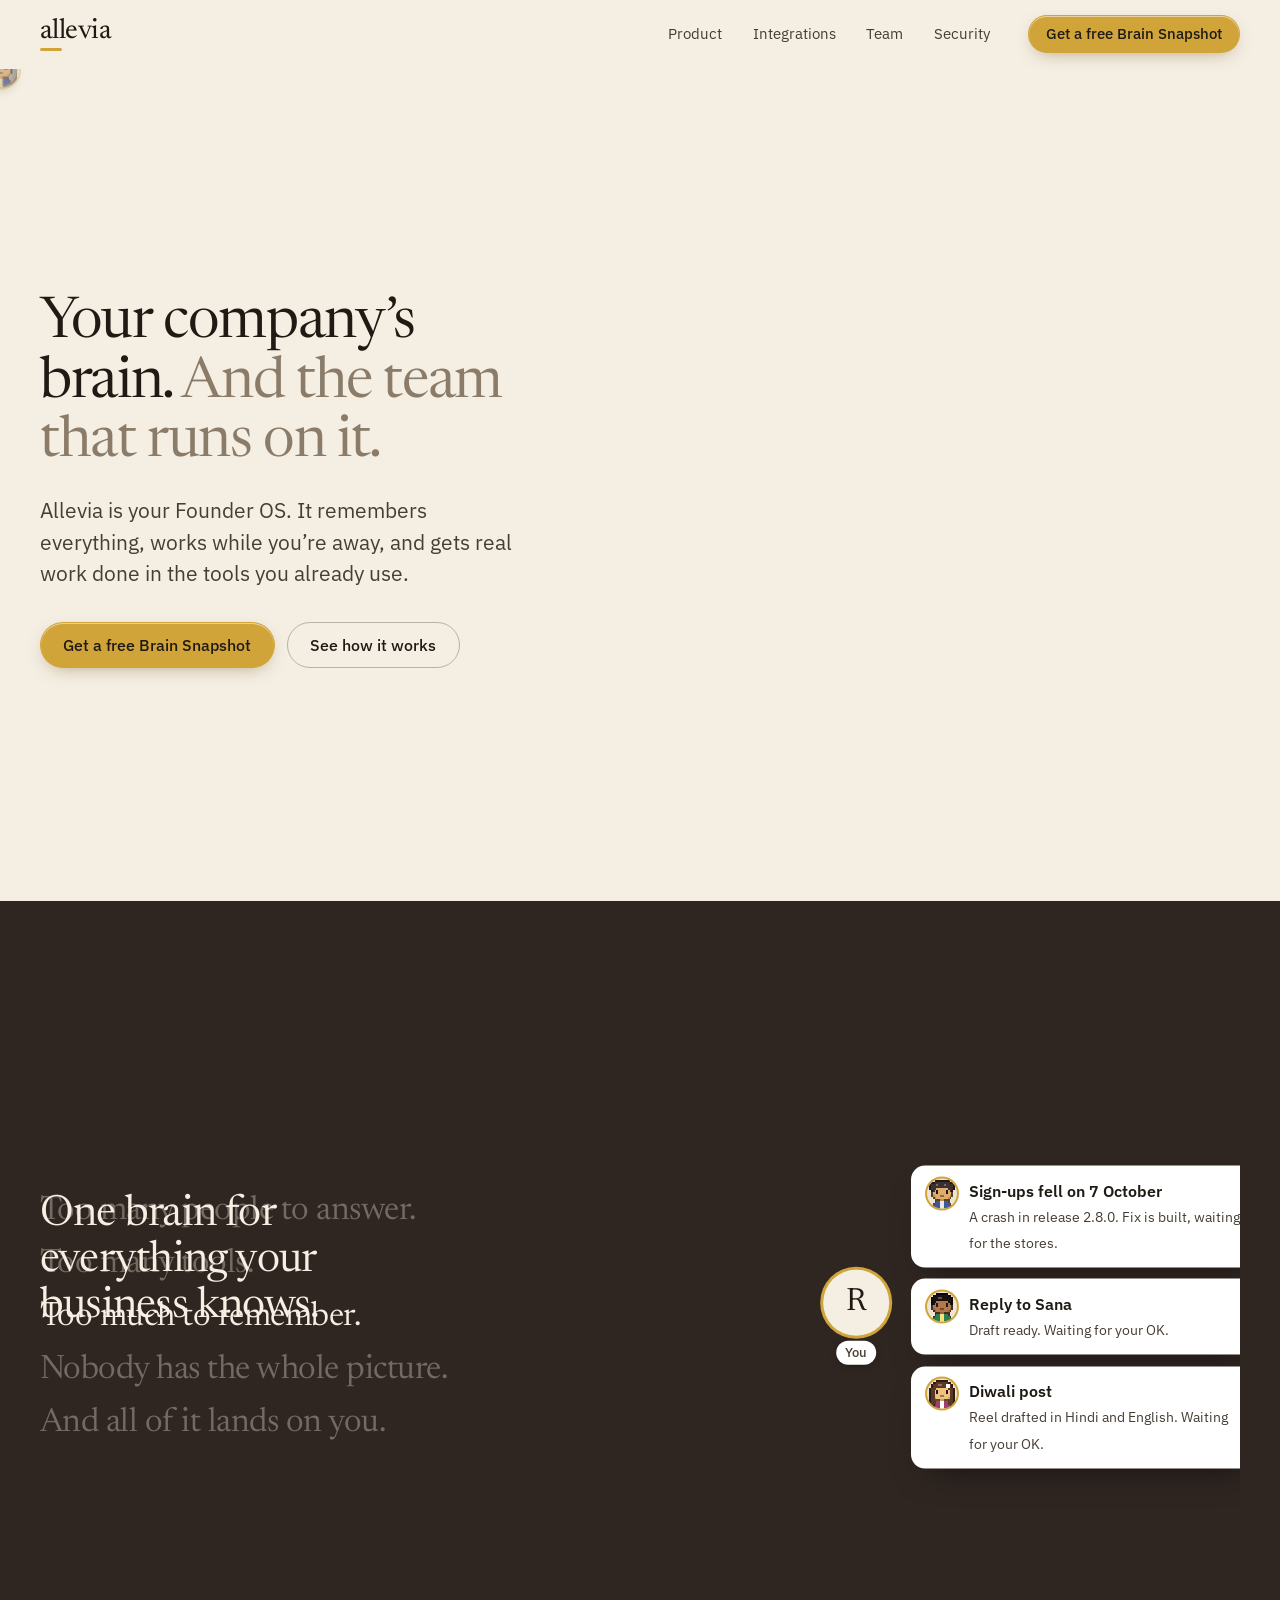
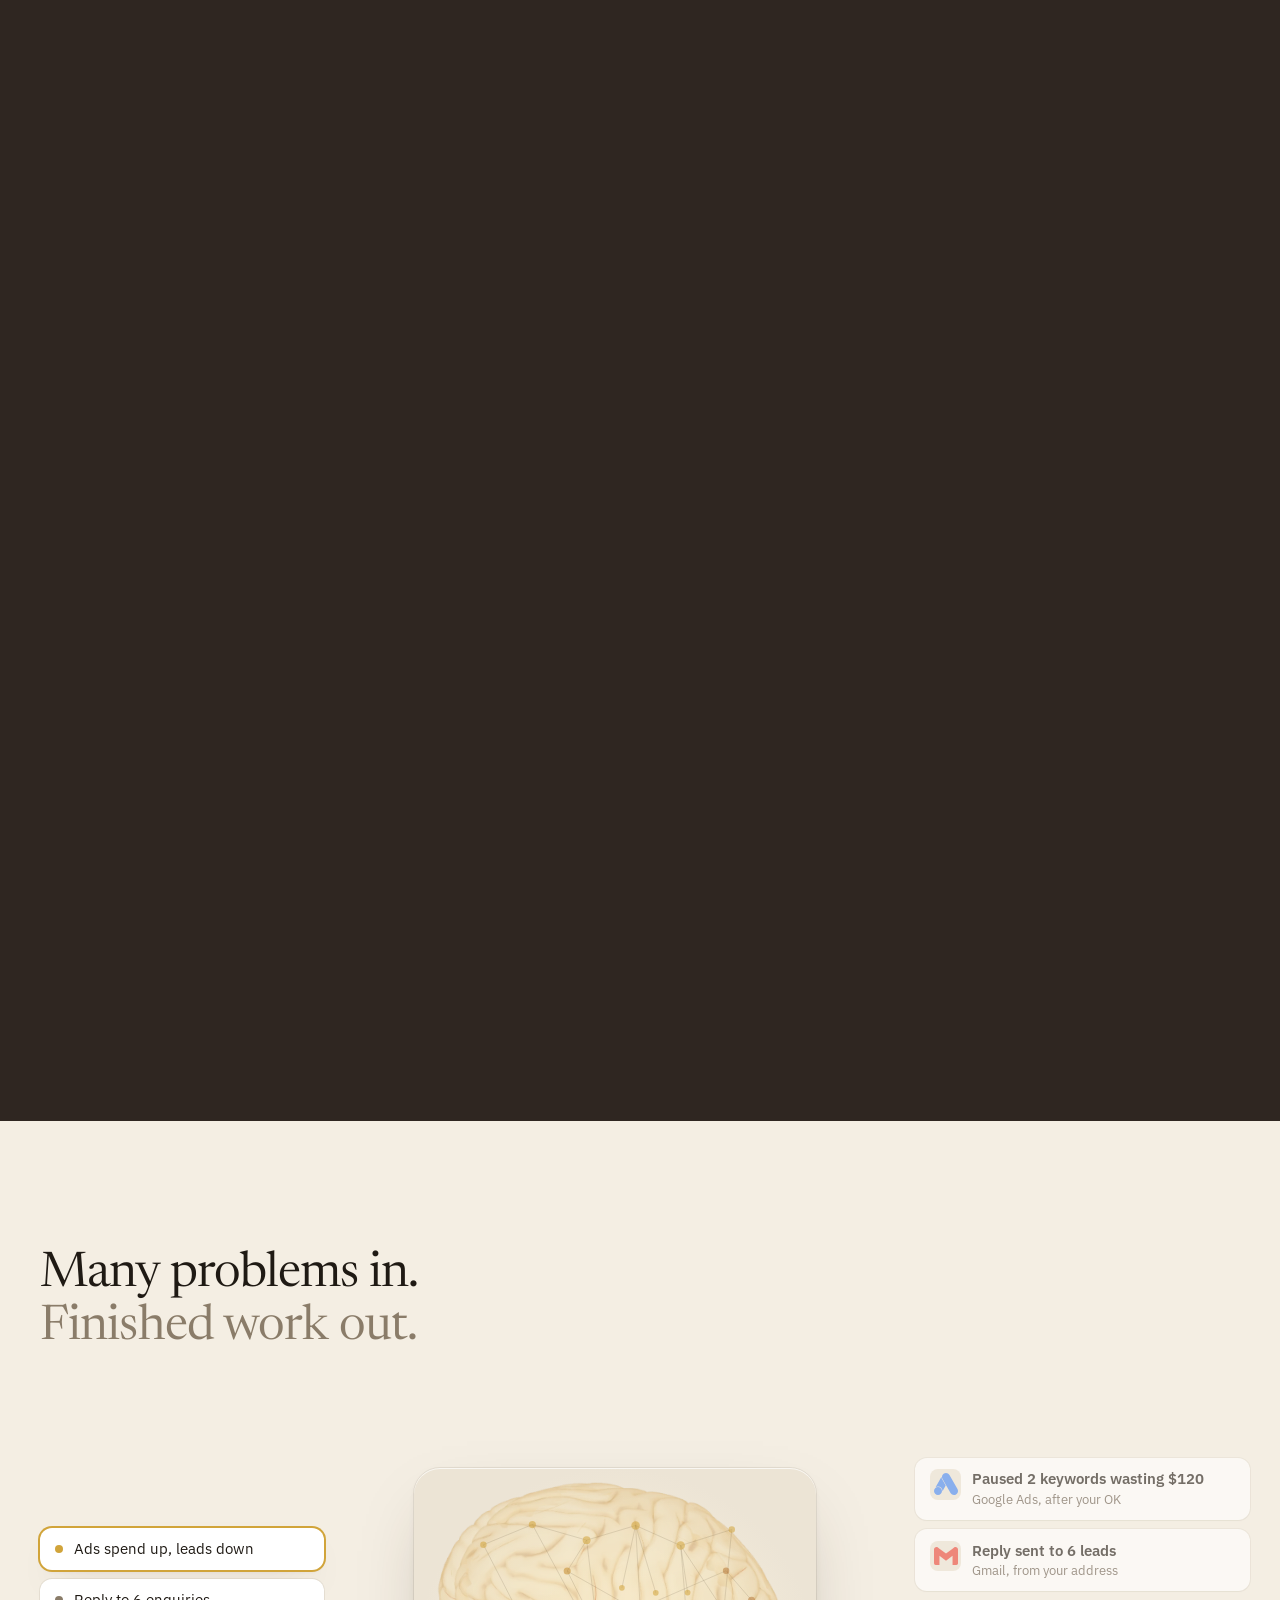
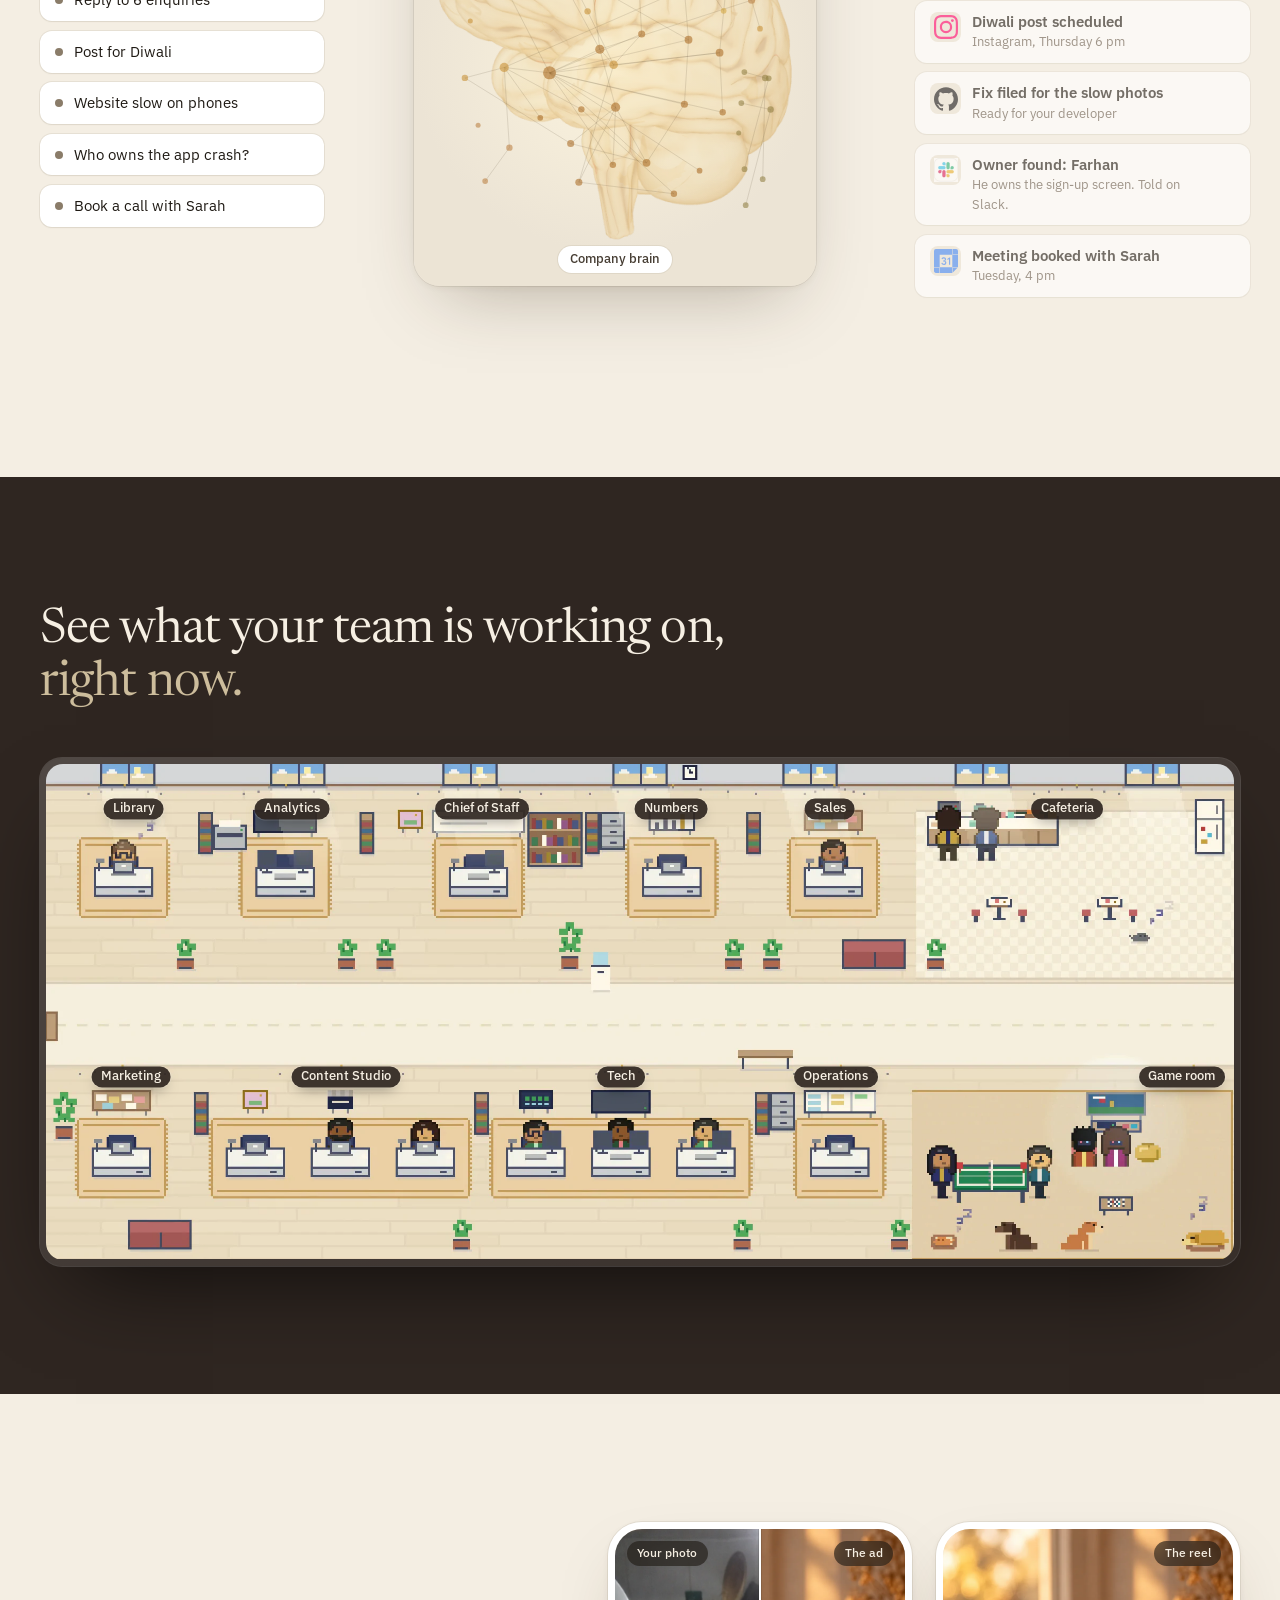
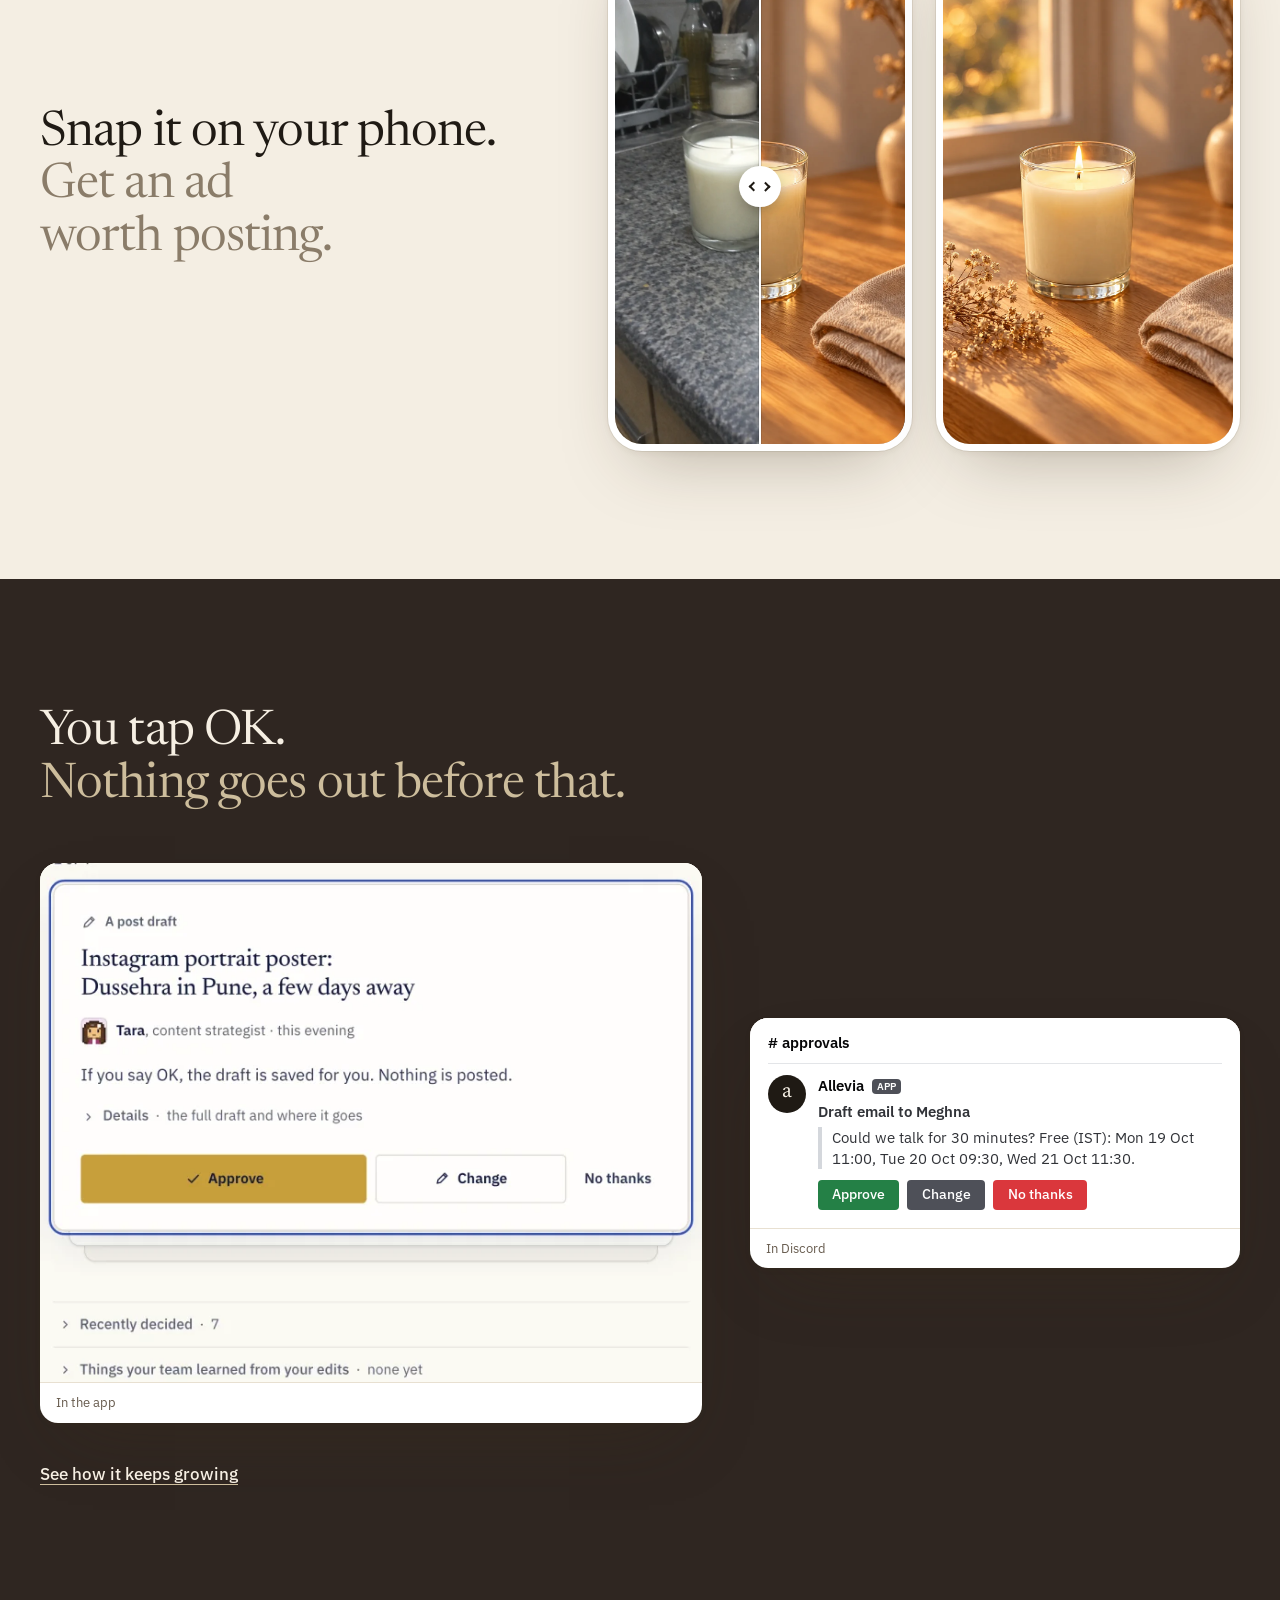
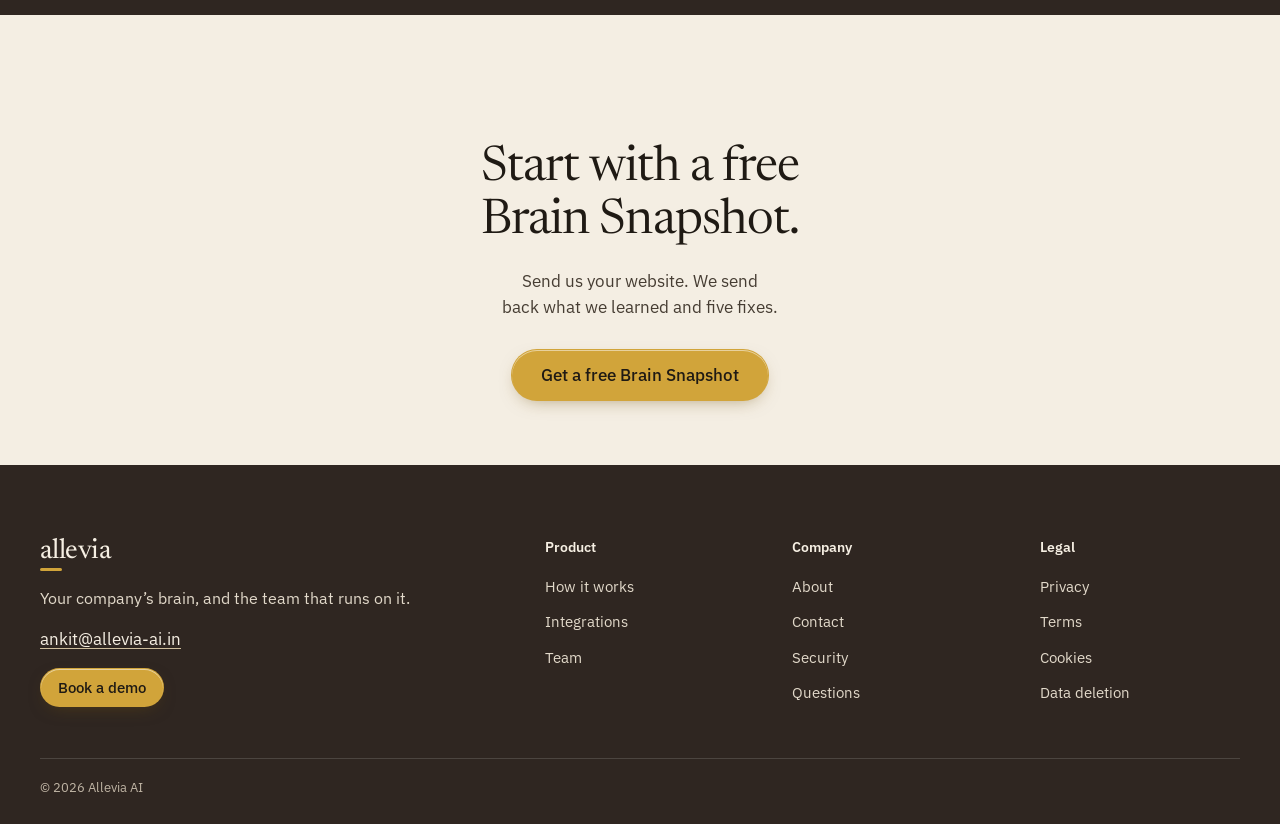
==== a/index.html @ a877786f "Allevia website: home, product, integrations, team, security, questions, contact, about and the lega" ====
<!doctype html>
<html lang="en">
<head>
  <meta charset="utf-8">
  <meta name="viewport" content="width=device-width, initial-scale=1">
  <meta name="robots" content="noindex">
  <title>Allevia: your company’s brain and the team that runs on it</title>
  <meta name="description" content="Allevia is your Founder OS. It remembers everything, works while you’re away, and gets real work done in the tools you already use.">
  <link rel="icon" href="../favicon.svg" type="image/svg+xml">
  <script type="module" crossorigin src="../assets/a-GqNLxqRu.js"></script>
  <link rel="modulepreload" crossorigin href="../assets/preload-helper-DRyZ11bN.js">
  <link rel="modulepreload" crossorigin href="../assets/home-client-_HAlEpyp.js">
  <link rel="stylesheet" crossorigin href="../assets/preload-helper-CpO5kDHT.css">
  <link rel="stylesheet" crossorigin href="../assets/home-client-DAwflq6N.css">
  <link rel="stylesheet" crossorigin href="../assets/a-D7O67yxi.css">
</head>
<body class="proto-a">
  <a class="skip" href="#main">Skip to content</a>
<header class="nav" data-nav>
  <div class="wrap nav__in">
    <a class="brand" href="../a/" aria-label="Allevia, home">allevia</a>
    <nav class="nav__links" id="site-nav" aria-label="Main"><a href="../product/">Product</a><a href="../integrations/">Integrations</a><a href="../team/">Team</a><a href="../security/">Security</a></nav>
    <a class="btn btn-gold btn-sm nav__cta" href="../contact/#snapshot">Get a free Brain Snapshot</a>
    <button class="nav__menu" type="button" aria-expanded="false" aria-controls="site-nav" aria-label="Menu" data-nav-menu><svg width="18" height="18" viewBox="0 0 18 18" fill="none" stroke="currentColor" stroke-width="1.6" stroke-linecap="round" aria-hidden="true"><path d="M3 5.5h12M3 9h12M3 12.5h12"/></svg></button>
  </div>
</header>
  <main id="main">
    <section class="hero" data-hero aria-labelledby="hero-h">
  <div class="hero__stage" data-stage aria-hidden="true">
    <div class="hero__glow" data-glow></div>
    <div class="hero__floor" data-floor></div>
    <img class="hero__still" data-still src="../assets/brain-still-900-Dd5kA89y.webp" srcset="../assets/brain-still-480-C7xgGU3P.webp 480w, ../assets/brain-still-900-Dd5kA89y.webp 900w" sizes="380px" width="900" height="900" alt="" decoding="async" fetchpriority="high">
    <canvas class="hero__canvas" data-canvas></canvas>
    <div class="hero__chips" data-chips><span class="orb-chip orb-chip--agent" data-chip data-kind="agent" data-id="chief-of-staff" data-orbit="0" data-i="0"><span class="orb-chip__face"><svg xmlns="http://www.w3.org/2000/svg" viewBox="0 0 16 16" shape-rendering="crispEdges" aria-hidden="true"><rect x="5" y="1" width="6" height="1" fill="#0e0e18"/><rect x="3" y="2" width="2" height="1" fill="#0e0e18"/><rect x="5" y="2" width="6" height="1" fill="#1B1B2F"/><rect x="11" y="2" width="2" height="1" fill="#0e0e18"/><rect x="2" y="3" width="1" height="1" fill="#0e0e18"/><rect x="3" y="3" width="3" height="1" fill="#1B1B2F"/><rect x="6" y="3" width="2" height="1" fill="#5b5b69"/><rect x="8" y="3" width="5" height="1" fill="#1B1B2F"/><rect x="13" y="3" width="1" height="1" fill="#0e0e18"/><rect x="2" y="4" width="1" height="1" fill="#0e0e18"/><rect x="3" y="4" width="10" height="1" fill="#1B1B2F"/><rect x="13" y="4" width="1" height="1" fill="#0e0e18"/><rect x="1" y="5" width="1" height="1" fill="#0e0e18"/><rect x="2" y="5" width="3" height="1" fill="#1B1B2F"/><rect x="5" y="5" width="6" height="1" fill="#C68B59"/><rect x="11" y="5" width="3" height="1" fill="#1B1B2F"/><rect x="14" y="5" width="1" height="1" fill="#0e0e18"/><rect x="1" y="6" width="1" height="1" fill="#0e0e18"/><rect x="2" y="6" width="2" height="1" fill="#1B1B2F"/><rect x="4" y="6" width="1" height="1" fill="#C68B59"/><rect x="5" y="6" width="1" height="1" fill="#1B1830"/><rect x="6" y="6" width="4" height="1" fill="#C68B59"/><rect x="10" y="6" width="1" height="1" fill="#1B1830"/><rect x="11" y="6" width="1" height="1" fill="#C68B59"/><rect x="12" y="6" width="2" height="1" fill="#1B1B2F"/><rect x="14" y="6" width="1" height="1" fill="#0e0e18"/><rect x="1" y="7" width="1" height="1" fill="#0e0e18"/><rect x="2" y="7" width="2" height="1" fill="#1B1B2F"/><rect x="4" y="7" width="1" height="1" fill="#C68B59"/><rect x="5" y="7" width="1" height="1" fill="#1B1830"/><rect x="6" y="7" width="4" height="1" fill="#C68B59"/><rect x="10" y="7" width="1" height="1" fill="#1B1830"/><rect x="11" y="7" width="1" height="1" fill="#C68B59"/><rect x="12" y="7" width="2" height="1" fill="#1B1B2F"/><rect x="14" y="7" width="1" height="1" fill="#0e0e18"/><rect x="1" y="8" width="1" height="1" fill="#0e0e18"/><rect x="2" y="8" width="2" height="1" fill="#1B1B2F"/><rect x="4" y="8" width="8" height="1" fill="#C68B59"/><rect x="12" y="8" width="2" height="1" fill="#1B1B2F"/><rect x="14" y="8" width="1" height="1" fill="#0e0e18"/><rect x="1" y="9" width="1" height="1" fill="#0e0e18"/><rect x="2" y="9" width="2" height="1" fill="#1B1B2F"/><rect x="4" y="9" width="3" height="1" fill="#C68B59"/><rect x="7" y="9" width="2" height="1" fill="#7b5637"/><rect x="9" y="9" width="3" height="1" fill="#C68B59"/><rect x="12" y="9" width="2" height="1" fill="#1B1B2F"/><rect x="14" y="9" width="1" height="1" fill="#0e0e18"/><rect x="1" y="10" width="1" height="1" fill="#0e0e18"/><rect x="2" y="10" width="2" height="1" fill="#1B1B2F"/><rect x="4" y="10" width="1" height="1" fill="#a6754b"/><rect x="5" y="10" width="6" height="1" fill="#C68B59"/><rect x="11" y="10" width="1" height="1" fill="#a6754b"/><rect x="12" y="10" width="2" height="1" fill="#1B1B2F"/><rect x="14" y="10" width="1" height="1" fill="#0e0e18"/><rect x="1" y="11" width="1" height="1" fill="#0e0e18"/><rect x="2" y="11" width="2" height="1" fill="#1B1B2F"/><rect x="4" y="11" width="3" height="1" fill="#4b3522"/><rect x="7" y="11" width="2" height="1" fill="#a6754b"/><rect x="9" y="11" width="3" height="1" fill="#4b3522"/><rect x="12" y="11" width="2" height="1" fill="#1B1B2F"/><rect x="14" y="11" width="1" height="1" fill="#0e0e18"/><rect x="1" y="12" width="1" height="1" fill="#0e0e18"/><rect x="2" y="12" width="3" height="1" fill="#1B1B2F"/><rect x="5" y="12" width="2" height="1" fill="#1F2A6B"/><rect x="7" y="12" width="2" height="1" fill="#C8A23D"/><rect x="9" y="12" width="2" height="1" fill="#1F2A6B"/><rect x="11" y="12" width="3" height="1" fill="#1B1B2F"/><rect x="14" y="12" width="1" height="1" fill="#0e0e18"/><rect x="1" y="13" width="1" height="1" fill="#0e0e18"/><rect x="2" y="13" width="3" height="1" fill="#1B1B2F"/><rect x="5" y="13" width="2" height="1" fill="#1F2A6B"/><rect x="7" y="13" width="2" height="1" fill="#C8A23D"/><rect x="9" y="13" width="2" height="1" fill="#1F2A6B"/><rect x="11" y="13" width="3" height="1" fill="#1B1B2F"/><rect x="14" y="13" width="1" height="1" fill="#0e0e18"/><rect x="2" y="14" width="2" height="1" fill="#0e0e18"/><rect x="4" y="14" width="3" height="1" fill="#1F2A6B"/><rect x="7" y="14" width="2" height="1" fill="#C8A23D"/><rect x="9" y="14" width="3" height="1" fill="#1F2A6B"/><rect x="12" y="14" width="2" height="1" fill="#0e0e18"/><rect x="2" y="15" width="1" height="1" fill="#4b3522"/><rect x="3" y="15" width="1" height="1" fill="#182153"/><rect x="4" y="15" width="3" height="1" fill="#1F2A6B"/><rect x="7" y="15" width="2" height="1" fill="#C8A23D"/><rect x="9" y="15" width="3" height="1" fill="#1F2A6B"/><rect x="12" y="15" width="1" height="1" fill="#182153"/><rect x="13" y="15" width="1" height="1" fill="#4b3522"/></svg></span><span class="orb-chip__name">Meera</span></span><span class="orb-chip orb-chip--agent" data-chip data-kind="agent" data-id="data-analyst" data-orbit="0" data-i="1"><span class="orb-chip__face"><svg xmlns="http://www.w3.org/2000/svg" viewBox="0 0 16 16" shape-rendering="crispEdges" aria-hidden="true"><rect x="4" y="1" width="8" height="1" fill="#1e1818"/><rect x="2" y="2" width="2" height="1" fill="#1e1818"/><rect x="4" y="2" width="8" height="1" fill="#3B2F2F"/><rect x="12" y="2" width="2" height="1" fill="#1e1818"/><rect x="1" y="3" width="1" height="1" fill="#1e1818"/><rect x="2" y="3" width="3" height="1" fill="#3B2F2F"/><rect x="5" y="3" width="1" height="1" fill="#726969"/><rect x="6" y="3" width="3" height="1" fill="#3B2F2F"/><rect x="9" y="3" width="1" height="1" fill="#726969"/><rect x="10" y="3" width="4" height="1" fill="#3B2F2F"/><rect x="14" y="3" width="1" height="1" fill="#1e1818"/><rect x="1" y="4" width="1" height="1" fill="#1e1818"/><rect x="2" y="4" width="12" height="1" fill="#3B2F2F"/><rect x="14" y="4" width="1" height="1" fill="#1e1818"/><rect x="1" y="5" width="1" height="1" fill="#1e1818"/><rect x="2" y="5" width="3" height="1" fill="#3B2F2F"/><rect x="5" y="5" width="6" height="1" fill="#E0AC69"/><rect x="11" y="5" width="3" height="1" fill="#3B2F2F"/><rect x="14" y="5" width="1" height="1" fill="#1e1818"/><rect x="2" y="6" width="1" height="1" fill="#1e1818"/><rect x="3" y="6" width="1" height="1" fill="#3B2F2F"/><rect x="4" y="6" width="1" height="1" fill="#E0AC69"/><rect x="5" y="6" width="1" height="1" fill="#1B1830"/><rect x="6" y="6" width="4" height="1" fill="#E0AC69"/><rect x="10" y="6" width="1" height="1" fill="#1B1830"/><rect x="11" y="6" width="1" height="1" fill="#E0AC69"/><rect x="12" y="6" width="1" height="1" fill="#3B2F2F"/><rect x="13" y="6" width="1" height="1" fill="#1e1818"/><rect x="2" y="7" width="1" height="1" fill="#554128"/><rect x="3" y="7" width="2" height="1" fill="#E0AC69"/><rect x="5" y="7" width="1" height="1" fill="#1B1830"/><rect x="6" y="7" width="4" height="1" fill="#E0AC69"/><rect x="10" y="7" width="1" height="1" fill="#1B1830"/><rect x="11" y="7" width="2" height="1" fill="#E0AC69"/><rect x="13" y="7" width="1" height="1" fill="#554128"/><rect x="2" y="8" width="1" height="1" fill="#554128"/><rect x="3" y="8" width="1" height="1" fill="#e09b6e"/><rect x="4" y="8" width="8" height="1" fill="#E0AC69"/><rect x="12" y="8" width="1" height="1" fill="#e09b6e"/><rect x="13" y="8" width="1" height="1" fill="#554128"/><rect x="2" y="9" width="1" height="1" fill="#554128"/><rect x="3" y="9" width="1" height="1" fill="#bc9058"/><rect x="4" y="9" width="3" height="1" fill="#E0AC69"/><rect x="7" y="9" width="2" height="1" fill="#8b6b41"/><rect x="9" y="9" width="3" height="1" fill="#E0AC69"/><rect x="12" y="9" width="1" height="1" fill="#bc9058"/><rect x="13" y="9" width="1" height="1" fill="#554128"/><rect x="3" y="10" width="1" height="1" fill="#554128"/><rect x="4" y="10" width="1" height="1" fill="#bc9058"/><rect x="5" y="10" width="6" height="1" fill="#E0AC69"/><rect x="11" y="10" width="1" height="1" fill="#bc9058"/><rect x="12" y="10" width="1" height="1" fill="#554128"/><rect x="4" y="11" width="3" height="1" fill="#554128"/><rect x="7" y="11" width="2" height="1" fill="#bc9058"/><rect x="9" y="11" width="3" height="1" fill="#554128"/><rect x="4" y="12" width="1" height="1" fill="#554128"/><rect x="5" y="12" width="2" height="1" fill="#3D5A98"/><rect x="7" y="12" width="2" height="1" fill="#E8E8F0"/><rect x="9" y="12" width="2" height="1" fill="#3D5A98"/><rect x="11" y="12" width="1" height="1" fill="#554128"/><rect x="3" y="13" width="1" height="1" fill="#554128"/><rect x="4" y="13" width="3" height="1" fill="#3D5A98"/><rect x="7" y="13" width="2" height="1" fill="#E8E8F0"/><rect x="9" y="13" width="3" height="1" fill="#3D5A98"/><rect x="12" y="13" width="1" height="1" fill="#554128"/><rect x="2" y="14" width="1" height="1" fill="#554128"/><rect x="3" y="14" width="4" height="1" fill="#3D5A98"/><rect x="7" y="14" width="2" height="1" fill="#E8E8F0"/><rect x="9" y="14" width="4" height="1" fill="#3D5A98"/><rect x="13" y="14" width="1" height="1" fill="#554128"/><rect x="2" y="15" width="1" height="1" fill="#554128"/><rect x="3" y="15" width="1" height="1" fill="#304677"/><rect x="4" y="15" width="3" height="1" fill="#3D5A98"/><rect x="7" y="15" width="2" height="1" fill="#E8E8F0"/><rect x="9" y="15" width="3" height="1" fill="#3D5A98"/><rect x="12" y="15" width="1" height="1" fill="#304677"/><rect x="13" y="15" width="1" height="1" fill="#554128"/></svg></span><span class="orb-chip__name">Kabir</span></span><span class="orb-chip orb-chip--agent" data-chip data-kind="agent" data-id="growth-marketer" data-orbit="1" data-i="2"><span class="orb-chip__face"><svg xmlns="http://www.w3.org/2000/svg" viewBox="0 0 16 16" shape-rendering="crispEdges" aria-hidden="true"><rect x="4" y="0" width="1" height="1" fill="#080808"/><rect x="7" y="0" width="1" height="1" fill="#080808"/><rect x="10" y="0" width="1" height="1" fill="#080808"/><rect x="3" y="1" width="1" height="1" fill="#080808"/><rect x="4" y="1" width="1" height="1" fill="#0F0F0F"/><rect x="5" y="1" width="2" height="1" fill="#080808"/><rect x="7" y="1" width="1" height="1" fill="#0F0F0F"/><rect x="8" y="1" width="2" height="1" fill="#080808"/><rect x="10" y="1" width="1" height="1" fill="#0F0F0F"/><rect x="11" y="1" width="2" height="1" fill="#080808"/><rect x="3" y="2" width="2" height="1" fill="#080808"/><rect x="5" y="2" width="6" height="1" fill="#0F0F0F"/><rect x="11" y="2" width="2" height="1" fill="#080808"/><rect x="2" y="3" width="1" height="1" fill="#080808"/><rect x="3" y="3" width="3" height="1" fill="#0F0F0F"/><rect x="6" y="3" width="2" height="1" fill="#525252"/><rect x="8" y="3" width="5" height="1" fill="#0F0F0F"/><rect x="13" y="3" width="1" height="1" fill="#080808"/><rect x="2" y="4" width="1" height="1" fill="#080808"/><rect x="3" y="4" width="10" height="1" fill="#0F0F0F"/><rect x="13" y="4" width="1" height="1" fill="#080808"/><rect x="2" y="5" width="1" height="1" fill="#080808"/><rect x="3" y="5" width="2" height="1" fill="#0F0F0F"/><rect x="5" y="5" width="6" height="1" fill="#C68B59"/><rect x="11" y="5" width="2" height="1" fill="#0F0F0F"/><rect x="13" y="5" width="1" height="1" fill="#080808"/><rect x="2" y="6" width="1" height="1" fill="#080808"/><rect x="3" y="6" width="1" height="1" fill="#0F0F0F"/><rect x="4" y="6" width="1" height="1" fill="#C68B59"/><rect x="5" y="6" width="1" height="1" fill="#1B1830"/><rect x="6" y="6" width="4" height="1" fill="#C68B59"/><rect x="10" y="6" width="1" height="1" fill="#1B1830"/><rect x="11" y="6" width="1" height="1" fill="#C68B59"/><rect x="12" y="6" width="1" height="1" fill="#0F0F0F"/><rect x="13" y="6" width="1" height="1" fill="#080808"/><rect x="2" y="7" width="1" height="1" fill="#4b3522"/><rect x="3" y="7" width="2" height="1" fill="#C68B59"/><rect x="5" y="7" width="1" height="1" fill="#1B1830"/><rect x="6" y="7" width="4" height="1" fill="#C68B59"/><rect x="10" y="7" width="1" height="1" fill="#1B1830"/><rect x="11" y="7" width="2" height="1" fill="#C68B59"/><rect x="13" y="7" width="1" height="1" fill="#4b3522"/><rect x="2" y="8" width="1" height="1" fill="#4b3522"/><rect x="3" y="8" width="1" height="1" fill="#cd8362"/><rect x="4" y="8" width="8" height="1" fill="#C68B59"/><rect x="12" y="8" width="1" height="1" fill="#cd8362"/><rect x="13" y="8" width="1" height="1" fill="#4b3522"/><rect x="2" y="9" width="1" height="1" fill="#4b3522"/><rect x="3" y="9" width="1" height="1" fill="#a6754b"/><rect x="4" y="9" width="3" height="1" fill="#C68B59"/><rect x="7" y="9" width="2" height="1" fill="#7b5637"/><rect x="9" y="9" width="3" height="1" fill="#C68B59"/><rect x="12" y="9" width="1" height="1" fill="#a6754b"/><rect x="13" y="9" width="1" height="1" fill="#4b3522"/><rect x="3" y="10" width="1" height="1" fill="#4b3522"/><rect x="4" y="10" width="1" height="1" fill="#a6754b"/><rect x="5" y="10" width="6" height="1" fill="#C68B59"/><rect x="11" y="10" width="1" height="1" fill="#a6754b"/><rect x="12" y="10" width="1" height="1" fill="#4b3522"/><rect x="4" y="11" width="3" height="1" fill="#4b3522"/><rect x="7" y="11" width="2" height="1" fill="#a6754b"/><rect x="9" y="11" width="3" height="1" fill="#4b3522"/><rect x="4" y="12" width="1" height="1" fill="#4b3522"/><rect x="5" y="12" width="2" height="1" fill="#B5542D"/><rect x="7" y="12" width="2" height="1" fill="#F2D16B"/><rect x="9" y="12" width="2" height="1" fill="#B5542D"/><rect x="11" y="12" width="1" height="1" fill="#4b3522"/><rect x="3" y="13" width="1" height="1" fill="#4b3522"/><rect x="4" y="13" width="3" height="1" fill="#B5542D"/><rect x="7" y="13" width="2" height="1" fill="#F2D16B"/><rect x="9" y="13" width="3" height="1" fill="#B5542D"/><rect x="12" y="13" width="1" height="1" fill="#4b3522"/><rect x="2" y="14" width="1" height="1" fill="#4b3522"/><rect x="3" y="14" width="4" height="1" fill="#B5542D"/><rect x="7" y="14" width="2" height="1" fill="#F2D16B"/><rect x="9" y="14" width="4" height="1" fill="#B5542D"/><rect x="13" y="14" width="1" height="1" fill="#4b3522"/><rect x="2" y="15" width="1" height="1" fill="#4b3522"/><rect x="3" y="15" width="1" height="1" fill="#8d4223"/><rect x="4" y="15" width="3" height="1" fill="#B5542D"/><rect x="7" y="15" width="2" height="1" fill="#F2D16B"/><rect x="9" y="15" width="3" height="1" fill="#B5542D"/><rect x="12" y="15" width="1" height="1" fill="#8d4223"/><rect x="13" y="15" width="1" height="1" fill="#4b3522"/></svg></span><span class="orb-chip__name">Rohan</span></span><span class="orb-chip orb-chip--agent" data-chip data-kind="agent" data-id="content-strategist" data-orbit="1" data-i="3"><span class="orb-chip__face"><svg xmlns="http://www.w3.org/2000/svg" viewBox="0 0 16 16" shape-rendering="crispEdges" aria-hidden="true"><rect x="5" y="1" width="6" height="1" fill="#2d1c13"/><rect x="3" y="2" width="2" height="1" fill="#2d1c13"/><rect x="5" y="2" width="6" height="1" fill="#5A3825"/><rect x="11" y="2" width="2" height="1" fill="#2d1c13"/><rect x="2" y="3" width="1" height="1" fill="#2d1c13"/><rect x="3" y="3" width="3" height="1" fill="#5A3825"/><rect x="6" y="3" width="2" height="1" fill="#887062"/><rect x="8" y="3" width="2" height="1" fill="#5A3825"/><rect x="10" y="3" width="2" height="1" fill="#FFFFFF"/><rect x="12" y="3" width="1" height="1" fill="#5A3825"/><rect x="13" y="3" width="1" height="1" fill="#2d1c13"/><rect x="2" y="4" width="1" height="1" fill="#2d1c13"/><rect x="3" y="4" width="7" height="1" fill="#5A3825"/><rect x="10" y="4" width="2" height="1" fill="#FFFFFF"/><rect x="12" y="4" width="1" height="1" fill="#5A3825"/><rect x="13" y="4" width="1" height="1" fill="#2d1c13"/><rect x="1" y="5" width="1" height="1" fill="#2d1c13"/><rect x="2" y="5" width="3" height="1" fill="#5A3825"/><rect x="5" y="5" width="6" height="1" fill="#F1C27D"/><rect x="11" y="5" width="3" height="1" fill="#5A3825"/><rect x="14" y="5" width="1" height="1" fill="#2d1c13"/><rect x="1" y="6" width="1" height="1" fill="#2d1c13"/><rect x="2" y="6" width="2" height="1" fill="#5A3825"/><rect x="4" y="6" width="1" height="1" fill="#F1C27D"/><rect x="5" y="6" width="1" height="1" fill="#1B1830"/><rect x="6" y="6" width="4" height="1" fill="#F1C27D"/><rect x="10" y="6" width="1" height="1" fill="#1B1830"/><rect x="11" y="6" width="1" height="1" fill="#F1C27D"/><rect x="12" y="6" width="2" height="1" fill="#5A3825"/><rect x="14" y="6" width="1" height="1" fill="#2d1c13"/><rect x="1" y="7" width="1" height="1" fill="#2d1c13"/><rect x="2" y="7" width="2" height="1" fill="#5A3825"/><rect x="4" y="7" width="1" height="1" fill="#F1C27D"/><rect x="5" y="7" width="1" height="1" fill="#1B1830"/><rect x="6" y="7" width="4" height="1" fill="#F1C27D"/><rect x="10" y="7" width="1" height="1" fill="#1B1830"/><rect x="11" y="7" width="1" height="1" fill="#F1C27D"/><rect x="12" y="7" width="2" height="1" fill="#5A3825"/><rect x="14" y="7" width="1" height="1" fill="#2d1c13"/><rect x="1" y="8" width="1" height="1" fill="#2d1c13"/><rect x="2" y="8" width="2" height="1" fill="#5A3825"/><rect x="4" y="8" width="8" height="1" fill="#F1C27D"/><rect x="12" y="8" width="2" height="1" fill="#5A3825"/><rect x="14" y="8" width="1" height="1" fill="#2d1c13"/><rect x="1" y="9" width="1" height="1" fill="#2d1c13"/><rect x="2" y="9" width="2" height="1" fill="#5A3825"/><rect x="4" y="9" width="3" height="1" fill="#F1C27D"/><rect x="7" y="9" width="2" height="1" fill="#95784e"/><rect x="9" y="9" width="3" height="1" fill="#F1C27D"/><rect x="12" y="9" width="2" height="1" fill="#5A3825"/><rect x="14" y="9" width="1" height="1" fill="#2d1c13"/><rect x="1" y="10" width="1" height="1" fill="#2d1c13"/><rect x="2" y="10" width="2" height="1" fill="#5A3825"/><rect x="4" y="10" width="1" height="1" fill="#caa369"/><rect x="5" y="10" width="6" height="1" fill="#F1C27D"/><rect x="11" y="10" width="1" height="1" fill="#caa369"/><rect x="12" y="10" width="2" height="1" fill="#5A3825"/><rect x="14" y="10" width="1" height="1" fill="#2d1c13"/><rect x="1" y="11" width="1" height="1" fill="#2d1c13"/><rect x="2" y="11" width="2" height="1" fill="#5A3825"/><rect x="4" y="11" width="3" height="1" fill="#5c4a30"/><rect x="7" y="11" width="2" height="1" fill="#caa369"/><rect x="9" y="11" width="3" height="1" fill="#5c4a30"/><rect x="12" y="11" width="2" height="1" fill="#5A3825"/><rect x="14" y="11" width="1" height="1" fill="#2d1c13"/><rect x="1" y="12" width="1" height="1" fill="#2d1c13"/><rect x="2" y="12" width="3" height="1" fill="#5A3825"/><rect x="5" y="12" width="2" height="1" fill="#A23B72"/><rect x="7" y="12" width="2" height="1" fill="#FFFFFF"/><rect x="9" y="12" width="2" height="1" fill="#A23B72"/><rect x="11" y="12" width="3" height="1" fill="#5A3825"/><rect x="14" y="12" width="1" height="1" fill="#2d1c13"/><rect x="1" y="13" width="1" height="1" fill="#2d1c13"/><rect x="2" y="13" width="3" height="1" fill="#5A3825"/><rect x="5" y="13" width="2" height="1" fill="#A23B72"/><rect x="7" y="13" width="2" height="1" fill="#FFFFFF"/><rect x="9" y="13" width="2" height="1" fill="#A23B72"/><rect x="11" y="13" width="3" height="1" fill="#5A3825"/><rect x="14" y="13" width="1" height="1" fill="#2d1c13"/><rect x="2" y="14" width="2" height="1" fill="#2d1c13"/><rect x="4" y="14" width="3" height="1" fill="#A23B72"/><rect x="7" y="14" width="2" height="1" fill="#FFFFFF"/><rect x="9" y="14" width="3" height="1" fill="#A23B72"/><rect x="12" y="14" width="2" height="1" fill="#2d1c13"/><rect x="2" y="15" width="1" height="1" fill="#5c4a30"/><rect x="3" y="15" width="1" height="1" fill="#7e2e59"/><rect x="4" y="15" width="3" height="1" fill="#A23B72"/><rect x="7" y="15" width="2" height="1" fill="#FFFFFF"/><rect x="9" y="15" width="3" height="1" fill="#A23B72"/><rect x="12" y="15" width="1" height="1" fill="#7e2e59"/><rect x="13" y="15" width="1" height="1" fill="#5c4a30"/></svg></span><span class="orb-chip__name">Tara</span></span><span class="orb-chip orb-chip--agent" data-chip data-kind="agent" data-id="sales-lead" data-orbit="2" data-i="4"><span class="orb-chip__face"><svg xmlns="http://www.w3.org/2000/svg" viewBox="0 0 16 16" shape-rendering="crispEdges" aria-hidden="true"><rect x="5" y="1" width="6" height="1" fill="#0d0908"/><rect x="3" y="2" width="2" height="1" fill="#0d0908"/><rect x="5" y="2" width="6" height="1" fill="#1A1210"/><rect x="11" y="2" width="2" height="1" fill="#0d0908"/><rect x="2" y="3" width="1" height="1" fill="#0d0908"/><rect x="3" y="3" width="3" height="1" fill="#1A1210"/><rect x="6" y="3" width="2" height="1" fill="#5a5453"/><rect x="8" y="3" width="5" height="1" fill="#1A1210"/><rect x="13" y="3" width="1" height="1" fill="#0d0908"/><rect x="2" y="4" width="1" height="1" fill="#0d0908"/><rect x="3" y="4" width="10" height="1" fill="#1A1210"/><rect x="13" y="4" width="1" height="1" fill="#0d0908"/><rect x="2" y="5" width="1" height="1" fill="#0d0908"/><rect x="3" y="5" width="2" height="1" fill="#1A1210"/><rect x="5" y="5" width="6" height="1" fill="#B5764A"/><rect x="11" y="5" width="2" height="1" fill="#1A1210"/><rect x="13" y="5" width="1" height="1" fill="#0d0908"/><rect x="2" y="6" width="1" height="1" fill="#0d0908"/><rect x="3" y="6" width="1" height="1" fill="#1A1210"/><rect x="4" y="6" width="1" height="1" fill="#B5764A"/><rect x="5" y="6" width="1" height="1" fill="#1B1830"/><rect x="6" y="6" width="4" height="1" fill="#B5764A"/><rect x="10" y="6" width="1" height="1" fill="#1B1830"/><rect x="11" y="6" width="1" height="1" fill="#B5764A"/><rect x="12" y="6" width="1" height="1" fill="#1A1210"/><rect x="13" y="6" width="1" height="1" fill="#0d0908"/><rect x="2" y="7" width="1" height="1" fill="#452d1c"/><rect x="3" y="7" width="2" height="1" fill="#B5764A"/><rect x="5" y="7" width="1" height="1" fill="#1B1830"/><rect x="6" y="7" width="4" height="1" fill="#B5764A"/><rect x="10" y="7" width="1" height="1" fill="#1B1830"/><rect x="11" y="7" width="2" height="1" fill="#B5764A"/><rect x="13" y="7" width="1" height="1" fill="#452d1c"/><rect x="2" y="8" width="1" height="1" fill="#452d1c"/><rect x="3" y="8" width="1" height="1" fill="#c17457"/><rect x="4" y="8" width="8" height="1" fill="#B5764A"/><rect x="12" y="8" width="1" height="1" fill="#c17457"/><rect x="13" y="8" width="1" height="1" fill="#452d1c"/><rect x="2" y="9" width="1" height="1" fill="#452d1c"/><rect x="3" y="9" width="1" height="1" fill="#98633e"/><rect x="4" y="9" width="3" height="1" fill="#B5764A"/><rect x="7" y="9" width="2" height="1" fill="#70492e"/><rect x="9" y="9" width="3" height="1" fill="#B5764A"/><rect x="12" y="9" width="1" height="1" fill="#98633e"/><rect x="13" y="9" width="1" height="1" fill="#452d1c"/><rect x="3" y="10" width="1" height="1" fill="#452d1c"/><rect x="4" y="10" width="1" height="1" fill="#98633e"/><rect x="5" y="10" width="6" height="1" fill="#B5764A"/><rect x="11" y="10" width="1" height="1" fill="#98633e"/><rect x="12" y="10" width="1" height="1" fill="#452d1c"/><rect x="4" y="11" width="3" height="1" fill="#452d1c"/><rect x="7" y="11" width="2" height="1" fill="#98633e"/><rect x="9" y="11" width="3" height="1" fill="#452d1c"/><rect x="4" y="12" width="1" height="1" fill="#452d1c"/><rect x="5" y="12" width="2" height="1" fill="#2F7D4F"/><rect x="7" y="12" width="2" height="1" fill="#F6E27F"/><rect x="9" y="12" width="2" height="1" fill="#2F7D4F"/><rect x="11" y="12" width="1" height="1" fill="#452d1c"/><rect x="3" y="13" width="1" height="1" fill="#452d1c"/><rect x="4" y="13" width="3" height="1" fill="#2F7D4F"/><rect x="7" y="13" width="2" height="1" fill="#F6E27F"/><rect x="9" y="13" width="3" height="1" fill="#2F7D4F"/><rect x="12" y="13" width="1" height="1" fill="#452d1c"/><rect x="2" y="14" width="1" height="1" fill="#452d1c"/><rect x="3" y="14" width="4" height="1" fill="#2F7D4F"/><rect x="7" y="14" width="2" height="1" fill="#F6E27F"/><rect x="9" y="14" width="4" height="1" fill="#2F7D4F"/><rect x="13" y="14" width="1" height="1" fill="#452d1c"/><rect x="2" y="15" width="1" height="1" fill="#452d1c"/><rect x="3" y="15" width="1" height="1" fill="#25623e"/><rect x="4" y="15" width="3" height="1" fill="#2F7D4F"/><rect x="7" y="15" width="2" height="1" fill="#F6E27F"/><rect x="9" y="15" width="3" height="1" fill="#2F7D4F"/><rect x="12" y="15" width="1" height="1" fill="#25623e"/><rect x="13" y="15" width="1" height="1" fill="#452d1c"/></svg></span><span class="orb-chip__name">Neel</span></span><span class="orb-chip orb-chip--agent" data-chip data-kind="agent" data-id="tech-lead" data-orbit="2" data-i="5"><span class="orb-chip__face"><svg xmlns="http://www.w3.org/2000/svg" viewBox="0 0 16 16" shape-rendering="crispEdges" aria-hidden="true"><rect x="5" y="1" width="6" height="1" fill="#0e0e0e"/><rect x="3" y="2" width="2" height="1" fill="#0e0e0e"/><rect x="5" y="2" width="6" height="1" fill="#1C1C1C"/><rect x="11" y="2" width="2" height="1" fill="#0e0e0e"/><rect x="2" y="3" width="1" height="1" fill="#0e0e0e"/><rect x="3" y="3" width="6" height="1" fill="#1C1C1C"/><rect x="9" y="3" width="2" height="1" fill="#5c5c5c"/><rect x="11" y="3" width="2" height="1" fill="#1C1C1C"/><rect x="13" y="3" width="1" height="1" fill="#0e0e0e"/><rect x="2" y="4" width="1" height="1" fill="#0e0e0e"/><rect x="3" y="4" width="7" height="1" fill="#1C1C1C"/><rect x="10" y="4" width="2" height="1" fill="#C68B59"/><rect x="12" y="4" width="1" height="1" fill="#1C1C1C"/><rect x="13" y="4" width="1" height="1" fill="#0e0e0e"/><rect x="2" y="5" width="1" height="1" fill="#0e0e0e"/><rect x="3" y="5" width="2" height="1" fill="#1C1C1C"/><rect x="5" y="5" width="7" height="1" fill="#C68B59"/><rect x="12" y="5" width="1" height="1" fill="#1C1C1C"/><rect x="13" y="5" width="1" height="1" fill="#0e0e0e"/><rect x="2" y="6" width="1" height="1" fill="#0e0e0e"/><rect x="3" y="6" width="1" height="1" fill="#1C1C1C"/><rect x="4" y="6" width="1" height="1" fill="#22223A"/><rect x="5" y="6" width="1" height="1" fill="#1B1830"/><rect x="6" y="6" width="4" height="1" fill="#22223A"/><rect x="10" y="6" width="1" height="1" fill="#1B1830"/><rect x="11" y="6" width="1" height="1" fill="#22223A"/><rect x="12" y="6" width="1" height="1" fill="#1C1C1C"/><rect x="13" y="6" width="1" height="1" fill="#0e0e0e"/><rect x="2" y="7" width="1" height="1" fill="#4b3522"/><rect x="3" y="7" width="1" height="1" fill="#C68B59"/><rect x="4" y="7" width="1" height="1" fill="#22223A"/><rect x="5" y="7" width="1" height="1" fill="#1B1830"/><rect x="6" y="7" width="1" height="1" fill="#22223A"/><rect x="7" y="7" width="2" height="1" fill="#C68B59"/><rect x="9" y="7" width="1" height="1" fill="#22223A"/><rect x="10" y="7" width="1" height="1" fill="#1B1830"/><rect x="11" y="7" width="1" height="1" fill="#22223A"/><rect x="12" y="7" width="1" height="1" fill="#C68B59"/><rect x="13" y="7" width="1" height="1" fill="#4b3522"/><rect x="2" y="8" width="1" height="1" fill="#4b3522"/><rect x="3" y="8" width="1" height="1" fill="#cd8362"/><rect x="4" y="8" width="3" height="1" fill="#22223A"/><rect x="7" y="8" width="2" height="1" fill="#C68B59"/><rect x="9" y="8" width="3" height="1" fill="#22223A"/><rect x="12" y="8" width="1" height="1" fill="#cd8362"/><rect x="13" y="8" width="1" height="1" fill="#4b3522"/><rect x="2" y="9" width="1" height="1" fill="#4b3522"/><rect x="3" y="9" width="1" height="1" fill="#a6754b"/><rect x="4" y="9" width="3" height="1" fill="#C68B59"/><rect x="7" y="9" width="2" height="1" fill="#7b5637"/><rect x="9" y="9" width="3" height="1" fill="#C68B59"/><rect x="12" y="9" width="1" height="1" fill="#a6754b"/><rect x="13" y="9" width="1" height="1" fill="#4b3522"/><rect x="3" y="10" width="1" height="1" fill="#4b3522"/><rect x="4" y="10" width="1" height="1" fill="#a6754b"/><rect x="5" y="10" width="6" height="1" fill="#C68B59"/><rect x="11" y="10" width="1" height="1" fill="#a6754b"/><rect x="12" y="10" width="1" height="1" fill="#4b3522"/><rect x="4" y="11" width="3" height="1" fill="#4b3522"/><rect x="7" y="11" width="2" height="1" fill="#a6754b"/><rect x="9" y="11" width="3" height="1" fill="#4b3522"/><rect x="4" y="12" width="1" height="1" fill="#4b3522"/><rect x="5" y="12" width="2" height="1" fill="#2D6A4F"/><rect x="7" y="12" width="2" height="1" fill="#B7E4C7"/><rect x="9" y="12" width="2" height="1" fill="#2D6A4F"/><rect x="11" y="12" width="1" height="1" fill="#4b3522"/><rect x="3" y="13" width="1" height="1" fill="#4b3522"/><rect x="4" y="13" width="3" height="1" fill="#2D6A4F"/><rect x="7" y="13" width="2" height="1" fill="#B7E4C7"/><rect x="9" y="13" width="3" height="1" fill="#2D6A4F"/><rect x="12" y="13" width="1" height="1" fill="#4b3522"/><rect x="2" y="14" width="1" height="1" fill="#4b3522"/><rect x="3" y="14" width="4" height="1" fill="#2D6A4F"/><rect x="7" y="14" width="2" height="1" fill="#B7E4C7"/><rect x="9" y="14" width="4" height="1" fill="#2D6A4F"/><rect x="13" y="14" width="1" height="1" fill="#4b3522"/><rect x="2" y="15" width="1" height="1" fill="#4b3522"/><rect x="3" y="15" width="1" height="1" fill="#23533e"/><rect x="4" y="15" width="3" height="1" fill="#2D6A4F"/><rect x="7" y="15" width="2" height="1" fill="#B7E4C7"/><rect x="9" y="15" width="3" height="1" fill="#2D6A4F"/><rect x="12" y="15" width="1" height="1" fill="#23533e"/><rect x="13" y="15" width="1" height="1" fill="#4b3522"/></svg></span><span class="orb-chip__name">Arjun</span></span><span class="orb-chip orb-chip--agent" data-chip data-kind="agent" data-id="oncall-engineer" data-orbit="3" data-i="6"><span class="orb-chip__face"><svg xmlns="http://www.w3.org/2000/svg" viewBox="0 0 16 16" shape-rendering="crispEdges" aria-hidden="true"><rect x="5" y="1" width="6" height="1" fill="#090706"/><rect x="3" y="2" width="2" height="1" fill="#090706"/><rect x="5" y="2" width="6" height="1" fill="#120E0B"/><rect x="11" y="2" width="2" height="1" fill="#090706"/><rect x="2" y="3" width="1" height="1" fill="#090706"/><rect x="3" y="3" width="3" height="1" fill="#120E0B"/><rect x="6" y="3" width="2" height="1" fill="#54514f"/><rect x="8" y="3" width="5" height="1" fill="#120E0B"/><rect x="13" y="3" width="1" height="1" fill="#090706"/><rect x="2" y="4" width="1" height="1" fill="#090706"/><rect x="3" y="4" width="10" height="1" fill="#120E0B"/><rect x="13" y="4" width="1" height="1" fill="#090706"/><rect x="2" y="5" width="1" height="1" fill="#090706"/><rect x="3" y="5" width="2" height="1" fill="#120E0B"/><rect x="5" y="5" width="6" height="1" fill="#8D5524"/><rect x="11" y="5" width="2" height="1" fill="#120E0B"/><rect x="13" y="5" width="1" height="1" fill="#090706"/><rect x="2" y="6" width="1" height="1" fill="#090706"/><rect x="3" y="6" width="1" height="1" fill="#120E0B"/><rect x="4" y="6" width="1" height="1" fill="#8D5524"/><rect x="5" y="6" width="1" height="1" fill="#1B1830"/><rect x="6" y="6" width="4" height="1" fill="#8D5524"/><rect x="10" y="6" width="1" height="1" fill="#1B1830"/><rect x="11" y="6" width="1" height="1" fill="#8D5524"/><rect x="12" y="6" width="1" height="1" fill="#120E0B"/><rect x="13" y="6" width="1" height="1" fill="#090706"/><rect x="2" y="7" width="1" height="1" fill="#36200e"/><rect x="3" y="7" width="2" height="1" fill="#8D5524"/><rect x="5" y="7" width="1" height="1" fill="#1B1830"/><rect x="6" y="7" width="4" height="1" fill="#8D5524"/><rect x="10" y="7" width="1" height="1" fill="#1B1830"/><rect x="11" y="7" width="2" height="1" fill="#8D5524"/><rect x="13" y="7" width="1" height="1" fill="#36200e"/><rect x="2" y="8" width="1" height="1" fill="#36200e"/><rect x="3" y="8" width="1" height="1" fill="#a45d3c"/><rect x="4" y="8" width="8" height="1" fill="#8D5524"/><rect x="12" y="8" width="1" height="1" fill="#a45d3c"/><rect x="13" y="8" width="1" height="1" fill="#36200e"/><rect x="2" y="9" width="1" height="1" fill="#36200e"/><rect x="3" y="9" width="1" height="1" fill="#76471e"/><rect x="4" y="9" width="3" height="1" fill="#8D5524"/><rect x="7" y="9" width="2" height="1" fill="#573516"/><rect x="9" y="9" width="3" height="1" fill="#8D5524"/><rect x="12" y="9" width="1" height="1" fill="#76471e"/><rect x="13" y="9" width="1" height="1" fill="#36200e"/><rect x="3" y="10" width="1" height="1" fill="#36200e"/><rect x="4" y="10" width="1" height="1" fill="#76471e"/><rect x="5" y="10" width="6" height="1" fill="#8D5524"/><rect x="11" y="10" width="1" height="1" fill="#76471e"/><rect x="12" y="10" width="1" height="1" fill="#36200e"/><rect x="4" y="11" width="3" height="1" fill="#36200e"/><rect x="7" y="11" width="2" height="1" fill="#76471e"/><rect x="9" y="11" width="3" height="1" fill="#36200e"/><rect x="4" y="12" width="1" height="1" fill="#36200e"/><rect x="5" y="12" width="2" height="1" fill="#1B4332"/><rect x="7" y="12" width="2" height="1" fill="#F28482"/><rect x="9" y="12" width="2" height="1" fill="#1B4332"/><rect x="11" y="12" width="1" height="1" fill="#36200e"/><rect x="3" y="13" width="1" height="1" fill="#36200e"/><rect x="4" y="13" width="3" height="1" fill="#1B4332"/><rect x="7" y="13" width="2" height="1" fill="#F28482"/><rect x="9" y="13" width="3" height="1" fill="#1B4332"/><rect x="12" y="13" width="1" height="1" fill="#36200e"/><rect x="2" y="14" width="1" height="1" fill="#36200e"/><rect x="3" y="14" width="4" height="1" fill="#1B4332"/><rect x="7" y="14" width="2" height="1" fill="#F28482"/><rect x="9" y="14" width="4" height="1" fill="#1B4332"/><rect x="13" y="14" width="1" height="1" fill="#36200e"/><rect x="2" y="15" width="1" height="1" fill="#36200e"/><rect x="3" y="15" width="1" height="1" fill="#153427"/><rect x="4" y="15" width="3" height="1" fill="#1B4332"/><rect x="7" y="15" width="2" height="1" fill="#F28482"/><rect x="9" y="15" width="3" height="1" fill="#1B4332"/><rect x="12" y="15" width="1" height="1" fill="#153427"/><rect x="13" y="15" width="1" height="1" fill="#36200e"/></svg></span><span class="orb-chip__name">Zoya</span></span><span class="orb-chip orb-chip--agent" data-chip data-kind="agent" data-id="coe-lead" data-orbit="3" data-i="7"><span class="orb-chip__face"><svg xmlns="http://www.w3.org/2000/svg" viewBox="0 0 16 16" shape-rendering="crispEdges" aria-hidden="true"><rect x="6" y="0" width="4" height="1" fill="#160e0c"/><rect x="5" y="1" width="1" height="1" fill="#160e0c"/><rect x="6" y="1" width="1" height="1" fill="#2B1B17"/><rect x="7" y="1" width="1" height="1" fill="#665b58"/><rect x="8" y="1" width="2" height="1" fill="#2B1B17"/><rect x="10" y="1" width="1" height="1" fill="#160e0c"/><rect x="3" y="2" width="2" height="1" fill="#160e0c"/><rect x="5" y="2" width="6" height="1" fill="#2B1B17"/><rect x="11" y="2" width="2" height="1" fill="#160e0c"/><rect x="2" y="3" width="1" height="1" fill="#160e0c"/><rect x="3" y="3" width="3" height="1" fill="#2B1B17"/><rect x="6" y="3" width="2" height="1" fill="#665b58"/><rect x="8" y="3" width="5" height="1" fill="#2B1B17"/><rect x="13" y="3" width="1" height="1" fill="#160e0c"/><rect x="2" y="4" width="1" height="1" fill="#160e0c"/><rect x="3" y="4" width="10" height="1" fill="#2B1B17"/><rect x="13" y="4" width="1" height="1" fill="#160e0c"/><rect x="2" y="5" width="1" height="1" fill="#160e0c"/><rect x="3" y="5" width="2" height="1" fill="#2B1B17"/><rect x="5" y="5" width="6" height="1" fill="#8D5524"/><rect x="11" y="5" width="2" height="1" fill="#2B1B17"/><rect x="13" y="5" width="1" height="1" fill="#160e0c"/><rect x="2" y="6" width="1" height="1" fill="#160e0c"/><rect x="3" y="6" width="1" height="1" fill="#2B1B17"/><rect x="4" y="6" width="1" height="1" fill="#8D5524"/><rect x="5" y="6" width="1" height="1" fill="#1B1830"/><rect x="6" y="6" width="4" height="1" fill="#8D5524"/><rect x="10" y="6" width="1" height="1" fill="#1B1830"/><rect x="11" y="6" width="1" height="1" fill="#8D5524"/><rect x="12" y="6" width="1" height="1" fill="#2B1B17"/><rect x="13" y="6" width="1" height="1" fill="#160e0c"/><rect x="2" y="7" width="1" height="1" fill="#36200e"/><rect x="3" y="7" width="2" height="1" fill="#8D5524"/><rect x="5" y="7" width="1" height="1" fill="#1B1830"/><rect x="6" y="7" width="4" height="1" fill="#8D5524"/><rect x="10" y="7" width="1" height="1" fill="#1B1830"/><rect x="11" y="7" width="2" height="1" fill="#8D5524"/><rect x="13" y="7" width="1" height="1" fill="#36200e"/><rect x="2" y="8" width="1" height="1" fill="#36200e"/><rect x="3" y="8" width="1" height="1" fill="#a45d3c"/><rect x="4" y="8" width="8" height="1" fill="#8D5524"/><rect x="12" y="8" width="1" height="1" fill="#a45d3c"/><rect x="13" y="8" width="1" height="1" fill="#36200e"/><rect x="2" y="9" width="1" height="1" fill="#36200e"/><rect x="3" y="9" width="1" height="1" fill="#76471e"/><rect x="4" y="9" width="3" height="1" fill="#8D5524"/><rect x="7" y="9" width="2" height="1" fill="#573516"/><rect x="9" y="9" width="3" height="1" fill="#8D5524"/><rect x="12" y="9" width="1" height="1" fill="#76471e"/><rect x="13" y="9" width="1" height="1" fill="#36200e"/><rect x="3" y="10" width="1" height="1" fill="#36200e"/><rect x="4" y="10" width="1" height="1" fill="#76471e"/><rect x="5" y="10" width="6" height="1" fill="#8D5524"/><rect x="11" y="10" width="1" height="1" fill="#76471e"/><rect x="12" y="10" width="1" height="1" fill="#36200e"/><rect x="4" y="11" width="3" height="1" fill="#36200e"/><rect x="7" y="11" width="2" height="1" fill="#76471e"/><rect x="9" y="11" width="3" height="1" fill="#36200e"/><rect x="4" y="12" width="1" height="1" fill="#36200e"/><rect x="5" y="12" width="2" height="1" fill="#C8A23D"/><rect x="7" y="12" width="2" height="1" fill="#1F2A6B"/><rect x="9" y="12" width="2" height="1" fill="#C8A23D"/><rect x="11" y="12" width="1" height="1" fill="#36200e"/><rect x="3" y="13" width="1" height="1" fill="#36200e"/><rect x="4" y="13" width="3" height="1" fill="#C8A23D"/><rect x="7" y="13" width="2" height="1" fill="#1F2A6B"/><rect x="9" y="13" width="3" height="1" fill="#C8A23D"/><rect x="12" y="13" width="1" height="1" fill="#36200e"/><rect x="2" y="14" width="1" height="1" fill="#36200e"/><rect x="3" y="14" width="4" height="1" fill="#C8A23D"/><rect x="7" y="14" width="2" height="1" fill="#1F2A6B"/><rect x="9" y="14" width="4" height="1" fill="#C8A23D"/><rect x="13" y="14" width="1" height="1" fill="#36200e"/><rect x="2" y="15" width="1" height="1" fill="#36200e"/><rect x="3" y="15" width="1" height="1" fill="#9c7e30"/><rect x="4" y="15" width="3" height="1" fill="#C8A23D"/><rect x="7" y="15" width="2" height="1" fill="#1F2A6B"/><rect x="9" y="15" width="3" height="1" fill="#C8A23D"/><rect x="12" y="15" width="1" height="1" fill="#9c7e30"/><rect x="13" y="15" width="1" height="1" fill="#36200e"/></svg></span><span class="orb-chip__name">Isha</span></span><span class="orb-chip orb-chip--tool" data-chip data-kind="tool" data-id="gmail" data-orbit="4" data-i="8"><span class="orb-chip__logo"><svg class="logo" viewBox="0 0 24 24" width="26" height="26" aria-hidden="true" focusable="false"><path fill="#EA4335" d="M24 5.457v13.909c0 .904-.732 1.636-1.636 1.636h-3.819V11.73L12 16.64l-6.545-4.91v9.273H1.636A1.636 1.636 0 0 1 0 19.366V5.457c0-2.023 2.309-3.178 3.927-1.964L5.455 4.64 12 9.548l6.545-4.91 1.528-1.145C21.69 2.28 24 3.434 24 5.457z"/></svg></span><span class="orb-chip__name">Gmail</span></span><span class="orb-chip orb-chip--tool" data-chip data-kind="tool" data-id="google-ads" data-orbit="4" data-i="9"><span class="orb-chip__logo"><svg class="logo" viewBox="0 0 24 24" width="26" height="26" aria-hidden="true" focusable="false"><path fill="#4285F4" d="M3.9998 22.9291C1.7908 22.9291 0 21.1383 0 18.9293s1.7908-3.9998 3.9998-3.9998 3.9998 1.7908 3.9998 3.9998-1.7908 3.9998-3.9998 3.9998zm19.4643-6.0004L15.4632 3.072C14.3586 1.1587 11.9121.5028 9.9988 1.6074S7.4295 5.1585 8.5341 7.0718l8.0009 13.8567c1.1046 1.9133 3.5511 2.5679 5.4644 1.4646 1.9134-1.1046 2.568-3.5511 1.4647-5.4644zM7.5137 4.8438L1.5645 15.1484A4.5 4.5 0 0 1 4 14.4297c2.5597-.0075 4.6248 2.1585 4.4941 4.7148l3.2168-5.5723-3.6094-6.25c-.4499-.7793-.6322-1.6394-.5878-2.4784z"/></svg></span><span class="orb-chip__name">Google Ads</span></span><span class="orb-chip orb-chip--tool" data-chip data-kind="tool" data-id="instagram" data-orbit="4" data-i="10"><span class="orb-chip__logo"><svg class="logo" viewBox="0 0 24 24" width="26" height="26" aria-hidden="true" focusable="false"><path fill="#FF0069" d="M7.0301.084c-1.2768.0602-2.1487.264-2.911.5634-.7888.3075-1.4575.72-2.1228 1.3877-.6652.6677-1.075 1.3368-1.3802 2.127-.2954.7638-.4956 1.6365-.552 2.914-.0564 1.2775-.0689 1.6882-.0626 4.947.0062 3.2586.0206 3.6671.0825 4.9473.061 1.2765.264 2.1482.5635 2.9107.308.7889.72 1.4573 1.388 2.1228.6679.6655 1.3365 1.0743 2.1285 1.38.7632.295 1.6361.4961 2.9134.552 1.2773.056 1.6884.069 4.9462.0627 3.2578-.0062 3.668-.0207 4.9478-.0814 1.28-.0607 2.147-.2652 2.9098-.5633.7889-.3086 1.4578-.72 2.1228-1.3881.665-.6682 1.0745-1.3378 1.3795-2.1284.2957-.7632.4966-1.636.552-2.9124.056-1.2809.0692-1.6898.063-4.948-.0063-3.2583-.021-3.6668-.0817-4.9465-.0607-1.2797-.264-2.1487-.5633-2.9117-.3084-.7889-.72-1.4568-1.3876-2.1228C21.2982 1.33 20.628.9208 19.8378.6165 19.074.321 18.2017.1197 16.9244.0645 15.6471.0093 15.236-.005 11.977.0014 8.718.0076 8.31.0215 7.0301.0839m.1402 21.6932c-1.17-.0509-1.8053-.2453-2.2287-.408-.5606-.216-.96-.4771-1.3819-.895-.422-.4178-.6811-.8186-.9-1.378-.1644-.4234-.3624-1.058-.4171-2.228-.0595-1.2645-.072-1.6442-.079-4.848-.007-3.2037.0053-3.583.0607-4.848.05-1.169.2456-1.805.408-2.2282.216-.5613.4762-.96.895-1.3816.4188-.4217.8184-.6814 1.3783-.9003.423-.1651 1.0575-.3614 2.227-.4171 1.2655-.06 1.6447-.072 4.848-.079 3.2033-.007 3.5835.005 4.8495.0608 1.169.0508 1.8053.2445 2.228.408.5608.216.96.4754 1.3816.895.4217.4194.6816.8176.9005 1.3787.1653.4217.3617 1.056.4169 2.2263.0602 1.2655.0739 1.645.0796 4.848.0058 3.203-.0055 3.5834-.061 4.848-.051 1.17-.245 1.8055-.408 2.2294-.216.5604-.4763.96-.8954 1.3814-.419.4215-.8181.6811-1.3783.9-.4224.1649-1.0577.3617-2.2262.4174-1.2656.0595-1.6448.072-4.8493.079-3.2045.007-3.5825-.006-4.848-.0608M16.953 5.5864A1.44 1.44 0 1 0 18.39 4.144a1.44 1.44 0 0 0-1.437 1.4424M5.8385 12.012c.0067 3.4032 2.7706 6.1557 6.173 6.1493 3.4026-.0065 6.157-2.7701 6.1506-6.1733-.0065-3.4032-2.771-6.1565-6.174-6.1498-3.403.0067-6.156 2.771-6.1496 6.1738M8 12.0077a4 4 0 1 1 4.008 3.9921A3.9996 3.9996 0 0 1 8 12.0077"/></svg></span><span class="orb-chip__name">Instagram</span></span><span class="orb-chip orb-chip--tool" data-chip data-kind="tool" data-id="google-analytics" data-orbit="5" data-i="11"><span class="orb-chip__logo"><svg class="logo" viewBox="0 0 24 24" width="26" height="26" aria-hidden="true" focusable="false"><path fill="#E37400" d="M22.84 2.9982v17.9987c.0086 1.6473-1.3197 2.9897-2.967 2.9984a2.9808 2.9808 0 01-.3677-.0208c-1.528-.226-2.6477-1.5558-2.6105-3.1V3.1204c-.0369-1.5458 1.0856-2.8762 2.6157-3.1 1.6361-.1915 3.1178.9796 3.3093 2.6158.014.1201.0208.241.0202.3619zM4.1326 18.0548c-1.6417 0-2.9726 1.331-2.9726 2.9726C1.16 22.6691 2.4909 24 4.1326 24s2.9726-1.3309 2.9726-2.9726-1.331-2.9726-2.9726-2.9726zm7.8728-9.0098c-.0171 0-.0342 0-.0513.0003-1.6495.0904-2.9293 1.474-2.891 3.1256v7.9846c0 2.167.9535 3.4825 2.3505 3.763 1.6118.3266 3.1832-.7152 3.5098-2.327.04-.1974.06-.3983.0593-.5998v-8.9585c.003-1.6474-1.33-2.9852-2.9773-2.9882z"/></svg></span><span class="orb-chip__name">Google Analytics</span></span><span class="orb-chip orb-chip--tool" data-chip data-kind="tool" data-id="meta-ads" data-orbit="5" data-i="12"><span class="orb-chip__logo"><svg class="logo" viewBox="0 0 24 24" width="26" height="26" aria-hidden="true" focusable="false"><path fill="#0467DF" d="M6.915 4.03c-1.968 0-3.683 1.28-4.871 3.113C.704 9.208 0 11.883 0 14.449c0 .706.07 1.369.21 1.973a6.624 6.624 0 0 0 .265.86 5.297 5.297 0 0 0 .371.761c.696 1.159 1.818 1.927 3.593 1.927 1.497 0 2.633-.671 3.965-2.444.76-1.012 1.144-1.626 2.663-4.32l.756-1.339.186-.325c.061.1.121.196.183.3l2.152 3.595c.724 1.21 1.665 2.556 2.47 3.314 1.046.987 1.992 1.22 3.06 1.22 1.075 0 1.876-.355 2.455-.843a3.743 3.743 0 0 0 .81-.973c.542-.939.861-2.127.861-3.745 0-2.72-.681-5.357-2.084-7.45-1.282-1.912-2.957-2.93-4.716-2.93-1.047 0-2.088.467-3.053 1.308-.652.57-1.257 1.29-1.82 2.05-.69-.875-1.335-1.547-1.958-2.056-1.182-.966-2.315-1.303-3.454-1.303zm10.16 2.053c1.147 0 2.188.758 2.992 1.999 1.132 1.748 1.647 4.195 1.647 6.4 0 1.548-.368 2.9-1.839 2.9-.58 0-1.027-.23-1.664-1.004-.496-.601-1.343-1.878-2.832-4.358l-.617-1.028a44.908 44.908 0 0 0-1.255-1.98c.07-.109.141-.224.211-.327 1.12-1.667 2.118-2.602 3.358-2.602zm-10.201.553c1.265 0 2.058.791 2.675 1.446.307.327.737.871 1.234 1.579l-1.02 1.566c-.757 1.163-1.882 3.017-2.837 4.338-1.191 1.649-1.81 1.817-2.486 1.817-.524 0-1.038-.237-1.383-.794-.263-.426-.464-1.13-.464-2.046 0-2.221.63-4.535 1.66-6.088.454-.687.964-1.226 1.533-1.533a2.264 2.264 0 0 1 1.088-.285z"/></svg></span><span class="orb-chip__name">Meta Ads</span></span><span class="orb-chip orb-chip--tool" data-chip data-kind="tool" data-id="shopify" data-orbit="5" data-i="13"><span class="orb-chip__logo"><svg class="logo" viewBox="0 0 24 24" width="26" height="26" aria-hidden="true" focusable="false"><path fill="#7AB55C" d="M15.337 23.979l7.216-1.561s-2.604-17.613-2.625-17.73c-.018-.116-.114-.192-.211-.192s-1.929-.136-1.929-.136-1.275-1.274-1.439-1.411c-.045-.037-.075-.057-.121-.074l-.914 21.104h.023zM11.71 11.305s-.81-.424-1.774-.424c-1.447 0-1.504.906-1.504 1.141 0 1.232 3.24 1.715 3.24 4.629 0 2.295-1.44 3.76-3.406 3.76-2.354 0-3.54-1.465-3.54-1.465l.646-2.086s1.245 1.066 2.28 1.066c.675 0 .975-.545.975-.932 0-1.619-2.654-1.694-2.654-4.359-.034-2.237 1.571-4.416 4.827-4.416 1.257 0 1.875.361 1.875.361l-.945 2.715-.02.01zM11.17.83c.136 0 .271.038.405.135-.984.465-2.064 1.639-2.508 3.992-.656.213-1.293.405-1.889.578C7.697 3.75 8.951.84 11.17.84V.83zm1.235 2.949v.135c-.754.232-1.583.484-2.394.736.466-1.777 1.333-2.645 2.085-2.971.193.501.309 1.176.309 2.1zm.539-2.234c.694.074 1.141.867 1.429 1.755-.349.114-.735.231-1.158.366v-.252c0-.752-.096-1.371-.271-1.871v.002zm2.992 1.289c-.02 0-.06.021-.078.021s-.289.075-.714.21c-.423-1.233-1.176-2.37-2.508-2.37h-.115C12.135.209 11.669 0 11.265 0 8.159 0 6.675 3.877 6.21 5.846c-1.194.365-2.063.636-2.16.674-.675.213-.694.232-.772.87-.075.462-1.83 14.063-1.83 14.063L15.009 24l.927-21.166z"/></svg></span><span class="orb-chip__name">Shopify</span></span><span class="orb-chip orb-chip--tool" data-chip data-kind="tool" data-id="hubspot" data-orbit="6" data-i="14"><span class="orb-chip__logo"><svg class="logo" viewBox="0 0 24 24" width="26" height="26" aria-hidden="true" focusable="false"><path fill="#FF7A59" d="M18.164 7.93V5.084a2.198 2.198 0 001.267-1.978v-.067A2.2 2.2 0 0017.238.845h-.067a2.2 2.2 0 00-2.193 2.193v.067a2.196 2.196 0 001.252 1.973l.013.006v2.852a6.22 6.22 0 00-2.969 1.31l.012-.01-7.828-6.095A2.497 2.497 0 104.3 4.656l-.012.006 7.697 5.991a6.176 6.176 0 00-1.038 3.446c0 1.343.425 2.588 1.147 3.607l-.013-.02-2.342 2.343a1.968 1.968 0 00-.58-.095h-.002a2.033 2.033 0 102.033 2.033 1.978 1.978 0 00-.1-.595l.005.014 2.317-2.317a6.247 6.247 0 104.782-11.134l-.036-.005zm-.964 9.378a3.206 3.206 0 113.215-3.207v.002a3.206 3.206 0 01-3.207 3.207z"/></svg></span><span class="orb-chip__name">HubSpot</span></span><span class="orb-chip orb-chip--tool" data-chip data-kind="tool" data-id="google-calendar" data-orbit="6" data-i="15"><span class="orb-chip__logo"><svg class="logo" viewBox="0 0 24 24" width="26" height="26" aria-hidden="true" focusable="false"><path fill="#4285F4" d="M18.316 5.684H24v12.632h-5.684V5.684zM5.684 24h12.632v-5.684H5.684V24zM18.316 5.684V0H1.895A1.894 1.894 0 0 0 0 1.895v16.421h5.684V5.684h12.632zm-7.207 6.25v-.065c.272-.144.5-.349.687-.617s.279-.595.279-.982c0-.379-.099-.72-.3-1.025a2.05 2.05 0 0 0-.832-.714 2.703 2.703 0 0 0-1.197-.257c-.6 0-1.094.156-1.481.467-.386.311-.65.671-.793 1.078l1.085.452c.086-.249.224-.461.413-.633.189-.172.445-.257.767-.257.33 0 .602.088.816.264a.86.86 0 0 1 .322.703c0 .33-.12.589-.36.778-.24.19-.535.284-.886.284h-.567v1.085h.633c.407 0 .748.109 1.02.327.272.218.407.499.407.843 0 .336-.129.614-.387.832s-.565.327-.924.327c-.351 0-.651-.103-.897-.311-.248-.208-.422-.502-.521-.881l-1.096.452c.178.616.505 1.082.977 1.401.472.319.984.478 1.538.477a2.84 2.84 0 0 0 1.293-.291c.382-.193.684-.458.902-.794.218-.336.327-.72.327-1.149 0-.429-.115-.797-.344-1.105a2.067 2.067 0 0 0-.881-.689zm2.093-1.931l.602.913L15 10.045v5.744h1.187V8.446h-.827l-2.158 1.557zM22.105 0h-3.289v5.184H24V1.895A1.894 1.894 0 0 0 22.105 0zm-3.289 23.5l4.684-4.684h-4.684V23.5zM0 22.105C0 23.152.848 24 1.895 24h3.289v-5.184H0v3.289z"/></svg></span><span class="orb-chip__name">Google Calendar</span></span><span class="orb-chip orb-chip--tool" data-chip data-kind="tool" data-id="stripe" data-orbit="6" data-i="16"><span class="orb-chip__logo"><svg class="logo" viewBox="0 0 24 24" width="26" height="26" aria-hidden="true" focusable="false"><path fill="#635BFF" d="M13.976 9.15c-2.172-.806-3.356-1.426-3.356-2.409 0-.831.683-1.305 1.901-1.305 2.227 0 4.515.858 6.09 1.631l.89-5.494C18.252.975 15.697 0 12.165 0 9.667 0 7.589.654 6.104 1.872 4.56 3.147 3.757 4.992 3.757 7.218c0 4.039 2.467 5.76 6.476 7.219 2.585.92 3.445 1.574 3.445 2.583 0 .98-.84 1.545-2.354 1.545-1.875 0-4.965-.921-6.99-2.109l-.9 5.555C5.175 22.99 8.385 24 11.714 24c2.641 0 4.843-.624 6.328-1.813 1.664-1.305 2.525-3.236 2.525-5.732 0-4.128-2.524-5.851-6.594-7.305h.003z"/></svg></span><span class="orb-chip__name">Stripe</span></span><span class="orb-chip orb-chip--tool" data-chip data-kind="tool" data-id="slack" data-orbit="7" data-i="17"><span class="orb-chip__logo"><img class="logo" src="../img/tool-slack.webp" width="26" height="26" alt="" loading="eager" decoding="async"></span><span class="orb-chip__name">Slack</span></span><span class="orb-chip orb-chip--tool" data-chip data-kind="tool" data-id="whatsapp" data-orbit="7" data-i="18"><span class="orb-chip__logo"><svg class="logo" viewBox="0 0 24 24" width="26" height="26" aria-hidden="true" focusable="false"><path fill="#25D366" d="M17.472 14.382c-.297-.149-1.758-.867-2.03-.967-.273-.099-.471-.148-.67.15-.197.297-.767.966-.94 1.164-.173.199-.347.223-.644.075-.297-.15-1.255-.463-2.39-1.475-.883-.788-1.48-1.761-1.653-2.059-.173-.297-.018-.458.13-.606.134-.133.298-.347.446-.52.149-.174.198-.298.298-.497.099-.198.05-.371-.025-.52-.075-.149-.669-1.612-.916-2.207-.242-.579-.487-.5-.669-.51-.173-.008-.371-.01-.57-.01-.198 0-.52.074-.792.372-.272.297-1.04 1.016-1.04 2.479 0 1.462 1.065 2.875 1.213 3.074.149.198 2.096 3.2 5.077 4.487.709.306 1.262.489 1.694.625.712.227 1.36.195 1.871.118.571-.085 1.758-.719 2.006-1.413.248-.694.248-1.289.173-1.413-.074-.124-.272-.198-.57-.347m-5.421 7.403h-.004a9.87 9.87 0 01-5.031-1.378l-.361-.214-3.741.982.998-3.648-.235-.374a9.86 9.86 0 01-1.51-5.26c.001-5.45 4.436-9.884 9.888-9.884 2.64 0 5.122 1.03 6.988 2.898a9.825 9.825 0 012.893 6.994c-.003 5.45-4.437 9.884-9.885 9.884m8.413-18.297A11.815 11.815 0 0012.05 0C5.495 0 .16 5.335.157 11.892c0 2.096.547 4.142 1.588 5.945L.057 24l6.305-1.654a11.882 11.882 0 005.683 1.448h.005c6.554 0 11.89-5.335 11.893-11.893a11.821 11.821 0 00-3.48-8.413Z"/></svg></span><span class="orb-chip__name">WhatsApp Business</span></span></div>
    <div class="hero__bubble" data-bubble><span class="hero__bubble-name" data-bubble-name></span><span class="hero__bubble-text" data-bubble-text></span></div>
    <article class="hero__answer" data-answer>
      <header class="hero__answer-head"><span class="hero__answer-face" data-answer-face></span><span class="hero__answer-who" data-answer-who></span><span class="hero__answer-ok" data-answer-ok>Waiting for your OK</span></header>
      <p class="hero__answer-text" data-answer-text></p>
      <p class="hero__answer-how" data-answer-how></p>
    </article>
  </div>
  <div class="wrap hero__copy">
    <h1 id="hero-h" class="hero__h1"><span class="t1">Your company’s brain.</span> <span class="t2">And the team that runs on it.</span></h1>
    <p class="hero__sub">Allevia is your Founder OS. It remembers everything, works while you’re away, and gets real work done in the tools you already use.</p>
    <p class="hero__cta"><a class="btn btn-gold" href="../contact/#snapshot">Get a free Brain Snapshot</a><a class="btn btn-ghost" href="#problem">See how it works</a></p>
  </div>
  <button class="hero__next" type="button" data-next hidden>Next question</button>
  <p class="visually-hidden">The brain answers questions founders ask every day. Why did sign-ups drop? The new phone box in release 2.8.0 crashes the sign-up screen. New accounts fell from about 238 to 51 a day on 7 October. Farhan owns the fix. How are my ads doing this week? The Pune ads still send people to the sign-up screen that crashes. Pause the spend until the fix, 2.8.1, is live. It waits for your OK. Who hasn’t replied to our quote? Sana at Sahyadri Hotels has an open quote and no call booked. I drafted a nudge for her. It waits for your OK. Book a call with Sarah next week You are free Tuesday 4 pm and Thursday 11 am. I drafted the invite to Sarah with both. It waits for your OK. What should we post for Diwali? A short reel of three real shift stories from your workers, in Hindi and English. I drafted it. It waits for your OK. Is the website slow on phones? A little. Two big photos on the home page are most of the weight. I filed a fix. It waits for your OK.</p>
  <script type="application/json" id="hero-data">{"questions":[{"id":"signups","agent":"data-analyst","agentName":"Kabir","q":"Why did sign-ups drop?","tools":["google-analytics"],"toolNames":["Google Analytics"],"regions":["signups","app","people"],"path":["Phone number entered","Sign-up screen","Crash on sign-up","Release 2.8.0","Farhan"],"answer":"The new phone box in release 2.8.0 crashes the sign-up screen. New accounts fell from about 238 to 51 a day on 7 October. Farhan owns the fix.","waits":false},{"id":"ads","agent":"growth-marketer","agentName":"Rohan","q":"How are my ads doing this week?","tools":["meta-ads","google-ads"],"toolNames":["Meta Ads","Google Ads"],"regions":["reach","app"],"path":["Pune ad campaign","Meta Ads","Sign-up screen","Crash on sign-up"],"answer":"The Pune ads still send people to the sign-up screen that crashes. Pause the spend until the fix, 2.8.1, is live. It waits for your OK.","waits":true},{"id":"quote","agent":"sales-lead","agentName":"Neel","q":"Who hasn’t replied to our quote?","tools":["gmail","hubspot"],"toolNames":["Gmail","HubSpot"],"regions":["customers"],"path":["Sana","Deal","Rohit"],"answer":"Sana at Sahyadri Hotels has an open quote and no call booked. I drafted a nudge for her. It waits for your OK.","waits":true},{"id":"call","agent":"chief-of-staff","agentName":"Meera","q":"Book a call with Sarah next week","tools":["google-calendar","gmail"],"toolNames":["Google Calendar","Gmail"],"regions":["customers"],"path":["Call","Deal","Arjun"],"answer":"You are free Tuesday 4 pm and Thursday 11 am. I drafted the invite to Sarah with both. It waits for your OK.","waits":true},{"id":"diwali","agent":"content-strategist","agentName":"Tara","q":"What should we post for Diwali?","tools":["instagram"],"toolNames":["Instagram"],"regions":["people","app","signups"],"path":["Job seekers","App","Job alerts"],"answer":"A short reel of three real shift stories from your workers, in Hindi and English. I drafted it. It waits for your OK.","waits":true},{"id":"speed","agent":"tech-lead","agentName":"Arjun","q":"Is the website slow on phones?","tools":["google-analytics"],"toolNames":["Google Analytics"],"regions":["reach","app"],"path":["Website","Google Search","Ship the hotfix"],"answer":"A little. Two big photos on the home page are most of the weight. I filed a fix. It waits for your OK.","waits":true}],"counts":{"nodes":47,"edges":60,"readings":108}}</script>
</section>
    <section class="problem sec band band--ink" id="problem" data-problem aria-labelledby="problem-h">
  <div class="problem__pin">
    <div class="problem__text on-ink">
      <ol class="beats" data-beats><li class="beat" data-beat="0"><b>Too many people to answer.</b> <span>Customers, staff, suppliers, agencies.</span></li><li class="beat" data-beat="1"><b>Too many tools.</b> <span>Each with its own logins and its own numbers.</span></li><li class="beat" data-beat="2"><b>Too much to remember.</b> <span>Who was promised what, and why you decided it.</span></li><li class="beat" data-beat="3"><b>Nobody has the whole picture.</b> <span>Every tool holds a piece. None of them talk.</span></li><li class="beat" data-beat="4"><b>And all of it lands on you.</b></li></ol>
      <h2 id="problem-h" class="h2 h2--wide problem__head" data-head><span class="t1">One brain for everything your business knows.</span></h2>
    </div>
    <div class="problem__stage" data-pstage>
      <svg class="problem__links" viewBox="-50 -50 100 100" preserveAspectRatio="none" aria-hidden="true"><line x1="23.8" y1="11.2" x2="-3.6" y2="-31.3"/><line x1="33.2" y1="-5.3" x2="-25.5" y2="-32.0"/><line x1="30.2" y1="-23.1" x2="-40.0" y2="-13.7"/><line x1="13.6" y1="-41.0" x2="-40.5" y2="8.6"/><line x1="-13.1" y1="-39.7" x2="-22.8" y2="8.5"/><line x1="-36.4" y1="-24.4" x2="-21.3" y2="26.0"/><line x1="-20.3" y1="-15.9" x2="-1.8" y2="35.7"/><line x1="-36.5" y1="-0.3" x2="19.3" y2="35.2"/><line x1="-35.1" y1="18.4" x2="39.4" y2="18.6"/><line x1="-21.2" y1="36.3" x2="23.8" y2="11.2"/><line x1="5.7" y1="42.9" x2="33.2" y2="-5.3"/><line x1="7.4" y1="25.3" x2="30.2" y2="-23.1"/></svg>
      <div class="problem__halo" aria-hidden="true"></div>
      <img class="problem__brain" src="../assets/brain-still-900-Dd5kA89y.webp" srcset="../assets/brain-still-480-C7xgGU3P.webp 480w, ../assets/brain-still-900-Dd5kA89y.webp 900w" sizes="(max-width: 52rem) 70vw, 420px" width="900" height="900" alt="The company brain" loading="lazy" decoding="async">
      <div class="founder" data-founder><span class="founder__badge">R</span><span class="founder__label">You</span></div>
      <div class="nz nz--people" aria-hidden="true" style="--x:0.238;--y:0.112;--r:-1.0deg;--in-s:0.000;--pull-s:0.640"><span class="nz__dot" style="--c:#9a5232">S</span><span>Sarah: any update on the quote?</span></div><div class="nz nz--alerts" aria-hidden="true" style="--x:-0.228;--y:0.085;--r:-0.9deg;--in-s:0.003;--pull-s:0.652"><span>47 unread</span></div><div class="nz nz--tools" aria-hidden="true" style="--x:0.123;--y:-0.232;--r:-0.6deg;--in-s:0.005;--pull-s:0.664"><svg class="logo" viewBox="0 0 24 24" width="18" height="18" aria-hidden="true" focusable="false"><path fill="#EA4335" d="M24 5.457v13.909c0 .904-.732 1.636-1.636 1.636h-3.819V11.73L12 16.64l-6.545-4.91v9.273H1.636A1.636 1.636 0 0 1 0 19.366V5.457c0-2.023 2.309-3.178 3.927-1.964L5.455 4.64 12 9.548l6.545-4.91 1.528-1.145C21.69 2.28 24 3.434 24 5.457z"/></svg><span>Inbox</span><span class="nz__badge">47</span></div><div class="nz nz--memory" aria-hidden="true" style="--x:0.074;--y:0.253;--r:-3.8deg;--in-s:0.008;--pull-s:0.676"><span>What changed last week?</span></div><div class="nz nz--tools" aria-hidden="true" style="--x:-0.203;--y:-0.159;--r:0.9deg;--in-s:0.011;--pull-s:0.688"><svg class="logo" viewBox="0 0 24 24" width="18" height="18" aria-hidden="true" focusable="false"><path fill="#E37400" d="M22.84 2.9982v17.9987c.0086 1.6473-1.3197 2.9897-2.967 2.9984a2.9808 2.9808 0 01-.3677-.0208c-1.528-.226-2.6477-1.5558-2.6105-3.1V3.1204c-.0369-1.5458 1.0856-2.8762 2.6157-3.1 1.6361-.1915 3.1178.9796 3.3093 2.6158.014.1201.0208.241.0202.3619zM4.1326 18.0548c-1.6417 0-2.9726 1.331-2.9726 2.9726C1.16 22.6691 2.4909 24 4.1326 24s2.9726-1.3309 2.9726-2.9726-1.331-2.9726-2.9726-2.9726zm7.8728-9.0098c-.0171 0-.0342 0-.0513.0003-1.6495.0904-2.9293 1.474-2.891 3.1256v7.9846c0 2.167.9535 3.4825 2.3505 3.763 1.6118.3266 3.1832-.7152 3.5098-2.327.04-.1974.06-.3983.0593-.5998v-8.9585c.003-1.6474-1.33-2.9852-2.9773-2.9882z"/></svg><span>Analytics</span><span class="nz__badge">3</span></div><div class="nz nz--memory" aria-hidden="true" style="--x:0.332;--y:-0.053;--r:3.1deg;--in-s:0.013;--pull-s:0.700"><span>Promised Sarah a quote by Friday</span></div><div class="nz nz--people" aria-hidden="true" style="--x:-0.213;--y:0.260;--r:-1.7deg;--in-s:0.016;--pull-s:0.712"><span class="nz__dot" style="--c:#8a4a2a">M</span><span>Meghna: can we talk Monday?</span></div><div class="nz nz--alerts" aria-hidden="true" style="--x:-0.036;--y:-0.313;--r:0.9deg;--in-s:0.019;--pull-s:0.724"><span>Payment failed</span></div><div class="nz nz--tools" aria-hidden="true" style="--x:0.273;--y:0.255;--r:-1.6deg;--in-s:0.022;--pull-s:0.736"><svg class="logo" viewBox="0 0 24 24" width="18" height="18" aria-hidden="true" focusable="false"><path fill="#25D366" d="M17.472 14.382c-.297-.149-1.758-.867-2.03-.967-.273-.099-.471-.148-.67.15-.197.297-.767.966-.94 1.164-.173.199-.347.223-.644.075-.297-.15-1.255-.463-2.39-1.475-.883-.788-1.48-1.761-1.653-2.059-.173-.297-.018-.458.13-.606.134-.133.298-.347.446-.52.149-.174.198-.298.298-.497.099-.198.05-.371-.025-.52-.075-.149-.669-1.612-.916-2.207-.242-.579-.487-.5-.669-.51-.173-.008-.371-.01-.57-.01-.198 0-.52.074-.792.372-.272.297-1.04 1.016-1.04 2.479 0 1.462 1.065 2.875 1.213 3.074.149.198 2.096 3.2 5.077 4.487.709.306 1.262.489 1.694.625.712.227 1.36.195 1.871.118.571-.085 1.758-.719 2.006-1.413.248-.694.248-1.289.173-1.413-.074-.124-.272-.198-.57-.347m-5.421 7.403h-.004a9.87 9.87 0 01-5.031-1.378l-.361-.214-3.741.982.998-3.648-.235-.374a9.86 9.86 0 01-1.51-5.26c.001-5.45 4.436-9.884 9.888-9.884 2.64 0 5.122 1.03 6.988 2.898a9.825 9.825 0 012.893 6.994c-.003 5.45-4.437 9.884-9.885 9.884m8.413-18.297A11.815 11.815 0 0012.05 0C5.495 0 .16 5.335.157 11.892c0 2.096.547 4.142 1.588 5.945L.057 24l6.305-1.654a11.882 11.882 0 005.683 1.448h.005c6.554 0 11.89-5.335 11.893-11.893a11.821 11.821 0 00-3.48-8.413Z"/></svg><span>WhatsApp</span><span class="nz__badge">31</span></div><div class="nz nz--people" aria-hidden="true" style="--x:-0.365;--y:-0.003;--r:-1.1deg;--in-s:0.024;--pull-s:0.640"><span class="nz__dot" style="--c:#6b4a2e">S</span><span>Staff: who covers Saturday?</span></div><div class="nz nz--alerts" aria-hidden="true" style="--x:0.302;--y:-0.231;--r:1.2deg;--in-s:0.027;--pull-s:0.652"><span>3 meetings today</span></div><div class="nz nz--tools" aria-hidden="true" style="--x:-0.018;--y:0.357;--r:-0.9deg;--in-s:0.030;--pull-s:0.664"><svg class="logo" viewBox="0 0 24 24" width="18" height="18" aria-hidden="true" focusable="false"><path fill="#FF7A59" d="M18.164 7.93V5.084a2.198 2.198 0 001.267-1.978v-.067A2.2 2.2 0 0017.238.845h-.067a2.2 2.2 0 00-2.193 2.193v.067a2.196 2.196 0 001.252 1.973l.013.006v2.852a6.22 6.22 0 00-2.969 1.31l.012-.01-7.828-6.095A2.497 2.497 0 104.3 4.656l-.012.006 7.697 5.991a6.176 6.176 0 00-1.038 3.446c0 1.343.425 2.588 1.147 3.607l-.013-.02-2.342 2.343a1.968 1.968 0 00-.58-.095h-.002a2.033 2.033 0 102.033 2.033 1.978 1.978 0 00-.1-.595l.005.014 2.317-2.317a6.247 6.247 0 104.782-11.134l-.036-.005zm-.964 9.378a3.206 3.206 0 113.215-3.207v.002a3.206 3.206 0 01-3.207 3.207z"/></svg><span>CRM</span><span class="nz__badge">14</span></div><div class="nz nz--people" aria-hidden="true" style="--x:-0.255;--y:-0.320;--r:-0.6deg;--in-s:0.032;--pull-s:0.676"><span class="nz__dot" style="--c:#7a5a3a">A</span><span>Agency: need your approval</span></div><div class="nz nz--alerts" aria-hidden="true" style="--x:0.399;--y:0.041;--r:-0.6deg;--in-s:0.035;--pull-s:0.688"><span>Ads: cost per lead up</span></div><div class="nz nz--tools" aria-hidden="true" style="--x:-0.351;--y:0.184;--r:0.1deg;--in-s:0.038;--pull-s:0.700"><svg class="logo" viewBox="0 0 24 24" width="18" height="18" aria-hidden="true" focusable="false"><path fill="#4285F4" d="M18.316 5.684H24v12.632h-5.684V5.684zM5.684 24h12.632v-5.684H5.684V24zM18.316 5.684V0H1.895A1.894 1.894 0 0 0 0 1.895v16.421h5.684V5.684h12.632zm-7.207 6.25v-.065c.272-.144.5-.349.687-.617s.279-.595.279-.982c0-.379-.099-.72-.3-1.025a2.05 2.05 0 0 0-.832-.714 2.703 2.703 0 0 0-1.197-.257c-.6 0-1.094.156-1.481.467-.386.311-.65.671-.793 1.078l1.085.452c.086-.249.224-.461.413-.633.189-.172.445-.257.767-.257.33 0 .602.088.816.264a.86.86 0 0 1 .322.703c0 .33-.12.589-.36.778-.24.19-.535.284-.886.284h-.567v1.085h.633c.407 0 .748.109 1.02.327.272.218.407.499.407.843 0 .336-.129.614-.387.832s-.565.327-.924.327c-.351 0-.651-.103-.897-.311-.248-.208-.422-.502-.521-.881l-1.096.452c.178.616.505 1.082.977 1.401.472.319.984.478 1.538.477a2.84 2.84 0 0 0 1.293-.291c.382-.193.684-.458.902-.794.218-.336.327-.72.327-1.149 0-.429-.115-.797-.344-1.105a2.067 2.067 0 0 0-.881-.689zm2.093-1.931l.602.913L15 10.045v5.744h1.187V8.446h-.827l-2.158 1.557zM22.105 0h-3.289v5.184H24V1.895A1.894 1.894 0 0 0 22.105 0zm-3.289 23.5l4.684-4.684h-4.684V23.5zM0 22.105C0 23.152.848 24 1.895 24h3.289v-5.184H0v3.289z"/></svg><span>Calendar</span><span class="nz__badge">5</span></div><div class="nz nz--memory" aria-hidden="true" style="--x:0.136;--y:-0.410;--r:1.3deg;--in-s:0.040;--pull-s:0.712"><span>Who agreed the discount?</span></div><div class="nz nz--tools" aria-hidden="true" style="--x:0.193;--y:0.352;--r:-0.4deg;--in-s:0.043;--pull-s:0.724"><svg class="logo" viewBox="0 0 24 24" width="18" height="18" aria-hidden="true" focusable="false"><path fill="#FF0069" d="M7.0301.084c-1.2768.0602-2.1487.264-2.911.5634-.7888.3075-1.4575.72-2.1228 1.3877-.6652.6677-1.075 1.3368-1.3802 2.127-.2954.7638-.4956 1.6365-.552 2.914-.0564 1.2775-.0689 1.6882-.0626 4.947.0062 3.2586.0206 3.6671.0825 4.9473.061 1.2765.264 2.1482.5635 2.9107.308.7889.72 1.4573 1.388 2.1228.6679.6655 1.3365 1.0743 2.1285 1.38.7632.295 1.6361.4961 2.9134.552 1.2773.056 1.6884.069 4.9462.0627 3.2578-.0062 3.668-.0207 4.9478-.0814 1.28-.0607 2.147-.2652 2.9098-.5633.7889-.3086 1.4578-.72 2.1228-1.3881.665-.6682 1.0745-1.3378 1.3795-2.1284.2957-.7632.4966-1.636.552-2.9124.056-1.2809.0692-1.6898.063-4.948-.0063-3.2583-.021-3.6668-.0817-4.9465-.0607-1.2797-.264-2.1487-.5633-2.9117-.3084-.7889-.72-1.4568-1.3876-2.1228C21.2982 1.33 20.628.9208 19.8378.6165 19.074.321 18.2017.1197 16.9244.0645 15.6471.0093 15.236-.005 11.977.0014 8.718.0076 8.31.0215 7.0301.0839m.1402 21.6932c-1.17-.0509-1.8053-.2453-2.2287-.408-.5606-.216-.96-.4771-1.3819-.895-.422-.4178-.6811-.8186-.9-1.378-.1644-.4234-.3624-1.058-.4171-2.228-.0595-1.2645-.072-1.6442-.079-4.848-.007-3.2037.0053-3.583.0607-4.848.05-1.169.2456-1.805.408-2.2282.216-.5613.4762-.96.895-1.3816.4188-.4217.8184-.6814 1.3783-.9003.423-.1651 1.0575-.3614 2.227-.4171 1.2655-.06 1.6447-.072 4.848-.079 3.2033-.007 3.5835.005 4.8495.0608 1.169.0508 1.8053.2445 2.228.408.5608.216.96.4754 1.3816.895.4217.4194.6816.8176.9005 1.3787.1653.4217.3617 1.056.4169 2.2263.0602 1.2655.0739 1.645.0796 4.848.0058 3.203-.0055 3.5834-.061 4.848-.051 1.17-.245 1.8055-.408 2.2294-.216.5604-.4763.96-.8954 1.3814-.419.4215-.8181.6811-1.3783.9-.4224.1649-1.0577.3617-2.2262.4174-1.2656.0595-1.6448.072-4.8493.079-3.2045.007-3.5825-.006-4.848-.0608M16.953 5.5864A1.44 1.44 0 1 0 18.39 4.144a1.44 1.44 0 0 0-1.437 1.4424M5.8385 12.012c.0067 3.4032 2.7706 6.1557 6.173 6.1493 3.4026-.0065 6.157-2.7701 6.1506-6.1733-.0065-3.4032-2.771-6.1565-6.174-6.1498-3.403.0067-6.156 2.771-6.1496 6.1738M8 12.0077a4 4 0 1 1 4.008 3.9921A3.9996 3.9996 0 0 1 8 12.0077"/></svg><span>Instagram</span><span class="nz__badge">27</span></div><div class="nz nz--memory" aria-hidden="true" style="--x:-0.400;--y:-0.137;--r:-0.2deg;--in-s:0.046;--pull-s:0.736"><span>Why did we pause the ads?</span></div><div class="nz nz--tools" aria-hidden="true" style="--x:0.405;--y:-0.148;--r:0.7deg;--in-s:0.048;--pull-s:0.640"><svg class="logo" viewBox="0 0 24 24" width="18" height="18" aria-hidden="true" focusable="false"><path fill="#4285F4" d="M3.9998 22.9291C1.7908 22.9291 0 21.1383 0 18.9293s1.7908-3.9998 3.9998-3.9998 3.9998 1.7908 3.9998 3.9998-1.7908 3.9998-3.9998 3.9998zm19.4643-6.0004L15.4632 3.072C14.3586 1.1587 11.9121.5028 9.9988 1.6074S7.4295 5.1585 8.5341 7.0718l8.0009 13.8567c1.1046 1.9133 3.5511 2.5679 5.4644 1.4646 1.9134-1.1046 2.568-3.5511 1.4647-5.4644zM7.5137 4.8438L1.5645 15.1484A4.5 4.5 0 0 1 4 14.4297c2.5597-.0075 4.6248 2.1585 4.4941 4.7148l3.2168-5.5723-3.6094-6.25c-.4499-.7793-.6322-1.6394-.5878-2.4784z"/></svg><span>Ads Manager</span><span class="nz__badge">12</span></div><div class="nz nz--tools" aria-hidden="true" style="--x:-0.212;--y:0.363;--r:-0.4deg;--in-s:0.051;--pull-s:0.652"><svg class="logo" viewBox="0 0 24 24" width="18" height="18" aria-hidden="true" focusable="false"><path fill="#635BFF" d="M13.976 9.15c-2.172-.806-3.356-1.426-3.356-2.409 0-.831.683-1.305 1.901-1.305 2.227 0 4.515.858 6.09 1.631l.89-5.494C18.252.975 15.697 0 12.165 0 9.667 0 7.589.654 6.104 1.872 4.56 3.147 3.757 4.992 3.757 7.218c0 4.039 2.467 5.76 6.476 7.219 2.585.92 3.445 1.574 3.445 2.583 0 .98-.84 1.545-2.354 1.545-1.875 0-4.965-.921-6.99-2.109l-.9 5.555C5.175 22.99 8.385 24 11.714 24c2.641 0 4.843-.624 6.328-1.813 1.664-1.305 2.525-3.236 2.525-5.732 0-4.128-2.524-5.851-6.594-7.305h.003z"/></svg><span>Payments</span><span class="nz__badge">2</span></div><div class="nz nz--people" aria-hidden="true" style="--x:-0.131;--y:-0.397;--r:-1.5deg;--in-s:0.054;--pull-s:0.664"><span class="nz__dot" style="--c:#8a6a2a">C</span><span>Customer: still no reply</span></div><div class="nz nz--alerts" aria-hidden="true" style="--x:0.394;--y:0.186;--r:0.9deg;--in-s:0.057;--pull-s:0.676"><span>Review waiting</span></div><div class="nz nz--tools" aria-hidden="true" style="--x:-0.405;--y:0.086;--r:1.1deg;--in-s:0.059;--pull-s:0.688"><img class="logo" src="../img/tool-slack.webp" width="18" height="18" alt="" loading="lazy" decoding="async"><span>Slack</span><span class="nz__badge">8</span></div><div class="nz nz--people" aria-hidden="true" style="--x:0.273;--y:-0.309;--r:-1.9deg;--in-s:0.062;--pull-s:0.700"><span class="nz__dot" style="--c:#a1743a">S</span><span>Supplier: invoice 2 weeks late</span></div><div class="nz nz--alerts" aria-hidden="true" style="--x:0.057;--y:0.429;--r:-0.8deg;--in-s:0.065;--pull-s:0.712"><span>Crash: sign-up</span></div><div class="nz nz--tools" aria-hidden="true" style="--x:-0.364;--y:-0.244;--r:-1.5deg;--in-s:0.067;--pull-s:0.724"><svg class="logo" viewBox="0 0 24 24" width="18" height="18" aria-hidden="true" focusable="false"><path fill="#7AB55C" d="M15.337 23.979l7.216-1.561s-2.604-17.613-2.625-17.73c-.018-.116-.114-.192-.211-.192s-1.929-.136-1.929-.136-1.275-1.274-1.439-1.411c-.045-.037-.075-.057-.121-.074l-.914 21.104h.023zM11.71 11.305s-.81-.424-1.774-.424c-1.447 0-1.504.906-1.504 1.141 0 1.232 3.24 1.715 3.24 4.629 0 2.295-1.44 3.76-3.406 3.76-2.354 0-3.54-1.465-3.54-1.465l.646-2.086s1.245 1.066 2.28 1.066c.675 0 .975-.545.975-.932 0-1.619-2.654-1.694-2.654-4.359-.034-2.237 1.571-4.416 4.827-4.416 1.257 0 1.875.361 1.875.361l-.945 2.715-.02.01zM11.17.83c.136 0 .271.038.405.135-.984.465-2.064 1.639-2.508 3.992-.656.213-1.293.405-1.889.578C7.697 3.75 8.951.84 11.17.84V.83zm1.235 2.949v.135c-.754.232-1.583.484-2.394.736.466-1.777 1.333-2.645 2.085-2.971.193.501.309 1.176.309 2.1zm.539-2.234c.694.074 1.141.867 1.429 1.755-.349.114-.735.231-1.158.366v-.252c0-.752-.096-1.371-.271-1.871v.002zm2.992 1.289c-.02 0-.06.021-.078.021s-.289.075-.714.21c-.423-1.233-1.176-2.37-2.508-2.37h-.115C12.135.209 11.669 0 11.265 0 8.159 0 6.675 3.877 6.21 5.846c-1.194.365-2.063.636-2.16.674-.675.213-.694.232-.772.87-.075.462-1.83 14.063-1.83 14.063L15.009 24l.927-21.166z"/></svg><span>Shop admin</span><span class="nz__badge">9</span></div>
      <ul class="calm" data-calm><li class="calm__card" style="--ci:1"><span class="face face--sm" role="img" aria-label="Kabir"><svg xmlns="http://www.w3.org/2000/svg" viewBox="0 0 16 16" shape-rendering="crispEdges" aria-hidden="true"><rect x="4" y="1" width="8" height="1" fill="#1e1818"/><rect x="2" y="2" width="2" height="1" fill="#1e1818"/><rect x="4" y="2" width="8" height="1" fill="#3B2F2F"/><rect x="12" y="2" width="2" height="1" fill="#1e1818"/><rect x="1" y="3" width="1" height="1" fill="#1e1818"/><rect x="2" y="3" width="3" height="1" fill="#3B2F2F"/><rect x="5" y="3" width="1" height="1" fill="#726969"/><rect x="6" y="3" width="3" height="1" fill="#3B2F2F"/><rect x="9" y="3" width="1" height="1" fill="#726969"/><rect x="10" y="3" width="4" height="1" fill="#3B2F2F"/><rect x="14" y="3" width="1" height="1" fill="#1e1818"/><rect x="1" y="4" width="1" height="1" fill="#1e1818"/><rect x="2" y="4" width="12" height="1" fill="#3B2F2F"/><rect x="14" y="4" width="1" height="1" fill="#1e1818"/><rect x="1" y="5" width="1" height="1" fill="#1e1818"/><rect x="2" y="5" width="3" height="1" fill="#3B2F2F"/><rect x="5" y="5" width="6" height="1" fill="#E0AC69"/><rect x="11" y="5" width="3" height="1" fill="#3B2F2F"/><rect x="14" y="5" width="1" height="1" fill="#1e1818"/><rect x="2" y="6" width="1" height="1" fill="#1e1818"/><rect x="3" y="6" width="1" height="1" fill="#3B2F2F"/><rect x="4" y="6" width="1" height="1" fill="#E0AC69"/><rect x="5" y="6" width="1" height="1" fill="#1B1830"/><rect x="6" y="6" width="4" height="1" fill="#E0AC69"/><rect x="10" y="6" width="1" height="1" fill="#1B1830"/><rect x="11" y="6" width="1" height="1" fill="#E0AC69"/><rect x="12" y="6" width="1" height="1" fill="#3B2F2F"/><rect x="13" y="6" width="1" height="1" fill="#1e1818"/><rect x="2" y="7" width="1" height="1" fill="#554128"/><rect x="3" y="7" width="2" height="1" fill="#E0AC69"/><rect x="5" y="7" width="1" height="1" fill="#1B1830"/><rect x="6" y="7" width="4" height="1" fill="#E0AC69"/><rect x="10" y="7" width="1" height="1" fill="#1B1830"/><rect x="11" y="7" width="2" height="1" fill="#E0AC69"/><rect x="13" y="7" width="1" height="1" fill="#554128"/><rect x="2" y="8" width="1" height="1" fill="#554128"/><rect x="3" y="8" width="1" height="1" fill="#e09b6e"/><rect x="4" y="8" width="8" height="1" fill="#E0AC69"/><rect x="12" y="8" width="1" height="1" fill="#e09b6e"/><rect x="13" y="8" width="1" height="1" fill="#554128"/><rect x="2" y="9" width="1" height="1" fill="#554128"/><rect x="3" y="9" width="1" height="1" fill="#bc9058"/><rect x="4" y="9" width="3" height="1" fill="#E0AC69"/><rect x="7" y="9" width="2" height="1" fill="#8b6b41"/><rect x="9" y="9" width="3" height="1" fill="#E0AC69"/><rect x="12" y="9" width="1" height="1" fill="#bc9058"/><rect x="13" y="9" width="1" height="1" fill="#554128"/><rect x="3" y="10" width="1" height="1" fill="#554128"/><rect x="4" y="10" width="1" height="1" fill="#bc9058"/><rect x="5" y="10" width="6" height="1" fill="#E0AC69"/><rect x="11" y="10" width="1" height="1" fill="#bc9058"/><rect x="12" y="10" width="1" height="1" fill="#554128"/><rect x="4" y="11" width="3" height="1" fill="#554128"/><rect x="7" y="11" width="2" height="1" fill="#bc9058"/><rect x="9" y="11" width="3" height="1" fill="#554128"/><rect x="4" y="12" width="1" height="1" fill="#554128"/><rect x="5" y="12" width="2" height="1" fill="#3D5A98"/><rect x="7" y="12" width="2" height="1" fill="#E8E8F0"/><rect x="9" y="12" width="2" height="1" fill="#3D5A98"/><rect x="11" y="12" width="1" height="1" fill="#554128"/><rect x="3" y="13" width="1" height="1" fill="#554128"/><rect x="4" y="13" width="3" height="1" fill="#3D5A98"/><rect x="7" y="13" width="2" height="1" fill="#E8E8F0"/><rect x="9" y="13" width="3" height="1" fill="#3D5A98"/><rect x="12" y="13" width="1" height="1" fill="#554128"/><rect x="2" y="14" width="1" height="1" fill="#554128"/><rect x="3" y="14" width="4" height="1" fill="#3D5A98"/><rect x="7" y="14" width="2" height="1" fill="#E8E8F0"/><rect x="9" y="14" width="4" height="1" fill="#3D5A98"/><rect x="13" y="14" width="1" height="1" fill="#554128"/><rect x="2" y="15" width="1" height="1" fill="#554128"/><rect x="3" y="15" width="1" height="1" fill="#304677"/><rect x="4" y="15" width="3" height="1" fill="#3D5A98"/><rect x="7" y="15" width="2" height="1" fill="#E8E8F0"/><rect x="9" y="15" width="3" height="1" fill="#3D5A98"/><rect x="12" y="15" width="1" height="1" fill="#304677"/><rect x="13" y="15" width="1" height="1" fill="#554128"/></svg></span><div><b>Sign-ups fell on 7 October</b><span>A crash in release 2.8.0. Fix is built, waiting for the stores.</span></div></li><li class="calm__card" style="--ci:2"><span class="face face--sm" role="img" aria-label="Neel"><svg xmlns="http://www.w3.org/2000/svg" viewBox="0 0 16 16" shape-rendering="crispEdges" aria-hidden="true"><rect x="5" y="1" width="6" height="1" fill="#0d0908"/><rect x="3" y="2" width="2" height="1" fill="#0d0908"/><rect x="5" y="2" width="6" height="1" fill="#1A1210"/><rect x="11" y="2" width="2" height="1" fill="#0d0908"/><rect x="2" y="3" width="1" height="1" fill="#0d0908"/><rect x="3" y="3" width="3" height="1" fill="#1A1210"/><rect x="6" y="3" width="2" height="1" fill="#5a5453"/><rect x="8" y="3" width="5" height="1" fill="#1A1210"/><rect x="13" y="3" width="1" height="1" fill="#0d0908"/><rect x="2" y="4" width="1" height="1" fill="#0d0908"/><rect x="3" y="4" width="10" height="1" fill="#1A1210"/><rect x="13" y="4" width="1" height="1" fill="#0d0908"/><rect x="2" y="5" width="1" height="1" fill="#0d0908"/><rect x="3" y="5" width="2" height="1" fill="#1A1210"/><rect x="5" y="5" width="6" height="1" fill="#B5764A"/><rect x="11" y="5" width="2" height="1" fill="#1A1210"/><rect x="13" y="5" width="1" height="1" fill="#0d0908"/><rect x="2" y="6" width="1" height="1" fill="#0d0908"/><rect x="3" y="6" width="1" height="1" fill="#1A1210"/><rect x="4" y="6" width="1" height="1" fill="#B5764A"/><rect x="5" y="6" width="1" height="1" fill="#1B1830"/><rect x="6" y="6" width="4" height="1" fill="#B5764A"/><rect x="10" y="6" width="1" height="1" fill="#1B1830"/><rect x="11" y="6" width="1" height="1" fill="#B5764A"/><rect x="12" y="6" width="1" height="1" fill="#1A1210"/><rect x="13" y="6" width="1" height="1" fill="#0d0908"/><rect x="2" y="7" width="1" height="1" fill="#452d1c"/><rect x="3" y="7" width="2" height="1" fill="#B5764A"/><rect x="5" y="7" width="1" height="1" fill="#1B1830"/><rect x="6" y="7" width="4" height="1" fill="#B5764A"/><rect x="10" y="7" width="1" height="1" fill="#1B1830"/><rect x="11" y="7" width="2" height="1" fill="#B5764A"/><rect x="13" y="7" width="1" height="1" fill="#452d1c"/><rect x="2" y="8" width="1" height="1" fill="#452d1c"/><rect x="3" y="8" width="1" height="1" fill="#c17457"/><rect x="4" y="8" width="8" height="1" fill="#B5764A"/><rect x="12" y="8" width="1" height="1" fill="#c17457"/><rect x="13" y="8" width="1" height="1" fill="#452d1c"/><rect x="2" y="9" width="1" height="1" fill="#452d1c"/><rect x="3" y="9" width="1" height="1" fill="#98633e"/><rect x="4" y="9" width="3" height="1" fill="#B5764A"/><rect x="7" y="9" width="2" height="1" fill="#70492e"/><rect x="9" y="9" width="3" height="1" fill="#B5764A"/><rect x="12" y="9" width="1" height="1" fill="#98633e"/><rect x="13" y="9" width="1" height="1" fill="#452d1c"/><rect x="3" y="10" width="1" height="1" fill="#452d1c"/><rect x="4" y="10" width="1" height="1" fill="#98633e"/><rect x="5" y="10" width="6" height="1" fill="#B5764A"/><rect x="11" y="10" width="1" height="1" fill="#98633e"/><rect x="12" y="10" width="1" height="1" fill="#452d1c"/><rect x="4" y="11" width="3" height="1" fill="#452d1c"/><rect x="7" y="11" width="2" height="1" fill="#98633e"/><rect x="9" y="11" width="3" height="1" fill="#452d1c"/><rect x="4" y="12" width="1" height="1" fill="#452d1c"/><rect x="5" y="12" width="2" height="1" fill="#2F7D4F"/><rect x="7" y="12" width="2" height="1" fill="#F6E27F"/><rect x="9" y="12" width="2" height="1" fill="#2F7D4F"/><rect x="11" y="12" width="1" height="1" fill="#452d1c"/><rect x="3" y="13" width="1" height="1" fill="#452d1c"/><rect x="4" y="13" width="3" height="1" fill="#2F7D4F"/><rect x="7" y="13" width="2" height="1" fill="#F6E27F"/><rect x="9" y="13" width="3" height="1" fill="#2F7D4F"/><rect x="12" y="13" width="1" height="1" fill="#452d1c"/><rect x="2" y="14" width="1" height="1" fill="#452d1c"/><rect x="3" y="14" width="4" height="1" fill="#2F7D4F"/><rect x="7" y="14" width="2" height="1" fill="#F6E27F"/><rect x="9" y="14" width="4" height="1" fill="#2F7D4F"/><rect x="13" y="14" width="1" height="1" fill="#452d1c"/><rect x="2" y="15" width="1" height="1" fill="#452d1c"/><rect x="3" y="15" width="1" height="1" fill="#25623e"/><rect x="4" y="15" width="3" height="1" fill="#2F7D4F"/><rect x="7" y="15" width="2" height="1" fill="#F6E27F"/><rect x="9" y="15" width="3" height="1" fill="#2F7D4F"/><rect x="12" y="15" width="1" height="1" fill="#25623e"/><rect x="13" y="15" width="1" height="1" fill="#452d1c"/></svg></span><div><b>Reply to Sana</b><span>Draft ready. Waiting for your OK.</span></div></li><li class="calm__card" style="--ci:3"><span class="face face--sm" role="img" aria-label="Tara"><svg xmlns="http://www.w3.org/2000/svg" viewBox="0 0 16 16" shape-rendering="crispEdges" aria-hidden="true"><rect x="5" y="1" width="6" height="1" fill="#2d1c13"/><rect x="3" y="2" width="2" height="1" fill="#2d1c13"/><rect x="5" y="2" width="6" height="1" fill="#5A3825"/><rect x="11" y="2" width="2" height="1" fill="#2d1c13"/><rect x="2" y="3" width="1" height="1" fill="#2d1c13"/><rect x="3" y="3" width="3" height="1" fill="#5A3825"/><rect x="6" y="3" width="2" height="1" fill="#887062"/><rect x="8" y="3" width="2" height="1" fill="#5A3825"/><rect x="10" y="3" width="2" height="1" fill="#FFFFFF"/><rect x="12" y="3" width="1" height="1" fill="#5A3825"/><rect x="13" y="3" width="1" height="1" fill="#2d1c13"/><rect x="2" y="4" width="1" height="1" fill="#2d1c13"/><rect x="3" y="4" width="7" height="1" fill="#5A3825"/><rect x="10" y="4" width="2" height="1" fill="#FFFFFF"/><rect x="12" y="4" width="1" height="1" fill="#5A3825"/><rect x="13" y="4" width="1" height="1" fill="#2d1c13"/><rect x="1" y="5" width="1" height="1" fill="#2d1c13"/><rect x="2" y="5" width="3" height="1" fill="#5A3825"/><rect x="5" y="5" width="6" height="1" fill="#F1C27D"/><rect x="11" y="5" width="3" height="1" fill="#5A3825"/><rect x="14" y="5" width="1" height="1" fill="#2d1c13"/><rect x="1" y="6" width="1" height="1" fill="#2d1c13"/><rect x="2" y="6" width="2" height="1" fill="#5A3825"/><rect x="4" y="6" width="1" height="1" fill="#F1C27D"/><rect x="5" y="6" width="1" height="1" fill="#1B1830"/><rect x="6" y="6" width="4" height="1" fill="#F1C27D"/><rect x="10" y="6" width="1" height="1" fill="#1B1830"/><rect x="11" y="6" width="1" height="1" fill="#F1C27D"/><rect x="12" y="6" width="2" height="1" fill="#5A3825"/><rect x="14" y="6" width="1" height="1" fill="#2d1c13"/><rect x="1" y="7" width="1" height="1" fill="#2d1c13"/><rect x="2" y="7" width="2" height="1" fill="#5A3825"/><rect x="4" y="7" width="1" height="1" fill="#F1C27D"/><rect x="5" y="7" width="1" height="1" fill="#1B1830"/><rect x="6" y="7" width="4" height="1" fill="#F1C27D"/><rect x="10" y="7" width="1" height="1" fill="#1B1830"/><rect x="11" y="7" width="1" height="1" fill="#F1C27D"/><rect x="12" y="7" width="2" height="1" fill="#5A3825"/><rect x="14" y="7" width="1" height="1" fill="#2d1c13"/><rect x="1" y="8" width="1" height="1" fill="#2d1c13"/><rect x="2" y="8" width="2" height="1" fill="#5A3825"/><rect x="4" y="8" width="8" height="1" fill="#F1C27D"/><rect x="12" y="8" width="2" height="1" fill="#5A3825"/><rect x="14" y="8" width="1" height="1" fill="#2d1c13"/><rect x="1" y="9" width="1" height="1" fill="#2d1c13"/><rect x="2" y="9" width="2" height="1" fill="#5A3825"/><rect x="4" y="9" width="3" height="1" fill="#F1C27D"/><rect x="7" y="9" width="2" height="1" fill="#95784e"/><rect x="9" y="9" width="3" height="1" fill="#F1C27D"/><rect x="12" y="9" width="2" height="1" fill="#5A3825"/><rect x="14" y="9" width="1" height="1" fill="#2d1c13"/><rect x="1" y="10" width="1" height="1" fill="#2d1c13"/><rect x="2" y="10" width="2" height="1" fill="#5A3825"/><rect x="4" y="10" width="1" height="1" fill="#caa369"/><rect x="5" y="10" width="6" height="1" fill="#F1C27D"/><rect x="11" y="10" width="1" height="1" fill="#caa369"/><rect x="12" y="10" width="2" height="1" fill="#5A3825"/><rect x="14" y="10" width="1" height="1" fill="#2d1c13"/><rect x="1" y="11" width="1" height="1" fill="#2d1c13"/><rect x="2" y="11" width="2" height="1" fill="#5A3825"/><rect x="4" y="11" width="3" height="1" fill="#5c4a30"/><rect x="7" y="11" width="2" height="1" fill="#caa369"/><rect x="9" y="11" width="3" height="1" fill="#5c4a30"/><rect x="12" y="11" width="2" height="1" fill="#5A3825"/><rect x="14" y="11" width="1" height="1" fill="#2d1c13"/><rect x="1" y="12" width="1" height="1" fill="#2d1c13"/><rect x="2" y="12" width="3" height="1" fill="#5A3825"/><rect x="5" y="12" width="2" height="1" fill="#A23B72"/><rect x="7" y="12" width="2" height="1" fill="#FFFFFF"/><rect x="9" y="12" width="2" height="1" fill="#A23B72"/><rect x="11" y="12" width="3" height="1" fill="#5A3825"/><rect x="14" y="12" width="1" height="1" fill="#2d1c13"/><rect x="1" y="13" width="1" height="1" fill="#2d1c13"/><rect x="2" y="13" width="3" height="1" fill="#5A3825"/><rect x="5" y="13" width="2" height="1" fill="#A23B72"/><rect x="7" y="13" width="2" height="1" fill="#FFFFFF"/><rect x="9" y="13" width="2" height="1" fill="#A23B72"/><rect x="11" y="13" width="3" height="1" fill="#5A3825"/><rect x="14" y="13" width="1" height="1" fill="#2d1c13"/><rect x="2" y="14" width="2" height="1" fill="#2d1c13"/><rect x="4" y="14" width="3" height="1" fill="#A23B72"/><rect x="7" y="14" width="2" height="1" fill="#FFFFFF"/><rect x="9" y="14" width="3" height="1" fill="#A23B72"/><rect x="12" y="14" width="2" height="1" fill="#2d1c13"/><rect x="2" y="15" width="1" height="1" fill="#5c4a30"/><rect x="3" y="15" width="1" height="1" fill="#7e2e59"/><rect x="4" y="15" width="3" height="1" fill="#A23B72"/><rect x="7" y="15" width="2" height="1" fill="#FFFFFF"/><rect x="9" y="15" width="3" height="1" fill="#A23B72"/><rect x="12" y="15" width="1" height="1" fill="#7e2e59"/><rect x="13" y="15" width="1" height="1" fill="#5c4a30"/></svg></span><div><b>Diwali post</b><span>Reel drafted in Hindi and English. Waiting for your OK.</span></div></li></ul>
    </div>
  </div>
</section>
    <section class="flow sec" id="flow" data-flow aria-labelledby="flow-h">
  <div class="wrap">
    <h2 id="flow-h" class="h2 h2--wide h2--split"><span class="t1">Many problems in.</span> <span class="t2">Finished work out.</span></h2>
    <div class="flow__stage" data-fstage>
      <canvas class="flow__canvas" data-fcanvas aria-hidden="true"></canvas>
      <ul class="flow__col flow__col--in" aria-label="What you carry"><li class="fcard fcard--in" data-fi="0"><span class="fcard__dot" aria-hidden="true"></span>Ads spend up, leads down</li><li class="fcard fcard--in" data-fi="1"><span class="fcard__dot" aria-hidden="true"></span>Reply to 6 enquiries</li><li class="fcard fcard--in" data-fi="2"><span class="fcard__dot" aria-hidden="true"></span>Post for Diwali</li><li class="fcard fcard--in" data-fi="3"><span class="fcard__dot" aria-hidden="true"></span>Website slow on phones</li><li class="fcard fcard--in" data-fi="4"><span class="fcard__dot" aria-hidden="true"></span>Who owns the app crash?</li><li class="fcard fcard--in" data-fi="5"><span class="fcard__dot" aria-hidden="true"></span>Book a call with Sarah</li></ul>
      <div class="flow__app" data-fapp>
        <div class="gpanel" role="img" aria-label="The company brain as a graph of everything the business knows. Each problem lights up the part of it that holds the answer.">
          <img class="gpanel__brain" src="../assets/brain-still-900-Dd5kA89y.webp" width="900" height="900" alt="" loading="lazy" decoding="async">
          <canvas class="gpanel__canvas" data-gcanvas aria-hidden="true"></canvas>
          <div class="gpanel__labels" data-glabels aria-hidden="true"></div>
          <p class="gpanel__cap" data-gcap aria-hidden="true">Company brain</p>
        </div>
        <span class="flow__ring" aria-hidden="true"></span>
      </div>
      <script type="application/json" id="graph-data">{"nodes":[[0.133,0.502,0,"Shiftly"],[0,0.539,0,"Rhea"],[0.503,0.502,0,"Farhan"],[0.351,0.172,0,"Neha"],[0.967,0.38,0,"Kavya"],[0.406,0.306,0,"Mobile team"],[0.296,0.52,2,"App"],[0.258,0.686,2,"Android"],[0.38,0.667,2,"iPhone"],[0.865,0.172,3,"Meta Ads"],[0.165,0.809,3,"Google Search"],[0.049,0.716,3,"Website"],[0.017,0.331,0,"Job seekers"],[0.075,0.061,1,"Opened the app"],[0.238,0,1,"Saw sign-up"],[0.4,0.061,1,"Phone number entered"],[0.562,0,1,"Code verified"],[0.725,0.061,1,"Profile done"],[0.887,0,1,"First application"],[0.513,0.221,1,"Referrals"],[0.633,0.25,1,"Job alerts"],[0.749,0.25,1,"Employer inbox"],[0.855,0.306,1,"First hire in 7 days"],[0.938,0.257,3,"Pune ad campaign"],[0.455,0.436,2,"Sign-up screen"],[0.597,0.392,2,"Code screen"],[0.735,0.422,2,"Profile screen"],[0.836,0.466,2,"Job feed"],[0.786,0.882,2,"Release 2.7.4"],[0.609,0.846,2,"Release 2.8.0"],[0.484,0.858,2,"Hotfix 2.8.1"],[0.691,0.975,2,"iPhone 2.8.1"],[0.513,0.667,2,"Crash on sign-up"],[0.728,0.65,2,"Crash: photo"],[0.843,0.667,2,"Crash: job feed"],[0.078,0.912,3,"Google update"],[0.365,0.784,2,"Decision: hotfix"],[0.377,0.936,2,"Ship the hotfix"],[0.916,0.539,4,"Arjun"],[1,0.551,4,"Deal"],[0.991,0.907,4,"Call"],[0.916,0.87,4,"Sana"],[1,0.551,4,"Deal"],[0.916,0.76,4,"Rohit"],[0.916,0.65,4,"Ira"],[1,0.662,4,"Deal"],[0.93,1,4,"Call"]],"edges":[[1,0],[1,36],[2,5],[2,24],[2,25],[2,27],[2,37],[3,5],[3,26],[3,15],[4,23],[6,0],[7,0],[8,0],[9,0],[10,0],[24,6],[25,6],[26,6],[27,6],[28,6],[29,6],[29,32],[29,33],[30,6],[30,32],[31,8],[31,37],[32,6],[32,24],[33,6],[33,26],[34,6],[34,27],[13,6],[14,24],[14,13],[15,24],[15,14],[16,25],[16,15],[17,26],[17,16],[18,27],[18,17],[23,9],[23,24],[19,16],[20,16],[21,17],[22,17],[35,10],[36,29],[36,32],[37,32],[39,38],[40,39],[42,41],[45,44],[46,45]],"stories":[[23,9,24,32],[41,42,43,44,38],[12,6,20,19],[11,10,35],[32,24,2,5],[38,39,40]]}</script>
      <ul class="flow__col flow__col--out" aria-label="What comes back"><li class="fcard fcard--out" data-fo="0"><span class="fcard__logo"><svg class="logo" viewBox="0 0 24 24" width="24" height="24" aria-hidden="true" focusable="false"><path fill="#4285F4" d="M3.9998 22.9291C1.7908 22.9291 0 21.1383 0 18.9293s1.7908-3.9998 3.9998-3.9998 3.9998 1.7908 3.9998 3.9998-1.7908 3.9998-3.9998 3.9998zm19.4643-6.0004L15.4632 3.072C14.3586 1.1587 11.9121.5028 9.9988 1.6074S7.4295 5.1585 8.5341 7.0718l8.0009 13.8567c1.1046 1.9133 3.5511 2.5679 5.4644 1.4646 1.9134-1.1046 2.568-3.5511 1.4647-5.4644zM7.5137 4.8438L1.5645 15.1484A4.5 4.5 0 0 1 4 14.4297c2.5597-.0075 4.6248 2.1585 4.4941 4.7148l3.2168-5.5723-3.6094-6.25c-.4499-.7793-.6322-1.6394-.5878-2.4784z"/></svg></span><span class="fcard__t"><b>Paused 2 keywords wasting $120</b><span>Google Ads, after your OK</span></span><span class="fcard__ok" aria-label="You said OK"></span></li><li class="fcard fcard--out" data-fo="1"><span class="fcard__logo"><svg class="logo" viewBox="0 0 24 24" width="24" height="24" aria-hidden="true" focusable="false"><path fill="#EA4335" d="M24 5.457v13.909c0 .904-.732 1.636-1.636 1.636h-3.819V11.73L12 16.64l-6.545-4.91v9.273H1.636A1.636 1.636 0 0 1 0 19.366V5.457c0-2.023 2.309-3.178 3.927-1.964L5.455 4.64 12 9.548l6.545-4.91 1.528-1.145C21.69 2.28 24 3.434 24 5.457z"/></svg></span><span class="fcard__t"><b>Reply sent to 6 leads</b><span>Gmail, from your address</span></span><span class="fcard__ok" aria-label="You said OK"></span></li><li class="fcard fcard--out" data-fo="2"><span class="fcard__logo"><svg class="logo" viewBox="0 0 24 24" width="24" height="24" aria-hidden="true" focusable="false"><path fill="#FF0069" d="M7.0301.084c-1.2768.0602-2.1487.264-2.911.5634-.7888.3075-1.4575.72-2.1228 1.3877-.6652.6677-1.075 1.3368-1.3802 2.127-.2954.7638-.4956 1.6365-.552 2.914-.0564 1.2775-.0689 1.6882-.0626 4.947.0062 3.2586.0206 3.6671.0825 4.9473.061 1.2765.264 2.1482.5635 2.9107.308.7889.72 1.4573 1.388 2.1228.6679.6655 1.3365 1.0743 2.1285 1.38.7632.295 1.6361.4961 2.9134.552 1.2773.056 1.6884.069 4.9462.0627 3.2578-.0062 3.668-.0207 4.9478-.0814 1.28-.0607 2.147-.2652 2.9098-.5633.7889-.3086 1.4578-.72 2.1228-1.3881.665-.6682 1.0745-1.3378 1.3795-2.1284.2957-.7632.4966-1.636.552-2.9124.056-1.2809.0692-1.6898.063-4.948-.0063-3.2583-.021-3.6668-.0817-4.9465-.0607-1.2797-.264-2.1487-.5633-2.9117-.3084-.7889-.72-1.4568-1.3876-2.1228C21.2982 1.33 20.628.9208 19.8378.6165 19.074.321 18.2017.1197 16.9244.0645 15.6471.0093 15.236-.005 11.977.0014 8.718.0076 8.31.0215 7.0301.0839m.1402 21.6932c-1.17-.0509-1.8053-.2453-2.2287-.408-.5606-.216-.96-.4771-1.3819-.895-.422-.4178-.6811-.8186-.9-1.378-.1644-.4234-.3624-1.058-.4171-2.228-.0595-1.2645-.072-1.6442-.079-4.848-.007-3.2037.0053-3.583.0607-4.848.05-1.169.2456-1.805.408-2.2282.216-.5613.4762-.96.895-1.3816.4188-.4217.8184-.6814 1.3783-.9003.423-.1651 1.0575-.3614 2.227-.4171 1.2655-.06 1.6447-.072 4.848-.079 3.2033-.007 3.5835.005 4.8495.0608 1.169.0508 1.8053.2445 2.228.408.5608.216.96.4754 1.3816.895.4217.4194.6816.8176.9005 1.3787.1653.4217.3617 1.056.4169 2.2263.0602 1.2655.0739 1.645.0796 4.848.0058 3.203-.0055 3.5834-.061 4.848-.051 1.17-.245 1.8055-.408 2.2294-.216.5604-.4763.96-.8954 1.3814-.419.4215-.8181.6811-1.3783.9-.4224.1649-1.0577.3617-2.2262.4174-1.2656.0595-1.6448.072-4.8493.079-3.2045.007-3.5825-.006-4.848-.0608M16.953 5.5864A1.44 1.44 0 1 0 18.39 4.144a1.44 1.44 0 0 0-1.437 1.4424M5.8385 12.012c.0067 3.4032 2.7706 6.1557 6.173 6.1493 3.4026-.0065 6.157-2.7701 6.1506-6.1733-.0065-3.4032-2.771-6.1565-6.174-6.1498-3.403.0067-6.156 2.771-6.1496 6.1738M8 12.0077a4 4 0 1 1 4.008 3.9921A3.9996 3.9996 0 0 1 8 12.0077"/></svg></span><span class="fcard__t"><b>Diwali post scheduled</b><span>Instagram, Thursday 6 pm</span></span><span class="fcard__ok" aria-label="You said OK"></span></li><li class="fcard fcard--out" data-fo="3"><span class="fcard__logo"><svg class="logo" viewBox="0 0 24 24" width="24" height="24" aria-hidden="true" focusable="false"><path fill="#181717" d="M12 .297c-6.63 0-12 5.373-12 12 0 5.303 3.438 9.8 8.205 11.385.6.113.82-.258.82-.577 0-.285-.01-1.04-.015-2.04-3.338.724-4.042-1.61-4.042-1.61C4.422 18.07 3.633 17.7 3.633 17.7c-1.087-.744.084-.729.084-.729 1.205.084 1.838 1.236 1.838 1.236 1.07 1.835 2.809 1.305 3.495.998.108-.776.417-1.305.76-1.605-2.665-.3-5.466-1.332-5.466-5.93 0-1.31.465-2.38 1.235-3.22-.135-.303-.54-1.523.105-3.176 0 0 1.005-.322 3.3 1.23.96-.267 1.98-.399 3-.405 1.02.006 2.04.138 3 .405 2.28-1.552 3.285-1.23 3.285-1.23.645 1.653.24 2.873.12 3.176.765.84 1.23 1.91 1.23 3.22 0 4.61-2.805 5.625-5.475 5.92.42.36.81 1.096.81 2.22 0 1.606-.015 2.896-.015 3.286 0 .315.21.69.825.57C20.565 22.092 24 17.592 24 12.297c0-6.627-5.373-12-12-12"/></svg></span><span class="fcard__t"><b>Fix filed for the slow photos</b><span>Ready for your developer</span></span><span class="fcard__ok" aria-label="You said OK"></span></li><li class="fcard fcard--out" data-fo="4"><span class="fcard__logo"><img class="logo" src="../img/tool-slack.webp" width="24" height="24" alt="" loading="lazy" decoding="async"></span><span class="fcard__t"><b>Owner found: Farhan</b><span>He owns the sign-up screen. Told on Slack.</span></span><span class="fcard__ok" aria-label="You said OK"></span></li><li class="fcard fcard--out" data-fo="5"><span class="fcard__logo"><svg class="logo" viewBox="0 0 24 24" width="24" height="24" aria-hidden="true" focusable="false"><path fill="#4285F4" d="M18.316 5.684H24v12.632h-5.684V5.684zM5.684 24h12.632v-5.684H5.684V24zM18.316 5.684V0H1.895A1.894 1.894 0 0 0 0 1.895v16.421h5.684V5.684h12.632zm-7.207 6.25v-.065c.272-.144.5-.349.687-.617s.279-.595.279-.982c0-.379-.099-.72-.3-1.025a2.05 2.05 0 0 0-.832-.714 2.703 2.703 0 0 0-1.197-.257c-.6 0-1.094.156-1.481.467-.386.311-.65.671-.793 1.078l1.085.452c.086-.249.224-.461.413-.633.189-.172.445-.257.767-.257.33 0 .602.088.816.264a.86.86 0 0 1 .322.703c0 .33-.12.589-.36.778-.24.19-.535.284-.886.284h-.567v1.085h.633c.407 0 .748.109 1.02.327.272.218.407.499.407.843 0 .336-.129.614-.387.832s-.565.327-.924.327c-.351 0-.651-.103-.897-.311-.248-.208-.422-.502-.521-.881l-1.096.452c.178.616.505 1.082.977 1.401.472.319.984.478 1.538.477a2.84 2.84 0 0 0 1.293-.291c.382-.193.684-.458.902-.794.218-.336.327-.72.327-1.149 0-.429-.115-.797-.344-1.105a2.067 2.067 0 0 0-.881-.689zm2.093-1.931l.602.913L15 10.045v5.744h1.187V8.446h-.827l-2.158 1.557zM22.105 0h-3.289v5.184H24V1.895A1.894 1.894 0 0 0 22.105 0zm-3.289 23.5l4.684-4.684h-4.684V23.5zM0 22.105C0 23.152.848 24 1.895 24h3.289v-5.184H0v3.289z"/></svg></span><span class="fcard__t"><b>Meeting booked with Sarah</b><span>Tuesday, 4 pm</span></span><span class="fcard__ok" aria-label="You said OK"></span></li></ul>
    </div>
  </div>
</section>
    <section class="office sec band band--ink" id="team-works" aria-labelledby="office-h">
  <div class="wrap office__in">
    <h2 id="office-h" class="h2 h2--wide h2--split on-ink"><span class="t1">See what your team is working on,</span> <span class="t2">right now.</span></h2>
    <figure class="office__frame">
      <div class="office__scroll">
        <div class="office__stage">
          <video class="office__video" muted loop playsinline preload="none" poster="../assets/office-live-poster-BYwkOvCq.webp" src="../assets/office-live-B8GOJXXa.mp4" width="2236" height="932" aria-label="The Allevia office: your team at their desks, working, with three office dogs."></video>
          <ul class="office__zones" aria-label="The teams on the floor"><li class="office__zone" style="--x:0.0737;--y:0.0902">Library</li><li class="office__zone" style="--x:0.2070;--y:0.0902">Analytics</li><li class="office__zone" style="--x:0.3667;--y:0.0902">Chief of Staff</li><li class="office__zone" style="--x:0.5263;--y:0.0902">Numbers</li><li class="office__zone" style="--x:0.6596;--y:0.0902">Sales</li><li class="office__zone" style="--x:0.8596;--y:0.0902">Cafeteria</li><li class="office__zone" style="--x:0.0719;--y:0.6311">Marketing</li><li class="office__zone" style="--x:0.2526;--y:0.6311">Content Studio</li><li class="office__zone" style="--x:0.4842;--y:0.6311">Tech</li><li class="office__zone" style="--x:0.6649;--y:0.6311">Operations</li><li class="office__zone" style="--x:0.9561;--y:0.6311">Game room</li></ul>
        </div>
      </div>
    </figure>
  </div>
</section>
    <section class="makes sec" id="makes" aria-labelledby="makes-h">
  <div class="wrap makes__in">
    <h2 id="makes-h" class="h2 h2--split makes__h"><span class="t1">Snap it on your phone.</span> <span class="t2">Get an ad worth posting.</span></h2>
    <div class="makes__media">
      <figure class="pframe ba" data-ba style="--pos:50%">
        <div class="ba__view">
          <img class="ba__img" src="../assets/photo-rough-sZ3r0ifb.webp" width="752" height="1344" alt="A rough phone photo of a candle on a kitchen counter." loading="lazy" decoding="async">
          <img class="ba__img ba__img--after" src="../assets/photo-ad-BASMzu6o.webp" width="960" height="1698" alt="The same candle as a warm product ad, ready to post." loading="lazy" decoding="async">
          <span class="ba__tag ba__tag--l">Your photo</span><span class="ba__tag ba__tag--r">The ad</span>
          <span class="ba__bar" aria-hidden="true"><i class="ba__knob"></i></span>
          <input class="ba__range" type="range" min="0" max="100" step="1" value="50" aria-label="Slide to compare your photo with the ad">
        </div>
      </figure>
      <figure class="pframe clip">
        <div class="ba__view">
          <video class="clip__video" muted loop playsinline preload="none" poster="../assets/photo-ad-BASMzu6o.webp" src="../assets/photo-ad-clip-CGEMoOc2.mp4" width="720" height="1276" aria-label="A five second reel made from the ad: the candle flame flickers in warm window light."></video>
          <span class="ba__tag ba__tag--r">The reel</span>
        </div>
      </figure>
    </div>
  </div>
</section>
    <section class="sec band band--ink okd" id="ok" aria-labelledby="ok-h" data-ok>
  <div class="wrap">
    <h2 id="ok-h" class="h2 h2--split on-ink"><span class="t1">You tap OK.</span> <span class="t2">Nothing goes out before that.</span></h2>
    <div class="pair">
      <figure class="frame ok__web">
        <div class="ok__stack" data-ok-stack>
          <img class="ok__img ok__img--before" src="../media/shot-ok-before.webp" width="720" height="564" loading="lazy" decoding="async" alt="A card waiting for your OK: an Instagram poster draft by Tara, with Approve, Change and No thanks.">
          <img class="ok__img ok__img--after" src="../media/shot-ok-after.webp" width="720" height="564" loading="lazy" decoding="async" alt="After one tap: Approved. Draft saved. Nothing was posted.">
          <span class="ok__tap" aria-hidden="true"></span>
        </div>
        <figcaption class="frame__cap">In the app</figcaption>
      </figure>
      <div><figure class="frame">
  <div class="dc" role="img" aria-label="The same kind of card in Discord with the buttons Approve, Change and No thanks."><p class="dc__chan"># approvals</p><div class="dc__msg"><span class="dc__av" aria-hidden="true">a</span><div class="dc__body"><p class="dc__who">Allevia <span class="dc__bot">APP</span></p><p><b>Draft email to Meghna</b></p><p class="dc__q">Could we talk for 30 minutes? Free (IST): Mon 19 Oct 11:00, Tue 20 Oct 09:30, Wed 21 Oct 11:30.</p><p class="dc__btns"><span class="dc__b dc__b--ok" data-ok-dc>Approve</span><span class="dc__b">Change</span><span class="dc__b dc__b--no">No thanks</span></p></div></div></div>
  <figcaption class="frame__cap">In Discord</figcaption>
</figure></div>
    </div>
    <p class="okd__more on-ink"><a class="link" href="../product/#grow">See how it keeps growing</a></p>
  </div>
</section>
    
    <section class="cta sec" aria-labelledby="close-h">
  <div class="wrap cta__in">
    <h2 id="close-h" class="h2">Start with a free Brain Snapshot.</h2>
    <p class="cta__sub">Send us your website. We send back what we learned and five fixes.</p>
    <p><a class="btn btn-gold btn-lg" href="../contact/#snapshot">Get a free Brain Snapshot</a></p>
  </div>
</section>
  </main>
  <footer class="foot band band--ink on-ink">
  <div class="wrap foot__grid">
    <div class="foot__about">
      <a class="brand" href="../a/" aria-label="Allevia, home">allevia</a>
      <p class="foot__line">Your company’s brain, and the team that runs on it.</p>
      <p class="foot__mail"><a href="mailto:ankit@allevia-ai.in">ankit@allevia-ai.in</a></p>
      <p><a class="btn btn-gold btn-sm" href="../contact/#demo">Book a demo</a></p>
    </div>
    <nav class="foot__col" aria-label="Product"><h2 class="foot__h">Product</h2><ul><li><a href="../product/">How it works</a></li><li><a href="../integrations/">Integrations</a></li><li><a href="../team/">Team</a></li></ul></nav>
    <nav class="foot__col" aria-label="Company"><h2 class="foot__h">Company</h2><ul><li><a href="../about/">About</a></li><li><a href="../contact/">Contact</a></li><li><a href="../security/">Security</a></li><li><a href="../faq/">Questions</a></li></ul></nav>
    <nav class="foot__col" aria-label="Legal"><h2 class="foot__h">Legal</h2><ul><li><a href="../privacy/">Privacy</a></li><li><a href="../terms/">Terms</a></li><li><a href="../cookies/">Cookies</a></li><li><a href="../data-deletion/">Data deletion</a></li></ul></nav>
  </div>
  <div class="wrap foot__base"><p>© 2026 Allevia AI</p></div>
</footer>
</body>
</html>
---- assets/preload-helper-CpO5kDHT.css ----
@font-face{font-family:Newsreader Variable;font-style:normal;font-display:swap;font-weight:200 800;src:url(./newsreader-vietnamese-opsz-normal-BjhtXyW2.woff2)format("woff2-variations");unicode-range:U+102-103,U+110-111,U+128-129,U+168-169,U+1A0-1A1,U+1AF-1B0,U+300-301,U+303-304,U+308-309,U+323,U+329,U+1EA0-1EF9,U+20AB}@font-face{font-family:Newsreader Variable;font-style:normal;font-display:swap;font-weight:200 800;src:url(./newsreader-latin-ext-opsz-normal-BQn1nviT.woff2)format("woff2-variations");unicode-range:U+100-2BA,U+2BD-2C5,U+2C7-2CC,U+2CE-2D7,U+2DD-2FF,U+304,U+308,U+329,U+1D00-1DBF,U+1E00-1E9F,U+1EF2-1EFF,U+2020,U+20A0-20AB,U+20AD-20C0,U+2113,U+2C60-2C7F,U+A720-A7FF}@font-face{font-family:Newsreader Variable;font-style:normal;font-display:swap;font-weight:200 800;src:url(./newsreader-latin-opsz-normal-s-izfB6B.woff2)format("woff2-variations");unicode-range:U+??,U+131,U+152-153,U+2BB-2BC,U+2C6,U+2DA,U+2DC,U+304,U+308,U+329,U+2000-206F,U+20AC,U+2122,U+2191,U+2193,U+2212,U+2215,U+FEFF,U+FFFD}@font-face{font-family:IBM Plex Sans;font-style:normal;font-display:swap;font-weight:400;src:url(./ibm-plex-sans-latin-400-normal-CDDApCn2.woff2)format("woff2"),url(./ibm-plex-sans-latin-400-normal-CYLoc0-x.woff)format("woff")}@font-face{font-family:IBM Plex Sans;font-style:normal;font-display:swap;font-weight:500;src:url(./ibm-plex-sans-latin-500-normal-6ng42L7E.woff2)format("woff2"),url(./ibm-plex-sans-latin-500-normal-BgVn5rGT.woff)format("woff")}@font-face{font-family:IBM Plex Sans;font-style:normal;font-display:swap;font-weight:600;src:url(./ibm-plex-sans-latin-600-normal-CuJfVYMP.woff2)format("woff2"),url(./ibm-plex-sans-latin-600-normal-Cu4Hd6ag.woff)format("woff")}:root{--lightningcss-light:initial;--lightningcss-dark: ;color-scheme:light;--color-paper:#fbf9f4;--color-paper-2:#f4f1ea;--color-card:#fffefb;--color-rule:#ddd8d0;--color-rule-2:#ece8e2;--color-muted:#596072;--color-ink:#11193d;--color-ink-2:#2d3655;--color-band:#fdfbf8;--color-band-ink:#11193d;--color-band-muted:#4d5569;--color-band-rule:#e5e1da;--color-accent:#c89e3a;--color-accent-soft:#f8eccf;--color-accent-ink:#845a00;--color-focus:#3853b6;--color-ok:#217541;--color-ok-soft:#e0f5e4;--color-warn:#a75b00;--color-warn-soft:#ffebd2;--color-bad:#af342f;--color-bad-soft:#ffe8e5;--room-l:93.5%;--room-c:.028;--font-display:"Newsreader Variable", "Newsreader", "Iowan Old Style", Georgia, serif;--font-body:"IBM Plex Sans", "Segoe UI", system-ui, sans-serif;--font-mono:"IBM Plex Mono", ui-monospace, "SFMono-Regular", monospace;--text-2xs:.6875rem;--text-xs:.75rem;--text-sm:.8125rem;--text-base:.9375rem;--text-md:1.0625rem;--text-lg:1.375rem;--text-xl:1.75rem;--text-2xl:2.25rem;--space-3xs:.125rem;--space-2xs:.25rem;--space-xs:.5rem;--space-sm:.75rem;--space-md:1rem;--space-lg:1.5rem;--space-xl:2.5rem;--space-2xl:4rem;--radius-sm:4px;--radius-md:10px;--rule:1px solid var(--color-rule);--shadow-whisper:0 1px 2px #3b2a1712;--shadow-lift:0 2px 4px #3b2a170d, 0 14px 36px -10px #18203a2e;--ease-out:cubic-bezier(.16, 1, .3, 1);--ease-in:cubic-bezier(.7, 0, .84, 0);--dur-micro:.12s;--dur-short:.22s;--dur-long:.52s;--topbar-h:56px}@supports (color:lab(0% 0 0)){:root{--color-paper:lab(97.9385% .17938 2.47407);--color-paper-2:lab(95.2821% .27138 3.62191);--color-card:lab(99.5484% .079602 1.13984);--color-rule:lab(86.6938% .707567 4.53479);--color-rule-2:lab(92.1379% .520378 3.39427);--color-muted:lab(40.662% .311479 -11.1361);--color-ink:lab(9.87759% 7.08959 -24.8902);--color-ink-2:lab(22.9826% 2.94387 -19.906);--color-band:lab(98.7445% .13575 1.90164);--color-band-ink:lab(9.87759% 7.08959 -24.8902);--color-band-muted:lab(35.9817% .542849 -12.9232);--color-band-rule:lab(89.5886% .582129 3.77401);--color-accent:lab(67.7061% 8.99774 55.8193);--color-accent-soft:lab(93.7859% .801116 15.5716);--color-accent-ink:lab(41.9284% 13.5086 54.3831);--color-focus:lab(37.8077% 16.2369 -56.7512);--color-ok:lab(43.4635% -35.639 21.3778);--color-ok-soft:lab(94.6302% -9.6544 5.65941);--color-warn:lab(47.1545% 30.4528 65.1933);--color-warn-soft:lab(94.2484% 3.83502 15.0783);--color-bad:lab(41.5889% 50.1288 33.2996);--color-bad-soft:lab(93.9512% 8.44216 4.96463);--shadow-whisper:0 1px 2px lab(18.752% 5.85869 15.8328/.07);--shadow-lift:0 2px 4px lab(18.752% 5.85869 15.8328/.05), 0 14px 36px -10px lab(12.5445% 3.302 -17.9791/.18)}}:root[data-theme=dark]{--lightningcss-light: ;--lightningcss-dark:initial;color-scheme:dark;--color-paper:#0c1126;--color-paper-2:#131934;--color-card:#10162f;--color-rule:#2f3957;--color-rule-2:#1f2742;--color-muted:#a0abc2;--color-ink:#eaeff8;--color-ink-2:#cad1e0;--color-band:#05081b;--color-band-ink:#eaeff7;--color-band-muted:#a8b1c5;--color-band-rule:#242c47;--color-accent:#e1b34d;--color-accent-soft:#432f07;--color-accent-ink:#eac266;--color-focus:#90aefe;--color-ok:#72cf8e;--color-ok-soft:#193521;--color-warn:#f3ae58;--color-warn-soft:#462d0b;--color-bad:#f6857a;--color-bad-soft:#47211d;--room-l:27%;--room-c:.045;--shadow-whisper:0 1px 2px #00000280;--shadow-lift:0 2px 4px #00000259, 0 16px 40px -8px #00000299}@supports (color:lab(0% 0 0)){:root[data-theme=dark]{--color-paper:lab(5.35017% 3.26607 -15.4565);--color-paper-2:lab(9.56853% 4.51192 -18.6089);--color-card:lab(7.84229% 4.44835 -17.8765);--color-rule:lab(24.1478% 2.86159 -19.9238);--color-rule-2:lab(16.0469% 2.94976 -18.0414);--color-muted:lab(69.6569% -.193834 -13.0345);--color-ink:lab(94.1379% -.297934 -5.27573);--color-ink-2:lab(83.6584% -.396401 -8.25223);--color-band:lab(2.53898% 2.00059 -10.5094);--color-band-ink:lab(94.1472% -.262916 -4.52627);--color-band-muted:lab(72.0141% -.413597 -11.1911);--color-band-rule:lab(18.3792% 2.75573 -18.0798);--color-accent:lab(75.8503% 9.07603 57.1319);--color-accent-soft:lab(21.1326% 6.26041 26.7484);--color-accent-ink:lab(80.535% 7.07686 51.2291);--color-focus:lab(71.2254% 4.94632 -43.4389);--color-ok:lab(76.1631% -39.8824 23.7036);--color-ok-soft:lab(19.4474% -15.3394 9.11675);--color-warn:lab(76.5943% 19.8977 53.4593);--color-warn-soft:lab(21.0059% 9.50742 25.4963);--color-bad:lab(68.5213% 43.2546 26.5766);--color-bad-soft:lab(18.2327% 18.563 11.4603);--shadow-whisper:0 1px 2px lab(.0974484% .159241 -.723398/.5);--shadow-lift:0 2px 4px lab(.0974484% .159241 -.723398/.35), 0 16px 40px -8px lab(.0974484% .159241 -.723398/.6)}}:root[data-dusk="1"]:not([data-theme=dark]){--color-paper:#f5efe6;--color-paper-2:#eee6db;--color-card:#faf6ef;--color-band:#f8f2ea;--color-rule:#d8d0c6;--color-rule-2:#e6ded6}@supports (color:lab(0% 0 0)){:root[data-dusk="1"]:not([data-theme=dark]){--color-paper:lab(94.6869% 1.23385 5.19606);--color-paper-2:lab(91.6748% 1.51604 6.32165);--color-card:lab(97.008% .696182 3.74821);--color-band:lab(95.8455% 1.14131 4.82193);--color-rule:lab(83.774% 1.69948 5.86154);--color-rule-2:lab(88.9929% 1.47465 5.12043)}}:root{--color-paper:#f4eee3;--color-paper-2:#ece4d5;--color-card:#fff;--color-rule:#ddd3c2;--color-rule-2:#e8e0d1;--color-ink:#1f1a14;--color-ink-2:#463d33;--color-muted:#675b4e;--color-taupe:#8a7c69;--color-accent:#d1a43a;--color-accent-soft:#f4e7c4;--color-accent-ink:#6f520f;--color-focus:#3f4a2a;--color-sand:#e7dbc6;--color-ok:#276b45;--shadow-whisper:0 1px 2px #3c2c180f;--shadow-lift:0 2px 4px #3c2c180d, 0 18px 40px -16px #3c2c1838;--shadow-frame:0 1px 0 #ffffffb3 inset, 0 2px 6px #3c2c180f, 0 30px 70px -28px #3c2c1857;--band-ink:#2f2621;--band-ink-2:#3a2e26;--surface:#fff;--action:var(--color-accent);--highlight:#e0961e;--success:#276b45;--alert:#9a5232;--on-ink:#f6efe3;--on-ink-2:#e2d9ca;--on-ink-muted:#bfb4a4;--on-ink-tone2:#cdbd9c;--r-pill:999px;--r-frame:18px;--r-card:12px;--site-max:78rem;--gutter:clamp(1rem, .5rem + 2.5vw, 2.5rem);--space-section:4rem;--section-gap:var(--space-section);--ease-out:cubic-bezier(.23, 1, .32, 1);--ease-in-out:cubic-bezier(.77, 0, .175, 1);--fs-body:1.0625rem;--fs-lede:clamp(1.125rem, 1.05rem + .35vw, 1.3125rem);--fs-small:.875rem;--fs-h1:clamp(2.3rem, 1.1rem + 3.3vw, 4rem);--fs-h2:clamp(1.9rem, 1.15rem + 2.4vw, 3.1rem);--fs-h3:clamp(1.25rem, 1.15rem + .4vw, 1.5rem)}@media (min-width:52rem){:root{--space-section:6rem}}@media (min-width:80rem){:root{--space-section:8rem}}*,:before,:after{box-sizing:border-box}html{-webkit-text-size-adjust:100%;background:var(--color-paper);scroll-padding-top:5rem;overflow-x:clip}body{background:var(--color-paper);color:var(--color-ink);font-family:var(--font-body);font-size:var(--fs-body);-webkit-font-smoothing:antialiased;text-rendering:optimizelegibility;margin:0;line-height:1.55;overflow-x:clip}h1,h2,h3,h4{font-family:var(--font-display);font-optical-sizing:auto;letter-spacing:-.018em;text-wrap:balance;overflow-wrap:anywhere;min-width:0;margin:0;font-style:normal;font-weight:380}p,ul,ol,dl,dd,figure,blockquote{margin:0}ul,ol{padding:0;list-style:none}img,svg,video,canvas{max-width:100%;display:block}img,video{height:auto}a{color:inherit;text-underline-offset:.2em;text-decoration-thickness:1px}::selection{background:var(--color-accent);color:var(--color-ink)}:focus-visible{outline:2px solid var(--color-focus);outline-offset:3px;border-radius:4px}.visually-hidden{clip:rect(0 0 0 0);white-space:nowrap;border:0;width:1px;height:1px;margin:-1px;padding:0;position:absolute;overflow:hidden}.wrap{width:min(100% - 2 * var(--gutter), var(--site-max));margin-inline:auto}.num{font-variant-numeric:tabular-nums}.sec{padding-block:var(--space-section)}.sec:not(.band)+.sec:not(.band){padding-top:0}.band{isolation:isolate;position:relative}.band:before{content:"";z-index:-1;background:var(--band,transparent);position:absolute;inset:0 calc(50% - 50vw)}.band--ink{--band:var(--band-ink)}.on-ink{--color-ink:var(--on-ink);--color-ink-2:var(--on-ink-2);--color-muted:var(--on-ink-muted);--color-taupe:var(--on-ink-tone2);--color-rule:#fff3;--color-rule-2:#ffffff1f;color:var(--on-ink)}.on-ink .btn-ghost{border-color:#f5f0e466}.on-ink .link{-webkit-text-decoration-color:var(--on-ink-tone2);text-decoration-color:var(--on-ink-tone2)}.h2{font-size:var(--fs-h2);max-width:21ch;line-height:1.07}.h2--wide{max-width:26ch}.h2--split .t2{display:block}.t1{color:var(--color-ink)}.t2{color:var(--color-taupe)}.lede{font-size:var(--fs-lede);color:var(--color-ink-2);text-wrap:pretty;max-width:36rem;line-height:1.5}.btn{border-radius:var(--r-pill);min-height:2.9rem;font:500 1rem / 1 var(--font-body);white-space:nowrap;cursor:pointer;transition:transform .16s var(--ease-out), background-color .16s ease, border-color .16s ease;border:1px solid #0000;justify-content:center;align-items:center;gap:.5rem;padding:.55rem 1.4rem;text-decoration:none;display:inline-flex}.btn:active{transform:scale(.97)}.btn-gold{background:var(--color-accent);color:var(--color-ink);box-shadow:inset 0 1px #ffffff80,0 6px 18px -8px #6f520f8c}.btn-ghost{color:var(--color-ink);background:0 0;border-color:#1f1a1447}.btn-gold{color:#1f1a14}.btn-sm{min-height:2.4rem;padding:.4rem 1.05rem;font-size:.9375rem}@media (hover:hover) and (pointer:fine){.btn-gold:hover{background:#dbb04a}.btn-ghost:hover{border-color:var(--color-ink);background:#ffffff80}}.skip{z-index:80;border-radius:var(--r-pill);background:var(--color-ink);color:var(--color-paper);padding:.55rem 1rem;font-size:.9375rem;text-decoration:none;position:absolute;top:.6rem;left:1rem;transform:translateY(-300%)}.skip:focus{transform:none}.nav{z-index:40;background:var(--color-paper);border-bottom:1px solid #0000;transition:border-color .2s,box-shadow .2s;position:sticky;top:0}.nav.is-stuck{border-bottom-color:var(--color-rule);box-shadow:0 8px 20px -16px #3c2c1873}.nav__in{align-items:center;gap:clamp(1rem,3vw,2.5rem);height:4.25rem;display:flex}.brand{font-family:var(--font-display);letter-spacing:-.02em;padding-bottom:.35rem;font-size:1.75rem;font-weight:420;line-height:1;text-decoration:none;position:relative}.brand:after{content:"";background:var(--color-accent);border-radius:2px;width:1.35rem;height:3px;position:absolute;bottom:0;left:0}.nav__links{gap:clamp(1rem,2.4vw,2rem);margin-left:auto;display:flex}.nav__links a{color:var(--color-ink-2);border-bottom:1px solid #0000;padding:.4rem 0;font-size:.9375rem;text-decoration:none}.nav__links a[aria-current=page]{border-bottom-color:var(--color-ink);color:var(--color-ink)}@media (hover:hover) and (pointer:fine){.nav__links a:hover{color:var(--color-ink);border-bottom-color:var(--color-rule)}}.nav__cta{margin-left:0}.nav__menu{display:none}@media (max-width:52rem){.nav__in{height:3.75rem}.nav__links{padding:.75rem var(--gutter) 1.25rem;background:var(--color-paper);border-bottom:1px solid var(--color-rule);transform-origin:top;opacity:0;visibility:hidden;transition:opacity .16s var(--ease-out), transform .16s var(--ease-out), visibility 0s linear .16s;flex-direction:column;gap:.2rem;margin:0;position:absolute;top:100%;left:0;right:0;transform:translateY(-8px)}.nav__links a{padding:.7rem 0;font-size:1.0625rem}.nav.is-open .nav__links{opacity:1;visibility:visible;transition-delay:0s;transform:none}.nav__cta{margin-left:auto}.nav__menu{border-radius:var(--r-pill);border:1px solid var(--color-rule);width:2.75rem;height:2.75rem;color:var(--color-ink);cursor:pointer;background:0 0;place-items:center;display:inline-grid}}.foot{margin:0;padding-block:clamp(3rem,6vw,4.5rem) 1.6rem}.foot.band{padding-bottom:1.6rem}.foot__grid{grid-template-columns:repeat(2,minmax(0,1fr));gap:2.4rem 2rem;display:grid}.foot__about{grid-column:1/-1;justify-items:start;gap:1rem;max-width:28rem;display:grid}.foot__line{color:var(--on-ink-2);font-size:.96875rem;line-height:1.5}.foot__mail a{color:var(--on-ink);-webkit-text-decoration-color:var(--on-ink-tone2);text-decoration-color:var(--on-ink-tone2)}.foot__h{font-family:var(--font-body);letter-spacing:0;color:var(--on-ink);margin-bottom:.9rem;font-size:.875rem;font-weight:600}.foot__col ul{gap:.55rem;display:grid}.foot__col a{color:var(--on-ink-2);font-size:.9375rem;text-decoration:none}.foot__col a:hover,.foot__mail a:hover{color:var(--on-ink);text-decoration:underline}.foot__base{color:var(--on-ink-muted);border-top:1px solid #ffffff24;flex-wrap:wrap;justify-content:space-between;gap:.4rem 2rem;margin-top:clamp(2rem,5vw,3.2rem);padding-top:1.2rem;font-size:.8125rem;display:flex}.foot__base a{color:var(--on-ink-muted)}@media (min-width:52rem){.foot__grid{grid-template-columns:minmax(0,1.6fr) repeat(3,minmax(0,.7fr));gap:2rem 3rem}.foot__about{grid-column:auto}}.todo{color:#5b4a1d;background:#fff3b0;border-radius:4px;padding:.05rem .4rem;font-size:.875em}@media (prefers-reduced-motion:reduce){*,:before,:after{scroll-behavior:auto!important}}
---- assets/home-client-DAwflq6N.css ----
.btn-lg{min-height:3.25rem;padding:.7rem 1.8rem;font-size:1.0625rem}.link{text-decoration-line:underline;-webkit-text-decoration-color:var(--color-taupe);text-decoration-color:var(--color-taupe);text-underline-offset:.25em;font-weight:500}@media (hover:hover) and (pointer:fine){.link:hover{-webkit-text-decoration-color:var(--color-ink);text-decoration-color:var(--color-ink)}}.face{background:var(--color-paper-2);width:32px;height:32px;box-shadow:0 0 0 2px var(--color-accent);border-radius:50%;flex:none;display:inline-block;overflow:hidden}.face svg{width:100%;height:100%}.face--sm{width:30px;height:30px}.face--md{width:46px;height:46px}.logo{display:block}.device{border-radius:var(--r-frame);box-shadow:var(--shadow-frame);background:#fff;outline:1px solid #3c2c1814;margin:0;padding:7px}.device img,.device video{border-radius:11px;width:100%}.problem__pin{width:min(100% - 2 * var(--gutter), var(--site-max));gap:2.5rem;margin-inline:auto;display:grid}.beats{gap:.9rem;display:grid}.beat{color:var(--color-ink-2);font-size:1.0625rem;line-height:1.4}.beat b{font-family:var(--font-display);letter-spacing:-.015em;color:var(--color-ink);font-size:clamp(1.5rem,1.2rem + 1.2vw,2.1rem);font-weight:380;line-height:1.15;display:block}.beat span{color:var(--color-muted);font-size:.9375rem}.problem__head{margin-top:2.2rem}.problem__stage{--sw:600px;--sh:520px;place-items:center;min-height:23rem;display:grid;position:relative}.problem__brain{z-index:2;width:min(78vw,22rem);height:auto;position:relative}.problem__halo{z-index:0;aspect-ratio:1;background:radial-gradient(closest-side,#edba5280,#edba5226 50%,#0000 74%);border-radius:50%;width:min(120vw,34rem);position:absolute}.nz,.problem__links,.founder{display:none}.calm{z-index:3;gap:.7rem;width:100%;margin-top:1.4rem;display:grid;position:relative}.calm__card{background:#fff;border-radius:14px;align-items:flex-start;gap:.75rem;padding:.8rem 1rem;display:flex;box-shadow:0 0 0 1px #3c2c1812,0 16px 34px -18px #0009}.calm__card b{font-size:.96875rem;font-weight:600;display:block}.calm__card span{color:var(--color-ink-2);font-size:.875rem}@media (min-width:40rem) and (max-width:52rem){.problem__stage{grid-template-columns:1fr 1fr;align-items:center}.calm{margin-top:0}}@media (min-width:52.01rem){.problem.is-scrub{height:380vh;padding-block:0}.is-scrub .problem__pin{grid-template-columns:minmax(0,26rem) minmax(0,1fr);align-items:center;gap:1rem;height:calc(100svh - 4.25rem);position:sticky;top:4.25rem;overflow:clip}.is-scrub .problem__text{align-content:center;height:100%;display:grid;position:relative}.is-scrub .beats{opacity:calc(1 - var(--head,0));transform:translateY(calc(var(--head,0) * -10px));grid-area:1/1}.is-scrub .problem__head{opacity:var(--head,0);transform:translateY(calc((1 - var(--head,0)) * 14px));pointer-events:none;grid-area:1/1;margin:0}.is-scrub .beat{opacity:.34;transition:opacity .24s var(--ease-out), grid-template-rows .26s var(--ease-out);grid-template-rows:auto 0fr;display:grid}.is-scrub .beat.is-on{opacity:1;grid-template-rows:auto 1fr}.is-scrub .beat span{opacity:0;min-height:0;transition:opacity .2s var(--ease-out);display:block;overflow:hidden}.is-scrub .beat.is-on span{opacity:1}.is-scrub .problem__stage{height:100%;min-height:0;display:block}.is-scrub .problem__links,.is-scrub .nz,.is-scrub .founder{display:flex}.is-scrub .problem__links{width:100%;height:100%;opacity:calc(var(--links,0) * (1 - var(--pull-all,0)));display:block;position:absolute;inset:0}.is-scrub .problem__links line{stroke:#d9b48a;stroke-width:1.2px;stroke-dasharray:3 7;vector-effect:non-scaling-stroke;opacity:.55}.is-scrub .problem__halo{translate:calc(-50% - var(--calm,0) * var(--sw) * .2) -50%;opacity:var(--brain,0);scale:calc(.85 + .15 * var(--brain,0));position:absolute;top:50%;left:50%}.is-scrub .problem__brain{translate:calc(-50% - var(--calm,0) * var(--sw) * .2) -50%;width:min(24vw,22rem);opacity:var(--brain,0);scale:calc(.8 + .2 * var(--brain,0));position:absolute;top:50%;left:50%}.is-scrub .founder{z-index:4;translate:calc(-50% + var(--calm,0) * var(--sw) * .3) calc(-50% + var(--calm,0) * var(--sh) * .36);scale:calc(1 + var(--stress,0) * .1 - var(--calm,0) * .3);flex-direction:column;align-items:center;gap:.35rem;position:absolute;top:50%;left:50%}.founder__badge{background:var(--color-paper);color:#1f1a14;width:4.1rem;height:4.1rem;font-family:var(--font-display);box-shadow:0 0 0 3px var(--color-accent), 0 0 0 calc(3px + var(--stress,0) * 12px) rgb(224 150 30/calc(var(--stress,0) * .3));border-radius:50%;place-items:center;padding-bottom:.15rem;font-size:2rem;line-height:1;display:grid}.founder__label{color:#463d33;border-radius:var(--r-pill);background:#fff;padding:.1rem .55rem;font-size:.8125rem;font-weight:500;box-shadow:0 2px 8px -3px #00000080}.is-scrub .nz{z-index:3;color:#463d33;will-change:transform, opacity;--in:clamp(0, (var(--p,0) - var(--in-s)) / .07, 1);--pull:clamp(0, (var(--p,0) - var(--pull-s)) / .1, 1);--gk:1;max-width:15rem;translate:calc(-50% + var(--x) * var(--sw) * (1 - var(--pull))) calc(-50% + var(--y) * var(--sh) * (1 - var(--pull)));scale:calc((.9 + .1 * var(--in)) * (1 - .84 * var(--pull)));opacity:calc(var(--in) * var(--gk) * (1 - var(--pull) * var(--pull)));rotate:var(--r);background:#fff;border-radius:12px;align-items:center;gap:.45rem;padding:.45rem .7rem;font-size:.8125rem;line-height:1.25;position:absolute;top:50%;left:50%;box-shadow:0 0 0 1px #3c2c1814,0 8px 18px -10px #0000008c}.is-scrub .nz--people{--gk:var(--g-people,1)}.is-scrub .nz--tools{--gk:var(--g-tools,1)}.is-scrub .nz--memory{--gk:var(--g-memory,1)}.is-scrub .nz--alerts{--gk:var(--g-alerts,1)}.is-scrub .calm{z-index:5;width:min(23rem,46%);margin:0;position:absolute;top:50%;right:0;translate:0 -50%}.is-scrub .calm__card{opacity:clamp(0, (var(--p,0) - (.78 + var(--ci) * .03)) / .04, 1);translate:calc((1 - clamp(0, (var(--p,0) - (.78 + var(--ci) * .03)) / .04, 1)) * 24px) 0}.is-scrub .problem__head{font-size:clamp(1.9rem,1.1rem + 2vw,2.9rem)}}.nz__dot{background:var(--c,var(--alert));color:#fff;border-radius:50%;flex:none;place-items:center;width:1.3rem;height:1.3rem;font-size:.6875rem;font-weight:600;display:grid}.nz--tools{border-radius:10px 10px 4px 4px;font-weight:500}.nz__badge{border-radius:var(--r-pill);background:var(--alert);color:#fff;text-align:center;min-width:1.15rem;padding:.02rem .35rem;font-size:.6875rem;font-weight:600}.nz--memory{color:#5b4a1d;border-radius:3px;max-width:11rem;padding:.65rem .8rem;font-weight:500;background:var(--color-accent-soft)!important;box-shadow:0 10px 18px -10px #0009!important}.nz--alerts{color:var(--alert);border-radius:var(--r-pill);font-weight:600;box-shadow:inset 0 0 0 1.5px var(--alert), 0 8px 18px -10px #0000008c!important;background:#fff!important}.grow__in{align-items:center;gap:2.5rem;display:grid}.grow__copy{align-content:center;gap:1.6rem;display:grid}.grow__points{gap:0;max-width:32rem;display:grid}.grow__points li{border-top:1px solid var(--color-rule);color:var(--color-ink-2);padding-block:.9rem}.grow__points b{color:var(--color-ink);font-weight:600}.grow__points a{-webkit-text-decoration-color:var(--color-taupe);text-decoration-color:var(--color-taupe)}.grow__viz{justify-items:center;gap:.9rem;display:grid}.gpanel--grow{aspect-ratio:1/.9;width:min(100%,30rem)}.grow__ctl{border-radius:var(--r-pill);background:#fff;gap:.2rem;padding:.25rem;display:inline-flex;box-shadow:0 0 0 1px #3c2c181a}.grow__b{border-radius:var(--r-pill);min-height:2.4rem;font:500 .9375rem var(--font-body);color:#463d33;cursor:pointer;transition:background-color .18s ease, color .18s ease, transform .16s var(--ease-out);background:0 0;border:0;padding:0 1.1rem}.grow__b:active{transform:scale(.97)}.grow__b[aria-pressed=true]{background:var(--color-accent);color:#1f1a14}.grow__ask{color:var(--on-ink-2);flex-wrap:wrap;justify-content:center;align-items:baseline;gap:.7rem;font-size:.9375rem;display:flex}.grow__ask b{color:var(--on-ink);font-weight:600}@media (min-width:52.01rem){.grow__in{grid-template-columns:minmax(0,.9fr) minmax(0,1.1fr);gap:clamp(2rem,6vw,5rem)}}.gpanel--dark{background:radial-gradient(closest-side at 50% 46%,#4b3a2d,#382c23 72%,#2c231c);outline:1px solid #ffffff1a;box-shadow:0 30px 70px -30px #0009}.gpanel--dark .gpanel__brain{opacity:.42}.gpanel--dark .gpanel__cap{color:var(--on-ink);background:#ffffff1a;box-shadow:0 0 0 1px #ffffff29}.office__in{grid-template-columns:minmax(0,1fr);gap:clamp(1.6rem,4vw,3rem);display:grid}.office__frame{background:linear-gradient(160deg,#ffffff29,#ffffff0a);border-radius:22px;margin:0;padding:6px;box-shadow:0 0 0 1px #ffffff29,0 40px 90px -36px #000000bf}.office__scroll{border-radius:17px;overflow:hidden}.office__stage{position:relative;container-type:inline-size}.office__video{aspect-ratio:2236/932;object-fit:cover;background:var(--color-paper-2);image-rendering:auto;width:100%;display:block}.office__zones{pointer-events:none;position:absolute;inset:0}.office__zone{left:calc(var(--x) * 100%);top:calc(var(--y) * 100%);border-radius:var(--r-pill);color:var(--on-ink);white-space:nowrap;background:#2f2621eb;padding:.22em .75em .26em;font-size:clamp(11px,1.06cqw,14px);font-weight:500;line-height:1.2;position:absolute;translate:-50% -50%;box-shadow:0 0 0 1px #ffffff24,0 6px 14px -6px #00000080}@media (max-width:40rem){.office__scroll{overscroll-behavior-x:contain;-webkit-overflow-scrolling:touch;scrollbar-width:thin;overflow-x:auto}.office__stage{width:1000px}}.makes__in{align-items:center;gap:clamp(2rem,5vw,3.5rem);display:grid}.makes__media{justify-items:center;gap:1.6rem;display:grid}.pframe{--ph:min(19rem, 100%);width:var(--ph);box-shadow:var(--shadow-frame);background:#fff;border-radius:34px;outline:1px solid #3c2c1814;margin:0;padding:7px}.ba__view{aspect-ratio:9/16;background:var(--color-paper-2);isolation:isolate;border-radius:27px;position:relative;overflow:hidden}.ba__img,.clip__video{object-fit:cover;border-radius:0;width:100%;height:100%;position:absolute;inset:0}.ba__img--after{clip-path:inset(0 0 0 var(--pos,50%))}.ba__tag{z-index:2;border-radius:var(--r-pill);color:#f6efe3;-webkit-backdrop-filter:blur(6px);backdrop-filter:blur(6px);pointer-events:none;background:#1f1a149e;padding:.2rem .65rem;font-size:.75rem;font-weight:500;position:absolute;top:.75rem}.ba__tag--l{left:.75rem}.ba__tag--r{right:.75rem}.ba__bar{z-index:3;top:0;bottom:0;left:var(--pos,50%);pointer-events:none;background:#fff;width:2px;margin-left:-1px;position:absolute;box-shadow:0 0 0 1px #1f1a141f}.ba__knob{background:#fff;border-radius:50%;width:2.6rem;height:2.6rem;margin:-1.3rem 0 0 -1.3rem;position:absolute;top:50%;left:50%;box-shadow:0 6px 18px -4px #1f1a1480}.ba__knob:before,.ba__knob:after{content:"";border:0 solid #1f1a14;border-width:0 0 2px 2px;width:.45rem;height:.45rem;margin-top:-.225rem;position:absolute;top:50%}.ba__knob:before{left:.7rem;transform:rotate(45deg)}.ba__knob:after{right:.7rem;transform:rotate(-135deg)}.ba__range{z-index:4;opacity:0;cursor:ew-resize;touch-action:pan-y;appearance:none;width:100%;height:100%;margin:0;position:absolute;inset:0}.ba:focus-within .ba__knob{box-shadow:0 0 0 3px var(--color-focus), 0 6px 18px -4px #1f1a1480}@media (min-width:52.01rem){.makes__in{grid-template-columns:minmax(0,1fr) auto;gap:clamp(2rem,6vw,6rem)}.makes__media{grid-auto-flow:column;gap:1.5rem}.pframe{--ph:min(19rem, 28vw)}}.okd .h2{margin-bottom:clamp(2rem,4vw,3.2rem)}.okd .pair{align-items:center}.okd__more{margin-top:clamp(1.6rem,3vw,2.4rem)}.flow__stage{gap:1.5rem;margin-top:clamp(2rem,4vw,3.5rem);display:grid;position:relative}.flow__canvas{z-index:0;pointer-events:none;width:100%;height:100%;display:none;position:absolute;inset:0}.flow__col{z-index:1;align-content:center;gap:.6rem;display:grid;position:relative}.fcard{box-shadow:0 0 0 1px #3c2c1812, var(--shadow-whisper);transition:box-shadow .24s var(--ease-out), opacity .24s var(--ease-out), translate .3s var(--ease-out);background:#fff;border-radius:12px;align-items:center;gap:.7rem;padding:.7rem .95rem;font-size:.9375rem;line-height:1.3;display:flex}.fcard__dot{background:var(--color-taupe);border-radius:50%;flex:none;width:8px;height:8px;transition:background-color .2s}.fcard--in.is-on{box-shadow:0 0 0 2px var(--color-accent), var(--shadow-lift)}.fcard--in.is-on .fcard__dot{background:var(--color-accent)}.fcard--out{opacity:.6;align-items:flex-start;translate:10px}.fcard--out.is-lit{opacity:1;box-shadow:0 0 0 1px #3c2c1812, var(--shadow-lift);translate:0}.fcard__logo{background:var(--color-paper-2);border-radius:8px;flex:none;place-items:center;width:1.9rem;height:1.9rem;display:grid}.fcard__t b{font-size:.9375rem;font-weight:600;display:block}.fcard__t span{color:var(--color-muted);font-size:.8125rem}.fcard__ok{background:var(--success);opacity:0;border-radius:50%;flex:none;align-self:center;width:1.15rem;height:1.15rem;margin-left:auto;transition:opacity .24s;position:relative}.fcard__ok:after{content:"";border:2px solid #fff;border-width:0 2px 2px 0;width:.28rem;height:.55rem;position:absolute;top:.2rem;left:.38rem;transform:rotate(45deg)}.fcard--out.is-lit .fcard__ok{opacity:1}.flow__app{z-index:1;align-self:center;position:relative}.gpanel{aspect-ratio:1/1.04;background:radial-gradient(closest-side at 50% 46%, #fcf4de, var(--color-paper-2));box-shadow:var(--shadow-frame);border-radius:26px;outline:1px solid #3c2c1814;position:relative;overflow:hidden}.gpanel__brain{opacity:.5;width:96%;position:absolute;top:46%;left:50%;translate:-50% -50%}.gpanel__canvas{width:100%;height:100%;position:absolute;inset:0}.gpanel__labels{pointer-events:none;position:absolute;inset:0}.gpanel__lab{border-radius:var(--r-pill);color:#1f1a14;white-space:nowrap;opacity:0;will-change:transform, opacity;background:#fff;padding:.18rem .6rem;font-size:.75rem;font-weight:500;position:absolute;top:0;left:0;box-shadow:0 0 0 1px #3c2c1814,0 6px 14px -8px #3c2c1880}.gpanel__cap{border-radius:var(--r-pill);color:#463d33;background:#fff;padding:.2rem .75rem;font-size:.8125rem;font-weight:500;position:absolute;bottom:.85rem;left:50%;translate:-50%;box-shadow:0 0 0 1px #3c2c1812}.flow__ring{border:2px solid var(--color-accent);opacity:0;pointer-events:none;border-radius:24px;position:absolute;inset:-6px}.flow__ring.is-pulse{animation:ring .9s var(--ease-out)}@keyframes ring{0%{opacity:.8;scale:1}to{opacity:0;scale:1.05}}@media (min-width:52.01rem){.flow__stage{grid-template-columns:minmax(0,.85fr) minmax(0,1.2fr) minmax(0,1fr);gap:clamp(3rem,7vw,7rem);min-height:34rem}.flow__canvas{display:block}}@media (max-width:52rem){.flow__col--in{grid-template-columns:repeat(2,minmax(0,1fr))}.fcard--out{opacity:1;translate:0}}.pmini-row{gap:1rem;margin-top:clamp(2rem,4vw,3rem);display:grid}.pmini{border-radius:var(--r-frame);box-shadow:0 0 0 1px #3c2c1814, var(--shadow-whisper);background:#fff;align-content:start;gap:.25rem;padding:1.3rem 1.4rem 1.4rem;display:grid}.pmini--lead{box-shadow:0 0 0 2px var(--color-accent), var(--shadow-lift)}.pmini__name{font-size:1.5rem}.pmini__note{color:var(--color-muted);font-size:.9375rem}.pmini__price{margin-top:.7rem}.pmini .money{font-size:clamp(2.2rem,1.9rem + 1.2vw,2.8rem)}.ptease__more{color:var(--color-ink-2);flex-wrap:wrap;align-items:center;gap:.5rem .8rem;margin-top:1.4rem;font-size:.9375rem;display:flex}@media (min-width:52.01rem){.pmini-row{grid-template-columns:repeat(3,minmax(0,1fr))}}.sec.cta{padding-bottom:calc(var(--space-section) / 2)}.cta__in{text-align:center;justify-items:center;gap:1.2rem;display:grid}.cta .h2{max-width:22ch}.cta__sub{color:var(--color-ink-2);text-wrap:balance;max-width:30rem}.cta__in p:last-child{margin-top:.6rem}@media (prefers-reduced-motion:reduce){.flow__ring.is-pulse{animation:none}}.page-h1{font-family:var(--font-display);font-weight:380;font-size:var(--fs-h1);letter-spacing:-.024em;text-wrap:balance;max-width:18ch;line-height:1.04}.page-h1 .t2{display:block}.sec.phead{padding-block:calc(var(--space-section) / 2)}.sec.phead+.sec:not(.band){padding-top:0}.phead .page-h1{max-width:20ch}.fine{color:var(--color-muted);font-size:.8125rem}.tag{border-radius:var(--r-pill);background:var(--color-paper-2);color:var(--color-ink-2);padding:.1rem .6rem;font-size:.75rem;font-weight:500;display:inline-block}.tag--act{background:var(--color-accent-soft);color:var(--color-accent-ink)}[data-reveal]{opacity:0;translate:0 14px}[data-reveal].is-in{opacity:1;transition:opacity .6s var(--ease-out), translate .6s var(--ease-out);translate:0}.no-motion [data-reveal],html:not(.js) [data-reveal]{opacity:1;translate:0}.sec.int-hero{padding-top:calc(var(--space-section) / 2);overflow:clip}.int-hero__head{text-align:center;justify-items:center;gap:1.5rem;display:grid}.int-hero .page-h1{max-width:none}.rows{gap:.75rem;margin-top:clamp(2.5rem,6vw,4.5rem);display:grid;-webkit-mask-image:linear-gradient(90deg,#0000,#000 10% 90%,#0000);mask-image:linear-gradient(90deg,#0000,#000 10% 90%,#0000)}.row{overflow:hidden}.row__track{width:max-content;animation:drift var(--dur,70s) linear infinite;animation-direction:var(--dir,normal);will-change:transform;display:flex}.row__set{gap:.75rem;padding-right:.75rem;display:flex}@keyframes drift{0%{transform:translate(0,0)}to{transform:translate(-25%)}}@media (hover:hover) and (pointer:fine){.rows:hover .row__track{animation-play-state:paused}}.chip{border-radius:var(--r-pill);white-space:nowrap;background:#fff;align-items:center;gap:.7rem;min-height:3.4rem;padding:.5rem 1.25rem .5rem .9rem;font-size:1.0625rem;font-weight:500;display:inline-flex;box-shadow:0 0 0 1px #3c2c1814,0 10px 22px -14px #3c2c1880}.chip .logo{object-fit:contain;border-radius:5px;width:26px;height:26px}.tools-wrap__in{gap:3rem;display:grid}.tools-group{gap:1.2rem;display:grid}.tools{grid-template-columns:repeat(auto-fill,minmax(min(100%,19rem),1fr));gap:.9rem;display:grid}.tool{border-radius:var(--r-frame);box-shadow:0 0 0 1px #3c2c1812, var(--shadow-whisper);background:#fff;align-content:start;gap:.6rem;padding:1.1rem 1.2rem 1.2rem;display:grid}.tool__top{align-items:center;gap:.8rem;display:flex}.tool__top h3{font-family:var(--font-body);letter-spacing:0;margin-bottom:.15rem;font-size:1.0625rem;font-weight:600}.tool__logo{background:var(--color-paper-2);border-radius:12px;flex:none;place-items:center;width:2.6rem;height:2.6rem;display:grid}.tool__logo .logo{object-fit:contain;border-radius:5px;width:28px;height:28px}.tool>p{color:var(--color-ink-2);font-size:.9375rem;line-height:1.45}.tool__more summary{cursor:pointer;color:var(--color-ink-2);align-items:center;gap:.45rem;font-size:.875rem;font-weight:500;list-style:none;display:inline-flex}.tool__more summary::-webkit-details-marker{display:none}.tool__more summary:after{content:"";border-right:1.5px solid var(--color-taupe);border-bottom:1.5px solid var(--color-taupe);width:.45rem;height:.45rem;transition:transform .2s var(--ease-out);transform:rotate(45deg)translateY(-2px)}.tool__more[open] summary:after{transform:rotate(225deg)translateY(-2px)}.tool__more dl{margin-top:.7rem}.tool dl{color:var(--color-muted);grid-template-columns:auto 1fr;gap:.2rem .7rem;font-size:.8125rem;display:grid}.tool dt{color:var(--color-ink-2);font-weight:600}.tool dd{margin:0}.access{align-items:center;gap:2.5rem;display:grid}.access__list{gap:.9rem;max-width:32rem;margin-top:1.6rem;display:grid}.access__list li{border-top:1px solid var(--color-rule);color:var(--color-ink-2);padding-top:.9rem}.access__list b{color:var(--color-ink)}@media (min-width:52.01rem){.access{grid-template-columns:minmax(0,.9fr) minmax(0,1.1fr);gap:clamp(2rem,6vw,5rem)}}.chapter{gap:2.5rem;display:grid}.chapter__copy{align-content:center;gap:1.2rem;display:grid}@media (min-width:52.01rem){.chapter--split{grid-template-columns:minmax(0,.9fr) minmax(0,1.1fr);align-items:center;gap:clamp(2rem,6vw,5rem)}#note .chapter--split{grid-template-columns:minmax(0,1fr) minmax(0,1fr)}}.work__list{margin-top:clamp(2rem,4vw,3.2rem);display:grid}.work__item{border-top:1px solid var(--color-rule);grid-template-columns:auto minmax(0,1fr);align-items:start;gap:0 1.2rem;padding-block:1.6rem;display:grid}.work__item .face{margin-top:.2rem}.work__h{margin-bottom:.45rem;font-size:clamp(1.4rem,1.2rem + .7vw,1.75rem);line-height:1.15}.work__item p{color:var(--color-ink-2);max-width:30rem}@media (min-width:52.01rem){.work__list{grid-template-columns:repeat(2,minmax(0,1fr));column-gap:clamp(2.5rem,7vw,6rem)}.work__item{padding-block:1.9rem}}.steps__grid{gap:clamp(2rem,5vw,3.5rem);display:grid}.steps__rows{gap:clamp(2.6rem,6vw,4rem);display:grid}.step{gap:1.4rem;display:grid}.step__txt{grid-template-columns:auto minmax(0,1fr);align-items:start;gap:.4rem 1.2rem;display:grid}.step__n{font-family:var(--font-display);letter-spacing:-.04em;color:var(--color-accent);font-variant-numeric:lining-nums;font-size:clamp(3.6rem,2.6rem + 4vw,6.4rem);font-weight:340;line-height:.82}.step__h{margin-bottom:.35rem;font-size:clamp(1.5rem,1.2rem + 1.2vw,2.2rem);line-height:1.12}.step__txt p{color:var(--color-ink-2);max-width:28rem}.step__m{max-width:38rem}.step__dev{width:100%}@media (min-width:52.01rem){.steps:not(.is-pinned) .steps__rows{gap:clamp(3.5rem,7vw,6rem)}.steps:not(.is-pinned) .step{grid-template-columns:minmax(0,.82fr) minmax(0,1.18fr);align-items:center;column-gap:clamp(2rem,5vw,5rem)}.steps:not(.is-pinned) .step__m{max-width:none}}.step__dev img,.step__dev video{width:100%;height:auto;display:block}@media (min-width:52.01rem){.steps.is-pinned{height:330vh;padding-block:0}.is-pinned .steps__pin{align-items:center;height:calc(100svh - 4.25rem);display:grid;position:sticky;top:4.25rem;overflow:clip}.is-pinned .steps__grid{grid-template-rows:repeat(4,auto);grid-template-columns:minmax(0,.82fr) minmax(0,1.18fr);align-content:center;align-items:start;gap:clamp(1.6rem,3vh,2.6rem) clamp(2rem,5vw,5rem)}.is-pinned .steps__head{grid-area:1/1}.is-pinned .steps__rows,.is-pinned .step{display:contents}.is-pinned .step__txt{opacity:.32;transition:opacity .26s var(--ease-out);grid-column:1;align-self:start}.is-pinned .step[data-step="0"] .step__txt{grid-row:2}.is-pinned .step[data-step="1"] .step__txt{grid-row:3}.is-pinned .step[data-step="2"] .step__txt{grid-row:4}.is-pinned .step__m{opacity:0;max-width:none;transition:opacity .28s var(--ease-out), translate .32s var(--ease-out);pointer-events:none;grid-area:1/2/span 4;align-self:center;translate:0 16px}.is-pinned[data-active="0"] .step[data-step="0"] .step__txt,.is-pinned[data-active="1"] .step[data-step="1"] .step__txt,.is-pinned[data-active="2"] .step[data-step="2"] .step__txt{opacity:1}.is-pinned[data-active="0"] .step[data-step="0"] .step__m,.is-pinned[data-active="1"] .step[data-step="1"] .step__m,.is-pinned[data-active="2"] .step[data-step="2"] .step__m{opacity:1;pointer-events:auto;translate:0}.is-pinned .step__txt>div{transition:grid-template-rows .26s var(--ease-out);grid-template-rows:auto 0fr;display:grid}.is-pinned .step__txt p{opacity:0;min-height:0;transition:opacity .22s var(--ease-out);overflow:hidden}.is-pinned[data-active="0"] .step[data-step="0"] .step__txt>div,.is-pinned[data-active="1"] .step[data-step="1"] .step__txt>div,.is-pinned[data-active="2"] .step[data-step="2"] .step__txt>div{grid-template-rows:auto 1fr}.is-pinned[data-active="0"] .step[data-step="0"] .step__txt p,.is-pinned[data-active="1"] .step[data-step="1"] .step__txt p,.is-pinned[data-active="2"] .step[data-step="2"] .step__txt p{opacity:1}}.clusters{gap:0;margin-top:.4rem;display:grid}.cluster{border-top:1px solid var(--color-rule);grid-template-columns:minmax(0,1fr) auto;align-items:baseline;gap:0 1rem;padding:.7rem 0;display:grid}.cluster b{font-weight:500}.cluster .num{font-family:var(--font-display);font-size:1.5rem}.cluster i{color:var(--color-muted);grid-column:1/-1;font-size:.8125rem;font-style:normal}.pair{align-items:start;gap:1.5rem;display:grid}@media (min-width:52.01rem){.pair{grid-template-columns:minmax(0,1.15fr) minmax(0,.85fr);gap:clamp(1.5rem,4vw,3rem)}}.frame{border-radius:var(--r-frame);box-shadow:var(--shadow-frame);background:#fff;outline:1px solid #3c2c1814;margin:0;overflow:hidden}.frame>.device{box-shadow:none;border-radius:0;outline:0;padding:0}.frame>.device img{border-radius:0}.frame__cap{color:var(--color-muted);border-top:1px solid var(--color-rule-2);padding:.6rem 1rem;font-size:.8125rem}.dc{font:400 .9375rem / 1.4 "gg sans", var(--font-body);color:#313338;background:#fff;padding:.9rem 1.1rem 1.1rem}.dc__chan{color:#060607;border-bottom:1px solid #e3e5e8;margin-bottom:.7rem;padding-bottom:.6rem;font-weight:600}.dc__msg{grid-template-columns:2.4rem minmax(0,1fr);gap:.7rem;display:grid}.dc__av{background:var(--color-ink);width:2.4rem;height:2.4rem;color:var(--color-paper);font-family:var(--font-display);border-radius:50%;place-items:center;padding-bottom:.2rem;font-size:1.4rem;line-height:1;display:grid}.dc__body>*+*{margin-top:.3rem}.dc__who{color:#060607;font-weight:600}.dc__bot{color:#fff;vertical-align:.1em;background:#4e5058;border-radius:4px;margin-left:.3rem;padding:.05rem .3rem;font-size:.625rem;font-weight:600}.dc__dim{color:#5c5e66;font-size:.8125rem}.dc__q{color:#313338;border-left:4px solid #d4d7dc;padding-left:.65rem}.dc__btns{flex-wrap:wrap;gap:.5rem;display:flex;margin-top:.7rem!important}.dc__b{color:#fff;transition:transform .12s var(--ease-out), filter .12s ease;background:#4e5058;border-radius:4px;padding:.35rem .9rem;font-size:.875rem;font-weight:500}.dc__b--ok{background:#248046}.dc__b--no{background:#da373c}.dc__b.is-press{filter:brightness(.9);transform:scale(.94)}.ok__stack{position:relative}.ok__stack .ok__img{width:100%}.ok__img{transition:opacity .24s var(--ease-out), filter .24s var(--ease-out)}.ok__img--after{opacity:0;filter:blur(3px);position:absolute;inset:0}.ok__stack.is-after .ok__img--after{opacity:1;filter:blur()}.ok__stack.is-after .ok__img--before{opacity:0;filter:blur(3px)}.ok__tap{border:2px solid var(--color-ink);opacity:0;pointer-events:none;background:#d1a43a66;border-radius:50%;width:3.4rem;height:3.4rem;margin:-1.7rem 0 0 -1.7rem;position:absolute;top:74%;left:26%}.ok__stack.is-tap .ok__tap{animation:tap .7s var(--ease-out)}@keyframes tap{0%{opacity:0;scale:1.6}25%{opacity:1;scale:1}70%{opacity:1;scale:.9}to{opacity:0;scale:1.5}}.goals{gap:1.6rem;display:grid}.goal__top{justify-content:space-between;align-items:baseline;gap:1rem;display:flex}.goal__name{font-family:var(--font-display);font-size:1.35rem}.goal__status{color:var(--success);font-size:.8125rem;font-weight:600}.goal--push .goal__status{color:var(--alert)}.goal__bar{border-radius:var(--r-pill);background:#e6dcc9;height:10px;margin-top:.55rem;position:relative;overflow:hidden}.goal__fill{background:var(--success);border-radius:var(--r-pill);transform-origin:0;width:100%;position:absolute;inset:0;transform:scaleX(0)}.goal--push .goal__fill{background:var(--alert)}.is-in .goal__fill,.no-motion .goal__fill{transform:scaleX(var(--to));transition:transform 1.1s var(--ease-out)}.goal:nth-child(2) .goal__fill{transition-delay:.12s}.goal:nth-child(3) .goal__fill{transition-delay:.24s}.goal__nums{color:var(--color-muted);flex-wrap:wrap;align-items:center;gap:.2rem 1rem;margin-top:.55rem;font-size:.875rem;display:flex}.goal__now{color:var(--color-ink);font-weight:500}.goal__who{align-items:center;gap:.4rem;margin-left:auto;display:inline-flex}.goal__who .face{width:22px;height:22px}.pricing .wrap{gap:1.6rem;display:grid}.sec.pricing{padding-top:calc(var(--space-section) / 2)}.draft{color:var(--color-ink-2);flex-wrap:wrap;align-items:center;gap:.7rem;font-size:.9375rem;display:flex}.plans{gap:1rem;margin-top:.8rem;display:grid}.plan{border-radius:var(--r-frame);box-shadow:0 0 0 1px #3c2c1814, var(--shadow-whisper);background:#fff;align-content:start;gap:.5rem;padding:1.5rem 1.5rem 1.7rem;display:grid}.plan--lead{box-shadow:0 0 0 2px var(--color-accent), var(--shadow-lift)}.plan__name{font-size:1.7rem}.plan__note{color:var(--color-muted);min-height:1.4em;font-size:.9375rem}.plan__price{margin-top:.8rem}.money{font-family:var(--font-display);letter-spacing:-.02em;font-size:clamp(2.4rem,2rem + 1.5vw,3.2rem)}.per{color:var(--color-muted);font-size:.9375rem}.plan__lines{gap:.55rem;margin:.8rem 0 1.2rem;display:grid}.plan__lines li{color:var(--color-ink-2);padding-left:1.2rem;font-size:.96875rem;position:relative}.plan__lines li:before{content:"";background:var(--color-accent);border-radius:50%;width:7px;height:7px;position:absolute;top:.55em;left:0}.plan .btn{justify-self:start}@media (min-width:52.01rem){.plans{grid-template-columns:repeat(3,minmax(0,1fr));align-items:stretch}}.promises ul{gap:0;display:grid}.promises .h3{font-size:clamp(1.4rem,1.2rem + .9vw,1.9rem)}.promises li{border-top:1px solid var(--color-rule);gap:.5rem;padding-block:1.6rem;display:grid}.promises li:first-child{border-top:0;padding-top:0}.promises li:last-child{padding-bottom:0}.promises p{color:var(--color-ink-2);max-width:40rem}@media (min-width:52.01rem){.promises li{grid-template-columns:minmax(0,.8fr) minmax(0,1.2fr);gap:3rem}}.faq details{border-top:1px solid var(--color-rule);max-width:52rem;padding-block:1.1rem}.faq summary{cursor:pointer;justify-content:space-between;gap:1rem;list-style:none;display:flex}.faq summary::-webkit-details-marker{display:none}.faq summary:after{content:"";border-right:1.5px solid var(--color-taupe);border-bottom:1.5px solid var(--color-taupe);width:.6rem;height:.6rem;transition:transform .2s var(--ease-out);flex:none;margin-top:.5rem;transform:rotate(45deg)}.faq details[open] summary:after{transform:rotate(225deg)}.faq p{color:var(--color-ink-2);max-width:40rem;margin-top:.7rem}.contact__grid{align-items:start;gap:1.4rem;display:grid}.cbox-row{gap:1rem;display:grid}.cbox,.snap{border-radius:var(--r-frame);box-shadow:0 0 0 1px #3c2c1814, var(--shadow-whisper);background:#fff;align-content:start;gap:.7rem;padding:1.5rem 1.5rem 1.7rem;scroll-margin-top:6rem;display:grid}.cbox p{color:var(--color-ink-2)}.cbox .btn{justify-self:start;margin-top:.4rem}.snap{box-shadow:0 0 0 2px var(--color-accent), var(--shadow-lift);gap:1.1rem;padding:clamp(1.5rem,3vw,2.2rem)}.snap .h3{max-width:24ch;line-height:1.25}.field{gap:.4rem;display:grid}.field label{color:var(--color-ink);font-size:.9375rem;font-weight:500}.field input{width:100%;min-height:3.1rem;font:400 1rem / 1.3 var(--font-body);color:var(--color-ink);background:var(--color-paper);border:1px solid var(--color-taupe);border-radius:var(--r-card);padding:.6rem .9rem}.field input::placeholder{color:#6b5f52;opacity:1}.field input:focus-visible{outline:2px solid var(--color-focus);outline-offset:2px;border-color:var(--color-focus)}.snap .btn{justify-self:start}.snap__note{color:var(--color-muted);margin-top:-.3rem;font-size:.875rem}@media (min-width:52.01rem){.contact__grid{grid-template-columns:minmax(0,1.15fr) minmax(0,.85fr);gap:clamp(1.4rem,4vw,3rem)}}@media (prefers-reduced-motion:reduce){.row__track{animation:none}.rows{-webkit-mask-image:none;mask-image:none}.row{overflow:visible}.row__track{flex-wrap:wrap;justify-content:center;width:auto}.row__set[aria-hidden=true]{display:none}[data-reveal]{opacity:1;translate:0}.goal__fill{transform:scaleX(var(--to))}.ok__stack.is-tap .ok__tap{animation:none}}.page-head{padding-block:calc(var(--space-section) / 2) calc(var(--space-section) / 3)}.page-head__in{gap:1rem;display:grid}.page-head__h{font-family:var(--font-display);font-weight:380;font-size:var(--fs-h1);letter-spacing:-.024em;text-wrap:balance;max-width:18ch;line-height:1.04}.page-head .lede{margin-top:1rem}.legal__date{font-size:var(--fs-small);color:var(--color-muted);margin-top:.75rem}.legal{padding-bottom:var(--space-section)}.legal__in{gap:2rem;display:grid}@media (min-width:60rem){.legal__in{grid-template-columns:15rem minmax(0,44rem);align-items:start;gap:4rem}.legal__in>nav{position:sticky;top:5.5rem}}.legal__toc{background:var(--color-paper-2);border-radius:var(--r-card);font-size:var(--fs-small);padding:.9rem 1.1rem}.legal__toc-h{cursor:pointer;color:var(--color-ink);font-weight:600}.legal__toc ol{gap:.4rem;margin-top:.75rem;padding:0;list-style:none;display:grid}.legal__toc a{color:var(--color-ink-2);text-decoration:none}.legal__toc a:hover{color:var(--color-ink);text-decoration:underline}.legal__body{color:var(--color-ink-2);gap:2.5rem;line-height:1.65;display:grid}.legal__body h2,.about__h{font-family:var(--font-display);font-weight:400;font-size:var(--fs-h3);color:var(--color-ink);margin-bottom:.75rem;line-height:1.25}.legal__n{color:var(--color-taupe);margin-right:.25rem}.legal__body p+p,.legal__body p+ul,.legal__body ul+p,.legal__body .table-wrap+p,.legal__body p+.table-wrap{margin-top:.85rem}.legal__body ul:not(.ticks){gap:.4rem;padding-left:1.2rem;display:grid}.legal__body a,.about__grid a{color:var(--color-ink);text-underline-offset:2px;text-decoration:underline}.legal__short{border-radius:var(--r-frame);box-shadow:0 0 0 1px #3c2c1812, var(--shadow-whisper);background:#fff;padding:1.5rem 1.6rem}.legal__short .fine{margin-top:1rem}.ticks{gap:.6rem;padding:0;list-style:none;display:grid}.ticks li{padding-left:1.6rem;position:relative}.ticks li:before{content:"";border-left:2px solid var(--color-ok);border-bottom:2px solid var(--color-ok);width:.7rem;height:.38rem;position:absolute;top:.5em;left:.15rem;transform:rotate(-45deg)}.table-wrap{overflow-x:auto}.ledger{border-collapse:collapse;width:100%;font-size:var(--fs-small);line-height:1.55}.ledger thead th{text-align:left;color:var(--color-ink);border-bottom:1px solid var(--color-rule);padding:0 1rem .6rem 0;font-weight:600}.ledger td,.ledger tbody th{text-align:left;vertical-align:top;border-bottom:1px solid var(--color-rule-2);padding:.85rem 1rem .85rem 0}.ledger tbody th{color:var(--color-ink);font-weight:600}@media (max-width:40rem){.ledger thead{clip:rect(0 0 0 0);width:1px;height:1px;position:absolute;overflow:hidden}.ledger,.ledger tbody,.ledger tr,.ledger td,.ledger tbody th{width:100%;display:block}.ledger tr{border-bottom:1px solid var(--color-rule);padding-block:.75rem}.ledger td,.ledger tbody th{border:0;padding:.15rem 0}.ledger td[data-label]:before{content:attr(data-label) ": ";color:var(--color-ink);font-weight:600}}.about__grid{gap:2rem;display:grid}@media (min-width:48rem){.about__grid{grid-template-columns:1fr 1fr;gap:2rem 4rem}}.about__col{border-radius:var(--r-frame);box-shadow:0 0 0 1px #3c2c1812, var(--shadow-whisper);color:var(--color-ink-2);background:#fff;padding:1.5rem 1.6rem}.about__col--wide{box-shadow:none;background:0 0;grid-column:1/-1;gap:.6rem;padding:0;display:grid}
---- assets/a-D7O67yxi.css ----
.hero{--chip:46px;isolation:isolate;min-height:min(100svh - 4.25rem,54rem);position:relative;overflow:clip}.hero__stage{z-index:0;--bx:66vw;--by:calc(50svh - 2.1rem);--k:1.7;opacity:0;transition:opacity .32s ease-out;animation:.32s ease-out 2.4s forwards stage-in;position:absolute;inset:0}.hero__stage.is-placed{opacity:1;animation:none}@keyframes stage-in{to{opacity:1}}.hero__canvas{z-index:2;opacity:0;width:100%;height:100%;transition:opacity .5s ease-out;position:absolute;inset:0}.is-live .hero__canvas{opacity:1}.hero__glow{width:100px;height:100px;translate:calc(var(--bx) - 50px) calc(var(--by) - 50px);scale:calc(var(--k) * 5.6);z-index:0;pointer-events:none;background:radial-gradient(closest-side,#edba5280,#edba522b 46%,#0000 74%);border-radius:50%;animation:6.5s ease-in-out infinite breathe;position:absolute;top:0;left:0}@keyframes breathe{0%,to{opacity:.72;transform:scale(.97)}50%{opacity:1;transform:scale(1.03)}}.hero__floor{width:320px;height:50px;translate:calc(var(--bx) - 160px) calc(var(--by) + var(--k) * 205px - 25px);scale:var(--k);z-index:0;pointer-events:none;background:radial-gradient(closest-side,#46341c21,#0000);position:absolute;top:0;left:0}.hero__still{width:220px;height:220px;translate:calc(var(--bx) - 110px) calc(var(--by) - 110px);scale:var(--k);z-index:1;transition:opacity .5s ease-out;position:absolute;top:0;left:0}.hero__still.is-gone,.hero--nogl .hero__still{opacity:1}.hero__still.is-gone{opacity:0}.hero__chips{z-index:3;pointer-events:none;position:absolute;inset:0}.orb-chip{width:var(--chip);height:var(--chip);opacity:0;will-change:transform, opacity;place-items:center;display:grid;position:absolute;top:0;left:0;transform:translate(-100px,-100px)}.orb-chip--tool{background:#fff;border-radius:15px;box-shadow:0 0 0 1px #3c2c1814,0 8px 18px -8px #3c2c1861}.orb-chip__logo{place-items:center;display:grid}.orb-chip__logo .logo{width:calc(var(--chip) * .56);height:calc(var(--chip) * .56);object-fit:contain;border-radius:4px}.orb-chip--agent{background:var(--color-paper);box-shadow:0 0 0 2px var(--color-accent), 0 8px 18px -8px #3c2c1866;border-radius:50%}.orb-chip__face{background:var(--color-paper-2);border-radius:50%;width:100%;height:100%;display:block;overflow:hidden}.orb-chip__face svg{width:100%;height:100%}.orb-chip__name{border-radius:var(--r-pill);white-space:nowrap;color:var(--color-ink);opacity:0;pointer-events:none;background:#fff;padding:.2rem .55rem;font-size:.75rem;font-weight:500;line-height:1.2;transition:opacity .16s ease-out;position:absolute;top:calc(100% + 6px);left:50%;translate:-50%;box-shadow:0 4px 12px -4px #3c2c1859}.orb-chip.is-on .orb-chip__name{opacity:1}.orb-chip.is-on.orb-chip--tool{box-shadow:0 0 0 2px var(--color-accent), 0 0 0 7px #d1a43a47, 0 8px 18px -8px #3c2c1861}.orb-chip.is-on.orb-chip--agent{box-shadow:0 0 0 2px var(--color-accent), 0 0 0 7px #d1a43a4d, 0 8px 18px -8px #3c2c1866}.hero__bubble{z-index:30;opacity:0;transform-origin:0 100%;max-width:15.5rem;transition:opacity .18s var(--ease-out), scale .18s var(--ease-out);pointer-events:none;background:#fff;border-radius:14px;gap:.1rem;padding:.6rem .85rem .65rem;display:grid;position:absolute;top:0;left:0;scale:.96;box-shadow:0 0 0 1px #3c2c1812,0 14px 30px -12px #3c2c1873}.hero__bubble.is-left{transform-origin:100% 100%}.hero__bubble.is-on{opacity:1;scale:1}.hero__bubble:after{content:"";background:#fff;border-radius:2px;width:12px;height:12px;position:absolute;bottom:-5px;left:14px;transform:rotate(45deg)}.hero__bubble.is-left:after{left:auto;right:14px}.hero__bubble-name{color:var(--color-ink);font-size:.8125rem;font-weight:600}.hero__bubble-text{color:var(--color-ink-2);font-size:.9375rem;line-height:1.35}.hero__answer{z-index:20;left:clamp(14.5rem, var(--bx), calc(100% - 14.5rem));opacity:0;width:min(26rem,100% - 1.5rem);transition:opacity .22s var(--ease-out), scale .22s var(--ease-out);pointer-events:none;background:#fff;border-radius:16px;padding:.95rem 1.1rem 1rem;position:absolute;bottom:clamp(1rem,4vh,2.4rem);translate:-50%;scale:.98;box-shadow:0 0 0 1px #3c2c1812,0 20px 44px -16px #3c2c1880}.hero__answer.is-on{opacity:1;scale:1}.hero__answer-head{align-items:center;gap:.55rem;margin-bottom:.5rem;display:flex}.hero__answer-face{width:28px;height:28px;box-shadow:0 0 0 2px var(--color-accent);background:var(--color-paper-2);border-radius:50%;flex:none;overflow:hidden}.hero__answer-face svg{width:100%;height:100%}.hero__answer-who{font-size:.875rem;font-weight:600}.hero__answer-ok{border-radius:var(--r-pill);background:var(--color-accent-soft);color:var(--color-accent-ink);margin-left:auto;padding:.15rem .6rem;font-size:.75rem;font-weight:500}.hero__answer-text{color:var(--color-ink);font-size:.96875rem;line-height:1.45}.hero__answer-text .w{opacity:0;transition:opacity .22s ease-out}.hero__answer-text.is-in .w{opacity:1}.hero__answer-how{color:var(--color-muted);flex-wrap:wrap;align-items:center;gap:.3rem .35rem;margin-top:.7rem;font-size:.75rem;display:flex}.how__lab{margin-right:.2rem}.how__pill{border-radius:var(--r-pill);background:var(--color-paper-2);color:var(--color-ink-2);padding:.12rem .55rem}.how__arrow{border-top:1px solid var(--color-taupe);border-right:1px solid var(--color-taupe);width:5px;height:5px;margin-inline:.1rem;transform:rotate(45deg)}.hero__copy{z-index:10;width:min(100% - 2 * var(--gutter), var(--site-max));min-height:inherit;pointer-events:none;flex-direction:column;justify-content:center;margin-inline:auto;padding-block:3rem 3.5rem;display:flex;position:relative}.hero__copy>*{pointer-events:auto;max-width:34rem}.hero__h1{letter-spacing:-.024em;font-size:clamp(2.3rem,1.1rem + 3.1vw,3.75rem);line-height:1.04}.hero__cta{flex-wrap:wrap;gap:.75rem;margin-top:2rem;display:flex}.hero__sub{font-size:var(--fs-lede);color:var(--color-ink-2);max-width:30rem;margin-top:1.4rem;line-height:1.5}.hero__next{z-index:25;left:var(--gutter);border-radius:var(--r-pill);font:500 .9375rem var(--font-body);cursor:pointer;background:#fff;border:1px solid #1f1a1447;padding:.55rem 1.1rem;position:absolute;bottom:1rem}.hero__next[hidden]{display:none}@media (min-width:52.01rem) and (max-width:71.99rem){.hero__copy>*,.hero__sub{max-width:26rem}}@media (max-width:52rem){.hero{--chip:38px;flex-direction:column;min-height:0;display:flex}.hero__copy{order:1;min-height:0;padding-block:1.6rem .4rem}.hero__h1{font-size:2.15rem}.hero__sub{margin-top:1rem;font-size:1.0625rem}.hero__cta{gap:.6rem;margin-top:1.3rem}.hero__cta .btn{min-height:2.7rem;padding-inline:1.1rem;font-size:.9375rem}.hero__stage{--bx:50vw;--by:min(59vw, 18rem);--k:.7;order:2;height:min(118vw,36rem);position:relative;inset:auto}.hero__answer{width:calc(100% - 1.5rem);bottom:.4rem;left:50%}.hero__bubble{max-width:12.5rem}.hero__next{bottom:.4rem;left:50%;translate:-50%}}.is-bare,.is-bare body{background:0 0!important}.is-bare .nav,.is-bare .foot,.is-bare .hero__copy,.is-bare .hero__chips,.is-bare .hero__bubble,.is-bare .hero__answer,.is-bare .hero__glow,.is-bare .hero__floor,.is-bare .hero__still{display:none!important}@media (prefers-reduced-motion:reduce){.hero__stage{transition:none}.hero__glow{animation:none}.hero__answer-text .w{transition:none}}
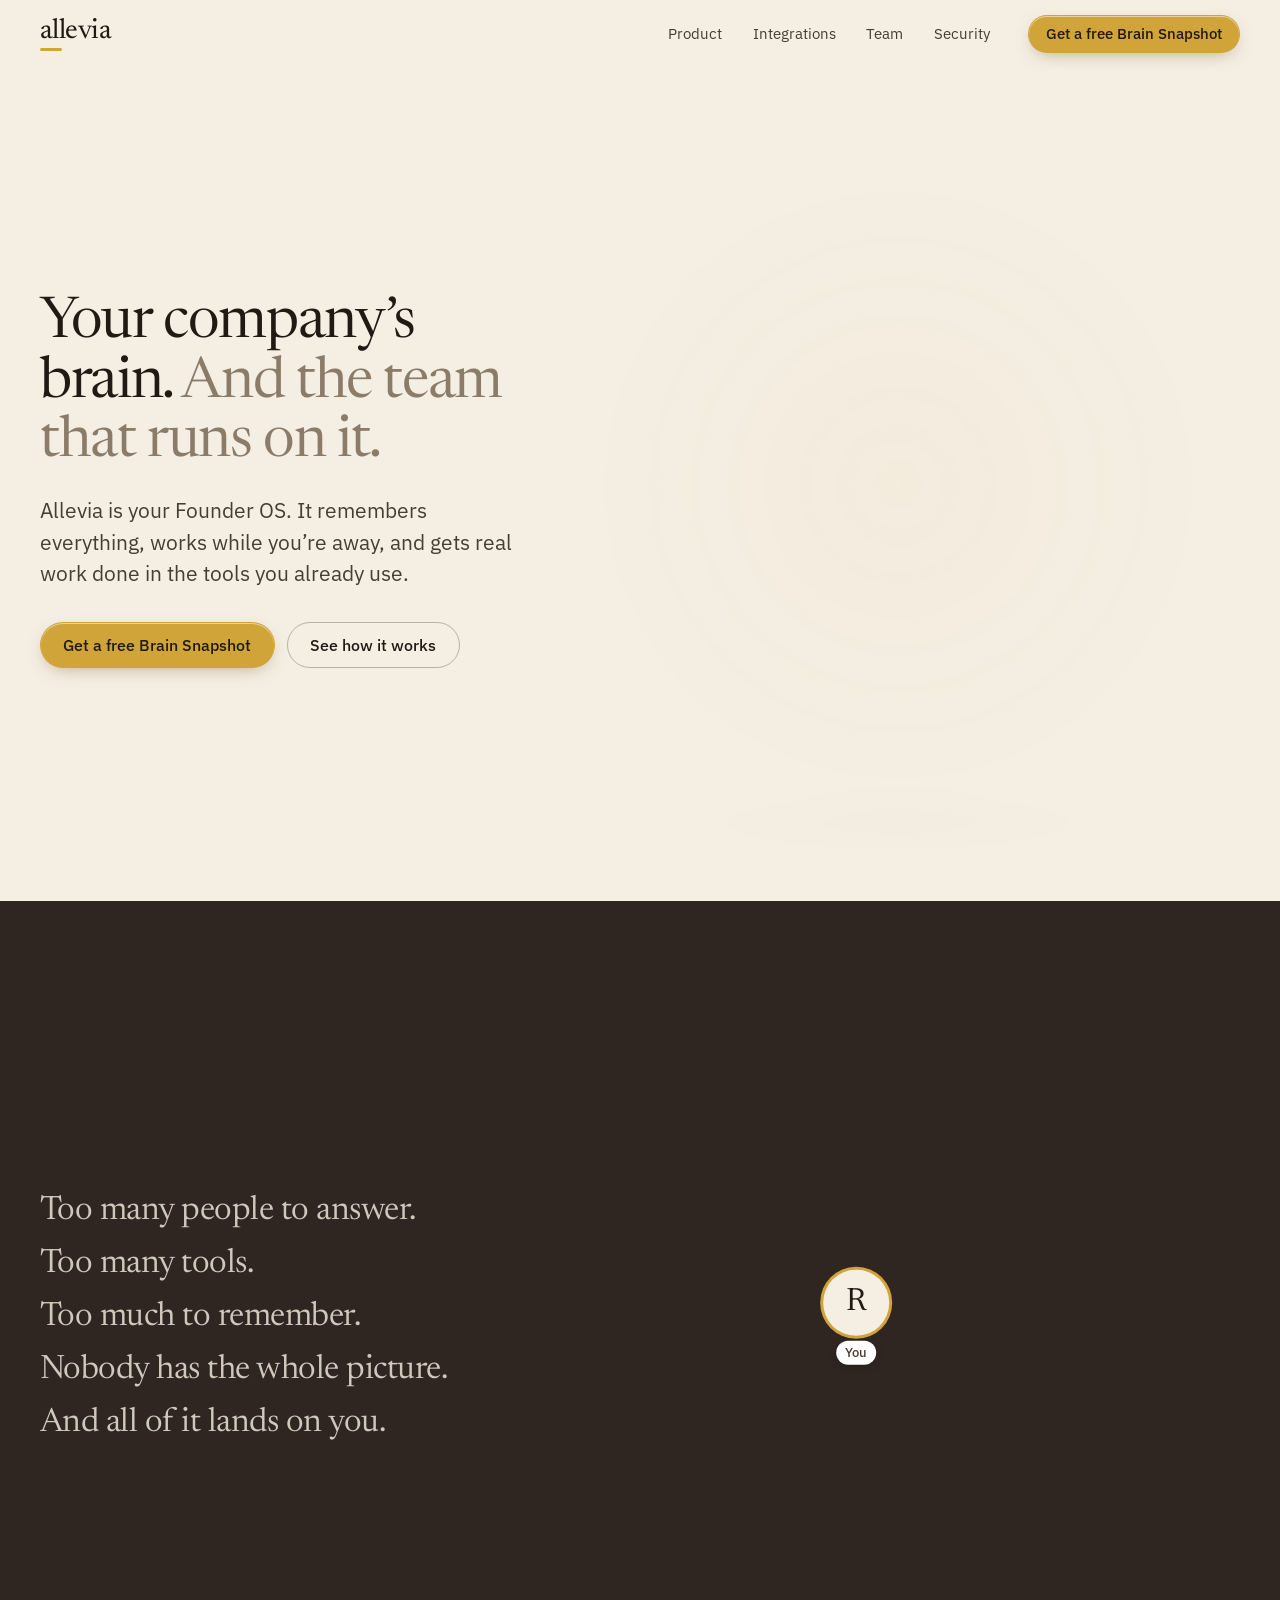
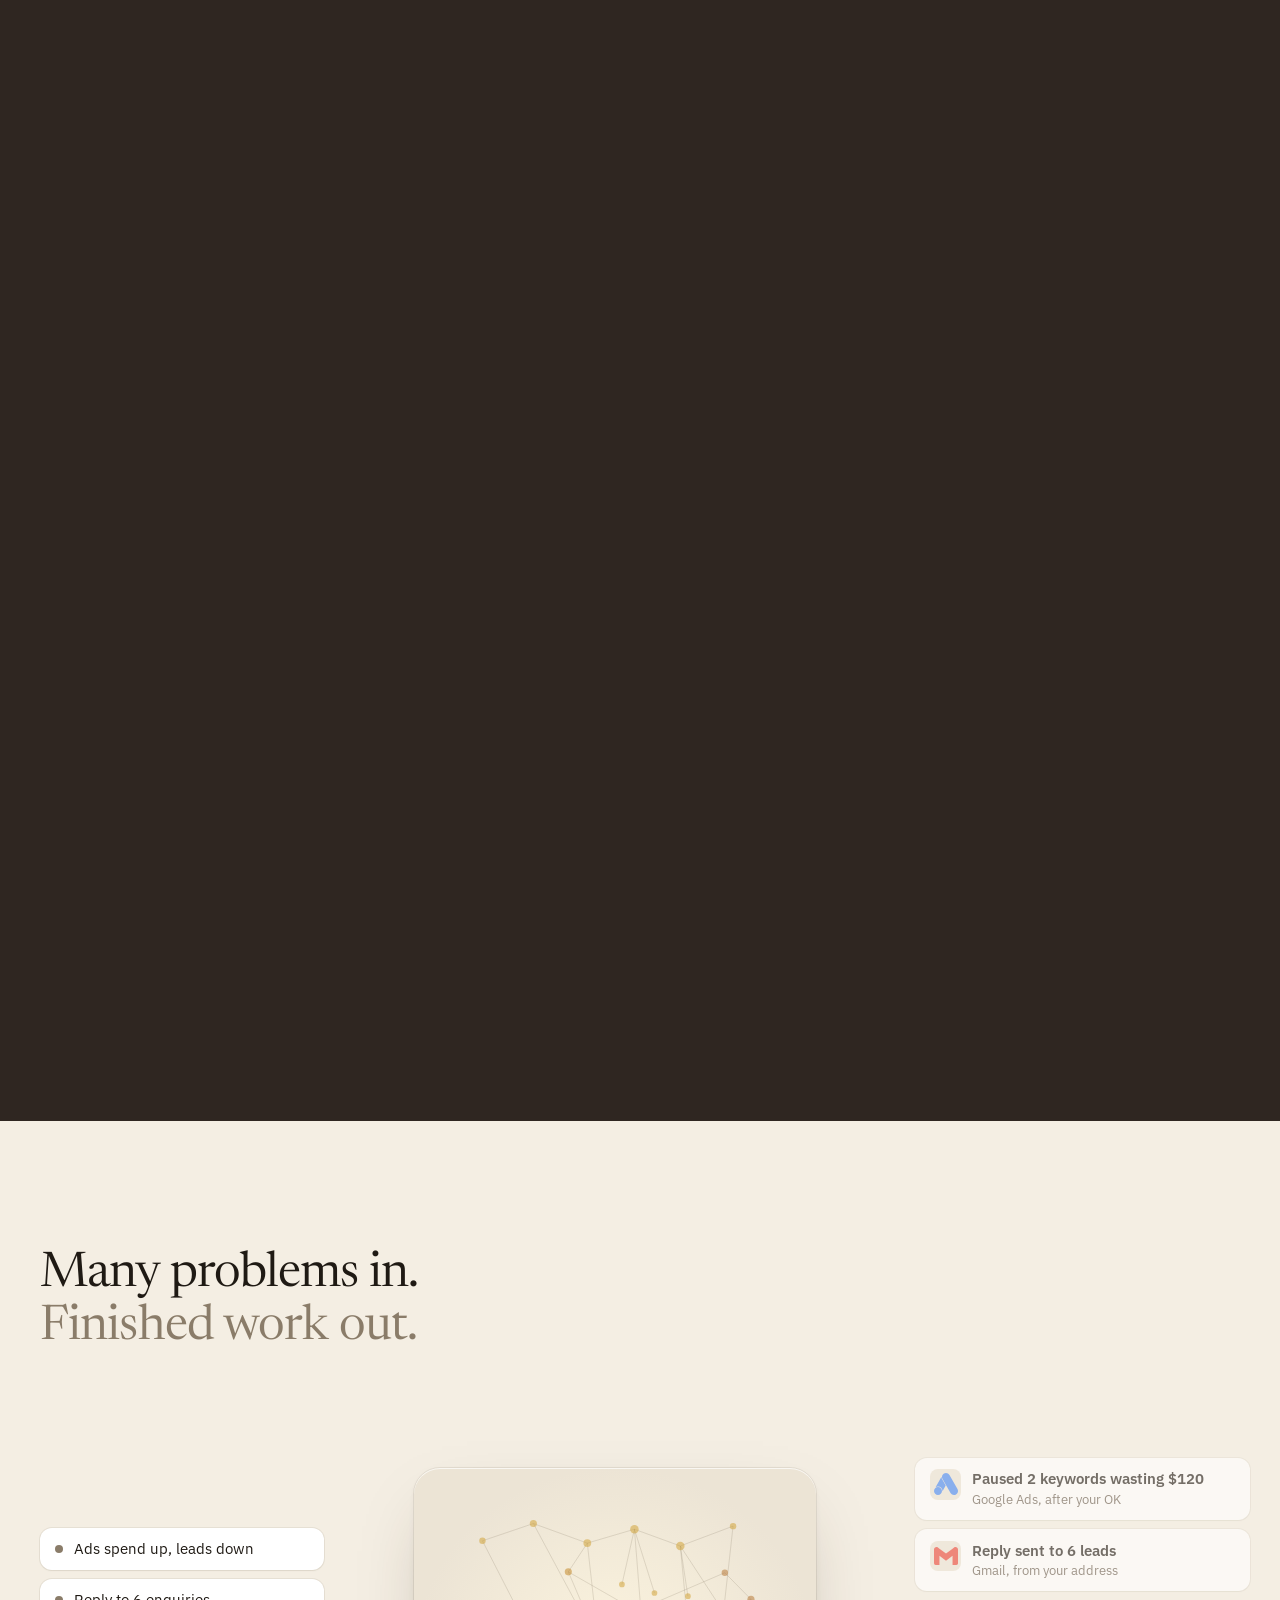
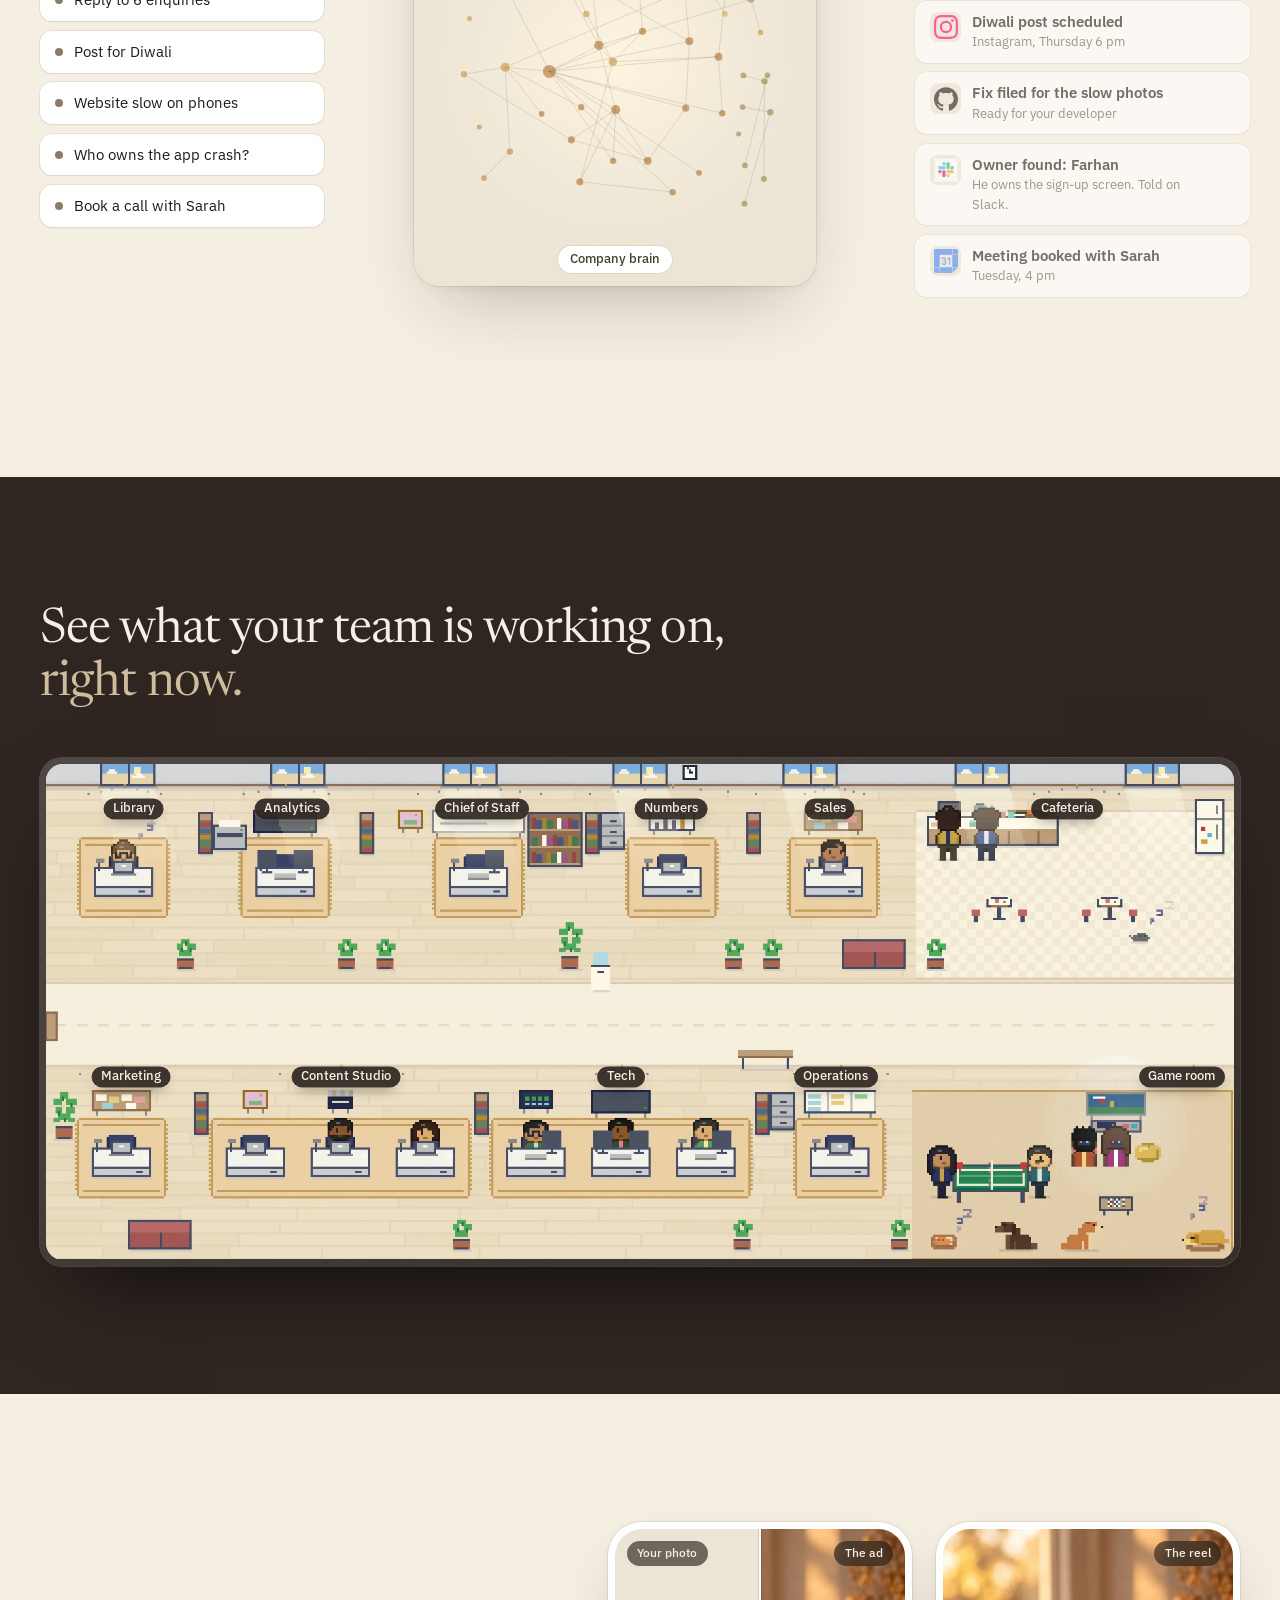
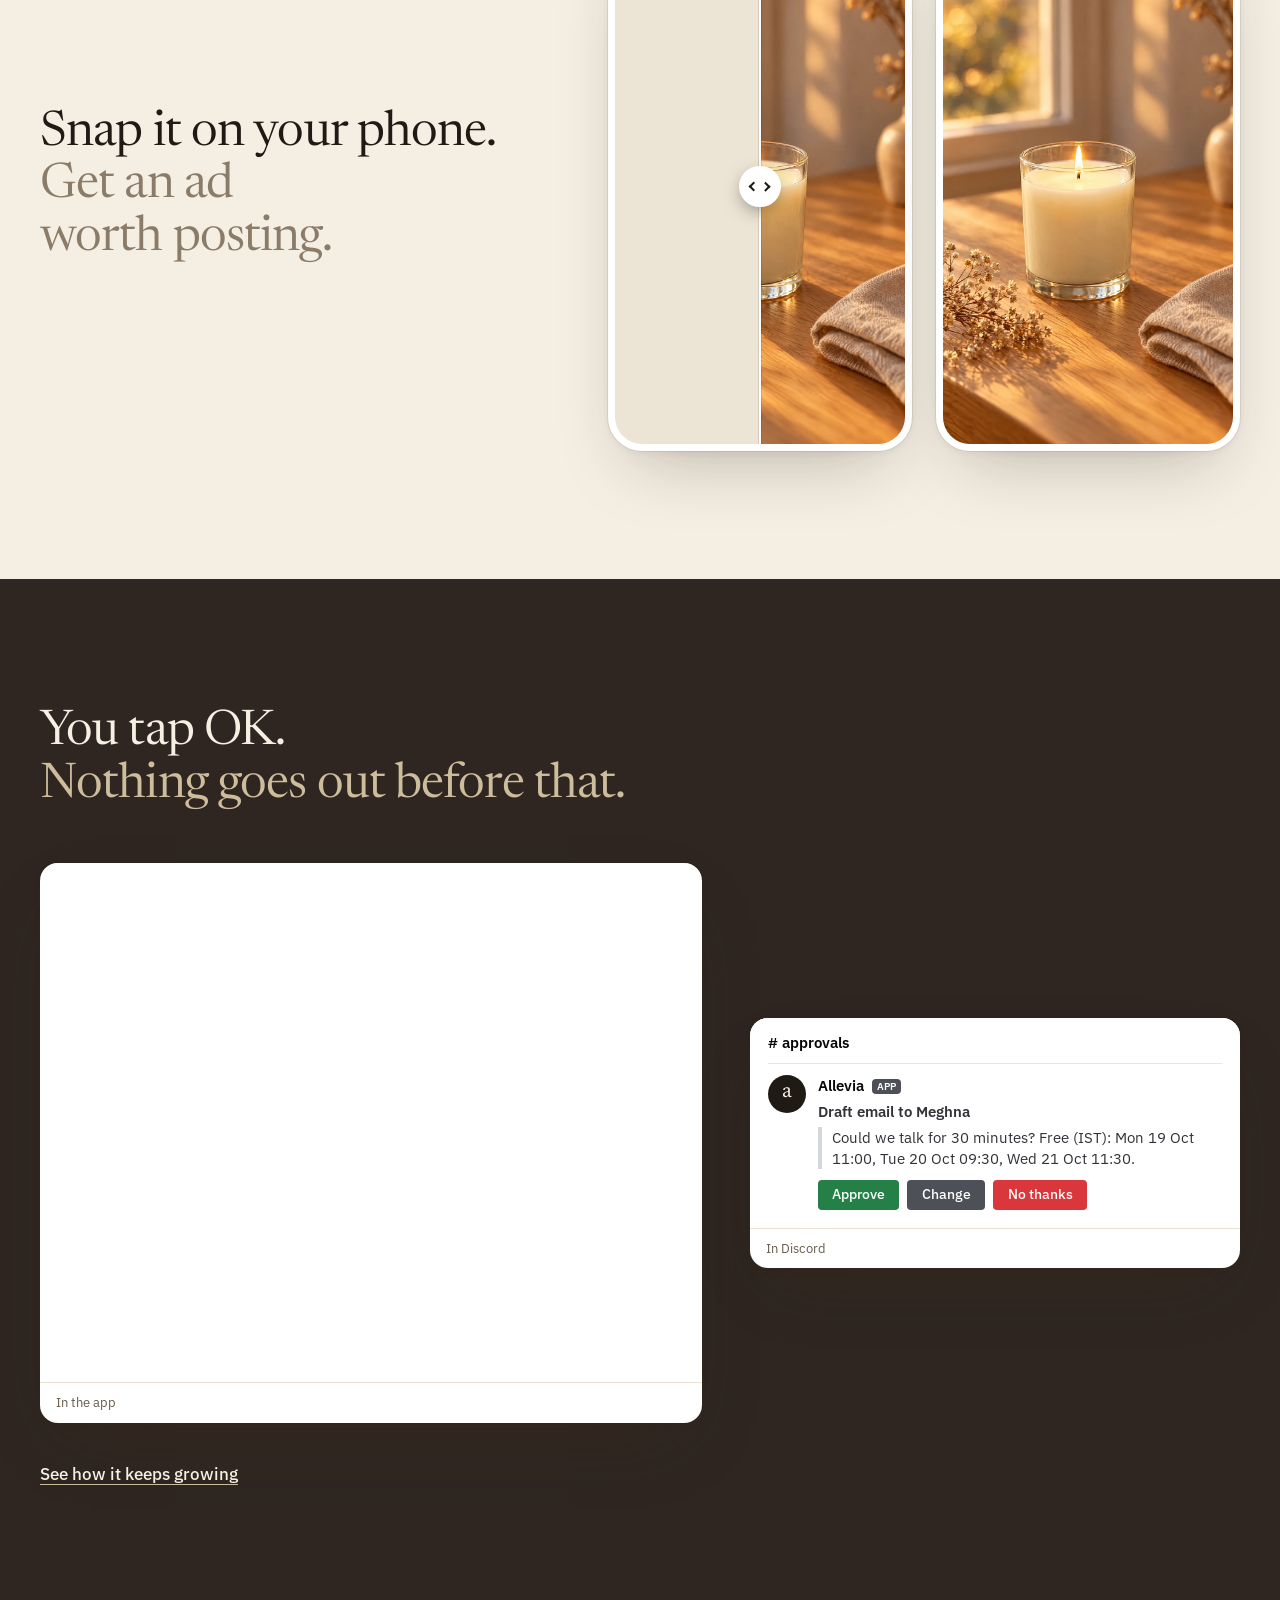
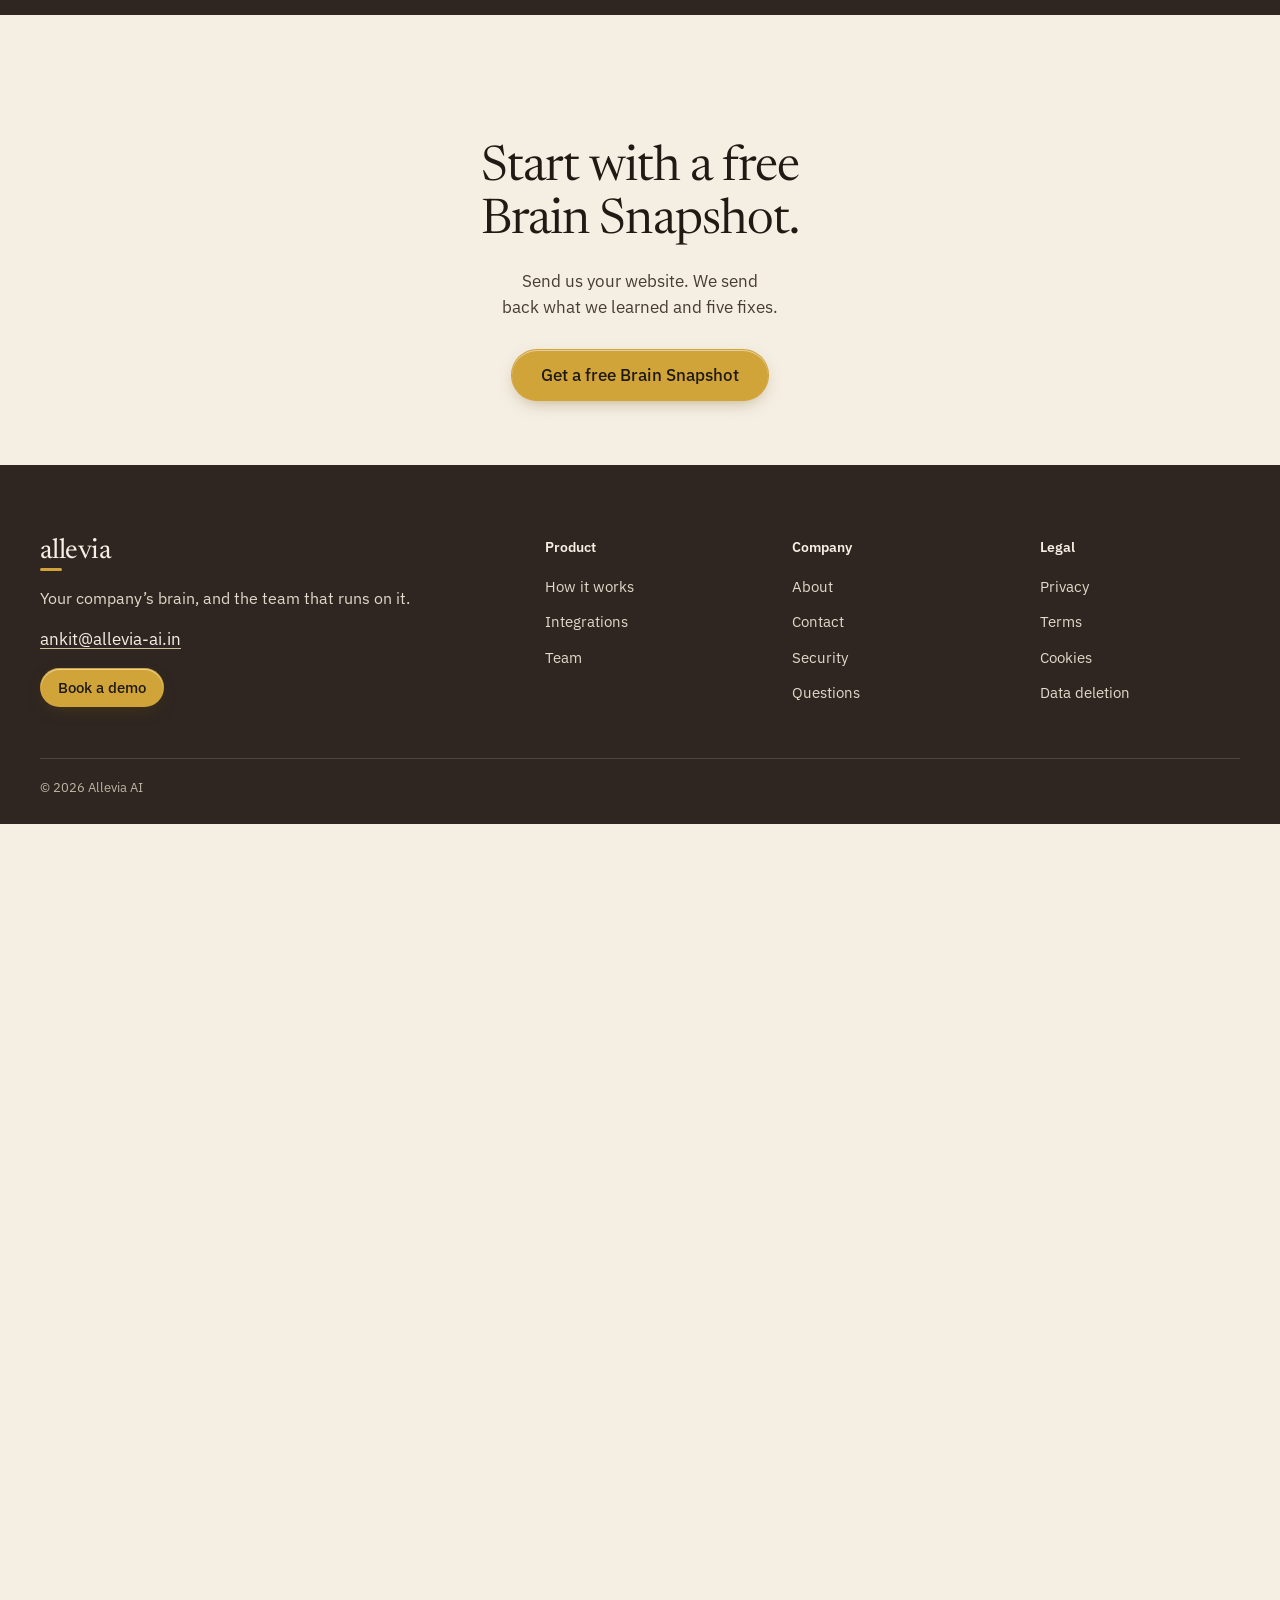
==== commit 72457640: "Home page at the site root (the old /a/ address forwards to it) Co-Authored-By: Claude Opus 5.5 <nor" ====
--- a/a/index.html
+++ b/a/index.html
@@ -4,163 +4,11 @@
   <meta charset="utf-8">
   <meta name="viewport" content="width=device-width, initial-scale=1">
   <meta name="robots" content="noindex">
-  <title>Allevia: your company’s brain and the team that runs on it</title>
-  <meta name="description" content="Allevia is your Founder OS. It remembers everything, works while you’re away, and gets real work done in the tools you already use.">
+  <meta http-equiv="refresh" content="0; url=../">
+  <title>Allevia</title>
   <link rel="icon" href="../favicon.svg" type="image/svg+xml">
-  <script type="module" crossorigin src="../assets/a-GqNLxqRu.js"></script>
-  <link rel="modulepreload" crossorigin href="../assets/preload-helper-DRyZ11bN.js">
-  <link rel="modulepreload" crossorigin href="../assets/home-client-_HAlEpyp.js">
-  <link rel="stylesheet" crossorigin href="../assets/preload-helper-CpO5kDHT.css">
-  <link rel="stylesheet" crossorigin href="../assets/home-client-DAwflq6N.css">
-  <link rel="stylesheet" crossorigin href="../assets/a-D7O67yxi.css">
 </head>
-<body class="proto-a">
-  <a class="skip" href="#main">Skip to content</a>
-<header class="nav" data-nav>
-  <div class="wrap nav__in">
-    <a class="brand" href="../a/" aria-label="Allevia, home">allevia</a>
-    <nav class="nav__links" id="site-nav" aria-label="Main"><a href="../product/">Product</a><a href="../integrations/">Integrations</a><a href="../team/">Team</a><a href="../security/">Security</a></nav>
-    <a class="btn btn-gold btn-sm nav__cta" href="../contact/#snapshot">Get a free Brain Snapshot</a>
-    <button class="nav__menu" type="button" aria-expanded="false" aria-controls="site-nav" aria-label="Menu" data-nav-menu><svg width="18" height="18" viewBox="0 0 18 18" fill="none" stroke="currentColor" stroke-width="1.6" stroke-linecap="round" aria-hidden="true"><path d="M3 5.5h12M3 9h12M3 12.5h12"/></svg></button>
-  </div>
-</header>
-  <main id="main">
-    <section class="hero" data-hero aria-labelledby="hero-h">
-  <div class="hero__stage" data-stage aria-hidden="true">
-    <div class="hero__glow" data-glow></div>
-    <div class="hero__floor" data-floor></div>
-    <img class="hero__still" data-still src="../assets/brain-still-900-Dd5kA89y.webp" srcset="../assets/brain-still-480-C7xgGU3P.webp 480w, ../assets/brain-still-900-Dd5kA89y.webp 900w" sizes="380px" width="900" height="900" alt="" decoding="async" fetchpriority="high">
-    <canvas class="hero__canvas" data-canvas></canvas>
-    <div class="hero__chips" data-chips><span class="orb-chip orb-chip--agent" data-chip data-kind="agent" data-id="chief-of-staff" data-orbit="0" data-i="0"><span class="orb-chip__face"><svg xmlns="http://www.w3.org/2000/svg" viewBox="0 0 16 16" shape-rendering="crispEdges" aria-hidden="true"><rect x="5" y="1" width="6" height="1" fill="#0e0e18"/><rect x="3" y="2" width="2" height="1" fill="#0e0e18"/><rect x="5" y="2" width="6" height="1" fill="#1B1B2F"/><rect x="11" y="2" width="2" height="1" fill="#0e0e18"/><rect x="2" y="3" width="1" height="1" fill="#0e0e18"/><rect x="3" y="3" width="3" height="1" fill="#1B1B2F"/><rect x="6" y="3" width="2" height="1" fill="#5b5b69"/><rect x="8" y="3" width="5" height="1" fill="#1B1B2F"/><rect x="13" y="3" width="1" height="1" fill="#0e0e18"/><rect x="2" y="4" width="1" height="1" fill="#0e0e18"/><rect x="3" y="4" width="10" height="1" fill="#1B1B2F"/><rect x="13" y="4" width="1" height="1" fill="#0e0e18"/><rect x="1" y="5" width="1" height="1" fill="#0e0e18"/><rect x="2" y="5" width="3" height="1" fill="#1B1B2F"/><rect x="5" y="5" width="6" height="1" fill="#C68B59"/><rect x="11" y="5" width="3" height="1" fill="#1B1B2F"/><rect x="14" y="5" width="1" height="1" fill="#0e0e18"/><rect x="1" y="6" width="1" height="1" fill="#0e0e18"/><rect x="2" y="6" width="2" height="1" fill="#1B1B2F"/><rect x="4" y="6" width="1" height="1" fill="#C68B59"/><rect x="5" y="6" width="1" height="1" fill="#1B1830"/><rect x="6" y="6" width="4" height="1" fill="#C68B59"/><rect x="10" y="6" width="1" height="1" fill="#1B1830"/><rect x="11" y="6" width="1" height="1" fill="#C68B59"/><rect x="12" y="6" width="2" height="1" fill="#1B1B2F"/><rect x="14" y="6" width="1" height="1" fill="#0e0e18"/><rect x="1" y="7" width="1" height="1" fill="#0e0e18"/><rect x="2" y="7" width="2" height="1" fill="#1B1B2F"/><rect x="4" y="7" width="1" height="1" fill="#C68B59"/><rect x="5" y="7" width="1" height="1" fill="#1B1830"/><rect x="6" y="7" width="4" height="1" fill="#C68B59"/><rect x="10" y="7" width="1" height="1" fill="#1B1830"/><rect x="11" y="7" width="1" height="1" fill="#C68B59"/><rect x="12" y="7" width="2" height="1" fill="#1B1B2F"/><rect x="14" y="7" width="1" height="1" fill="#0e0e18"/><rect x="1" y="8" width="1" height="1" fill="#0e0e18"/><rect x="2" y="8" width="2" height="1" fill="#1B1B2F"/><rect x="4" y="8" width="8" height="1" fill="#C68B59"/><rect x="12" y="8" width="2" height="1" fill="#1B1B2F"/><rect x="14" y="8" width="1" height="1" fill="#0e0e18"/><rect x="1" y="9" width="1" height="1" fill="#0e0e18"/><rect x="2" y="9" width="2" height="1" fill="#1B1B2F"/><rect x="4" y="9" width="3" height="1" fill="#C68B59"/><rect x="7" y="9" width="2" height="1" fill="#7b5637"/><rect x="9" y="9" width="3" height="1" fill="#C68B59"/><rect x="12" y="9" width="2" height="1" fill="#1B1B2F"/><rect x="14" y="9" width="1" height="1" fill="#0e0e18"/><rect x="1" y="10" width="1" height="1" fill="#0e0e18"/><rect x="2" y="10" width="2" height="1" fill="#1B1B2F"/><rect x="4" y="10" width="1" height="1" fill="#a6754b"/><rect x="5" y="10" width="6" height="1" fill="#C68B59"/><rect x="11" y="10" width="1" height="1" fill="#a6754b"/><rect x="12" y="10" width="2" height="1" fill="#1B1B2F"/><rect x="14" y="10" width="1" height="1" fill="#0e0e18"/><rect x="1" y="11" width="1" height="1" fill="#0e0e18"/><rect x="2" y="11" width="2" height="1" fill="#1B1B2F"/><rect x="4" y="11" width="3" height="1" fill="#4b3522"/><rect x="7" y="11" width="2" height="1" fill="#a6754b"/><rect x="9" y="11" width="3" height="1" fill="#4b3522"/><rect x="12" y="11" width="2" height="1" fill="#1B1B2F"/><rect x="14" y="11" width="1" height="1" fill="#0e0e18"/><rect x="1" y="12" width="1" height="1" fill="#0e0e18"/><rect x="2" y="12" width="3" height="1" fill="#1B1B2F"/><rect x="5" y="12" width="2" height="1" fill="#1F2A6B"/><rect x="7" y="12" width="2" height="1" fill="#C8A23D"/><rect x="9" y="12" width="2" height="1" fill="#1F2A6B"/><rect x="11" y="12" width="3" height="1" fill="#1B1B2F"/><rect x="14" y="12" width="1" height="1" fill="#0e0e18"/><rect x="1" y="13" width="1" height="1" fill="#0e0e18"/><rect x="2" y="13" width="3" height="1" fill="#1B1B2F"/><rect x="5" y="13" width="2" height="1" fill="#1F2A6B"/><rect x="7" y="13" width="2" height="1" fill="#C8A23D"/><rect x="9" y="13" width="2" height="1" fill="#1F2A6B"/><rect x="11" y="13" width="3" height="1" fill="#1B1B2F"/><rect x="14" y="13" width="1" height="1" fill="#0e0e18"/><rect x="2" y="14" width="2" height="1" fill="#0e0e18"/><rect x="4" y="14" width="3" height="1" fill="#1F2A6B"/><rect x="7" y="14" width="2" height="1" fill="#C8A23D"/><rect x="9" y="14" width="3" height="1" fill="#1F2A6B"/><rect x="12" y="14" width="2" height="1" fill="#0e0e18"/><rect x="2" y="15" width="1" height="1" fill="#4b3522"/><rect x="3" y="15" width="1" height="1" fill="#182153"/><rect x="4" y="15" width="3" height="1" fill="#1F2A6B"/><rect x="7" y="15" width="2" height="1" fill="#C8A23D"/><rect x="9" y="15" width="3" height="1" fill="#1F2A6B"/><rect x="12" y="15" width="1" height="1" fill="#182153"/><rect x="13" y="15" width="1" height="1" fill="#4b3522"/></svg></span><span class="orb-chip__name">Meera</span></span><span class="orb-chip orb-chip--agent" data-chip data-kind="agent" data-id="data-analyst" data-orbit="0" data-i="1"><span class="orb-chip__face"><svg xmlns="http://www.w3.org/2000/svg" viewBox="0 0 16 16" shape-rendering="crispEdges" aria-hidden="true"><rect x="4" y="1" width="8" height="1" fill="#1e1818"/><rect x="2" y="2" width="2" height="1" fill="#1e1818"/><rect x="4" y="2" width="8" height="1" fill="#3B2F2F"/><rect x="12" y="2" width="2" height="1" fill="#1e1818"/><rect x="1" y="3" width="1" height="1" fill="#1e1818"/><rect x="2" y="3" width="3" height="1" fill="#3B2F2F"/><rect x="5" y="3" width="1" height="1" fill="#726969"/><rect x="6" y="3" width="3" height="1" fill="#3B2F2F"/><rect x="9" y="3" width="1" height="1" fill="#726969"/><rect x="10" y="3" width="4" height="1" fill="#3B2F2F"/><rect x="14" y="3" width="1" height="1" fill="#1e1818"/><rect x="1" y="4" width="1" height="1" fill="#1e1818"/><rect x="2" y="4" width="12" height="1" fill="#3B2F2F"/><rect x="14" y="4" width="1" height="1" fill="#1e1818"/><rect x="1" y="5" width="1" height="1" fill="#1e1818"/><rect x="2" y="5" width="3" height="1" fill="#3B2F2F"/><rect x="5" y="5" width="6" height="1" fill="#E0AC69"/><rect x="11" y="5" width="3" height="1" fill="#3B2F2F"/><rect x="14" y="5" width="1" height="1" fill="#1e1818"/><rect x="2" y="6" width="1" height="1" fill="#1e1818"/><rect x="3" y="6" width="1" height="1" fill="#3B2F2F"/><rect x="4" y="6" width="1" height="1" fill="#E0AC69"/><rect x="5" y="6" width="1" height="1" fill="#1B1830"/><rect x="6" y="6" width="4" height="1" fill="#E0AC69"/><rect x="10" y="6" width="1" height="1" fill="#1B1830"/><rect x="11" y="6" width="1" height="1" fill="#E0AC69"/><rect x="12" y="6" width="1" height="1" fill="#3B2F2F"/><rect x="13" y="6" width="1" height="1" fill="#1e1818"/><rect x="2" y="7" width="1" height="1" fill="#554128"/><rect x="3" y="7" width="2" height="1" fill="#E0AC69"/><rect x="5" y="7" width="1" height="1" fill="#1B1830"/><rect x="6" y="7" width="4" height="1" fill="#E0AC69"/><rect x="10" y="7" width="1" height="1" fill="#1B1830"/><rect x="11" y="7" width="2" height="1" fill="#E0AC69"/><rect x="13" y="7" width="1" height="1" fill="#554128"/><rect x="2" y="8" width="1" height="1" fill="#554128"/><rect x="3" y="8" width="1" height="1" fill="#e09b6e"/><rect x="4" y="8" width="8" height="1" fill="#E0AC69"/><rect x="12" y="8" width="1" height="1" fill="#e09b6e"/><rect x="13" y="8" width="1" height="1" fill="#554128"/><rect x="2" y="9" width="1" height="1" fill="#554128"/><rect x="3" y="9" width="1" height="1" fill="#bc9058"/><rect x="4" y="9" width="3" height="1" fill="#E0AC69"/><rect x="7" y="9" width="2" height="1" fill="#8b6b41"/><rect x="9" y="9" width="3" height="1" fill="#E0AC69"/><rect x="12" y="9" width="1" height="1" fill="#bc9058"/><rect x="13" y="9" width="1" height="1" fill="#554128"/><rect x="3" y="10" width="1" height="1" fill="#554128"/><rect x="4" y="10" width="1" height="1" fill="#bc9058"/><rect x="5" y="10" width="6" height="1" fill="#E0AC69"/><rect x="11" y="10" width="1" height="1" fill="#bc9058"/><rect x="12" y="10" width="1" height="1" fill="#554128"/><rect x="4" y="11" width="3" height="1" fill="#554128"/><rect x="7" y="11" width="2" height="1" fill="#bc9058"/><rect x="9" y="11" width="3" height="1" fill="#554128"/><rect x="4" y="12" width="1" height="1" fill="#554128"/><rect x="5" y="12" width="2" height="1" fill="#3D5A98"/><rect x="7" y="12" width="2" height="1" fill="#E8E8F0"/><rect x="9" y="12" width="2" height="1" fill="#3D5A98"/><rect x="11" y="12" width="1" height="1" fill="#554128"/><rect x="3" y="13" width="1" height="1" fill="#554128"/><rect x="4" y="13" width="3" height="1" fill="#3D5A98"/><rect x="7" y="13" width="2" height="1" fill="#E8E8F0"/><rect x="9" y="13" width="3" height="1" fill="#3D5A98"/><rect x="12" y="13" width="1" height="1" fill="#554128"/><rect x="2" y="14" width="1" height="1" fill="#554128"/><rect x="3" y="14" width="4" height="1" fill="#3D5A98"/><rect x="7" y="14" width="2" height="1" fill="#E8E8F0"/><rect x="9" y="14" width="4" height="1" fill="#3D5A98"/><rect x="13" y="14" width="1" height="1" fill="#554128"/><rect x="2" y="15" width="1" height="1" fill="#554128"/><rect x="3" y="15" width="1" height="1" fill="#304677"/><rect x="4" y="15" width="3" height="1" fill="#3D5A98"/><rect x="7" y="15" width="2" height="1" fill="#E8E8F0"/><rect x="9" y="15" width="3" height="1" fill="#3D5A98"/><rect x="12" y="15" width="1" height="1" fill="#304677"/><rect x="13" y="15" width="1" height="1" fill="#554128"/></svg></span><span class="orb-chip__name">Kabir</span></span><span class="orb-chip orb-chip--agent" data-chip data-kind="agent" data-id="growth-marketer" data-orbit="1" data-i="2"><span class="orb-chip__face"><svg xmlns="http://www.w3.org/2000/svg" viewBox="0 0 16 16" shape-rendering="crispEdges" aria-hidden="true"><rect x="4" y="0" width="1" height="1" fill="#080808"/><rect x="7" y="0" width="1" height="1" fill="#080808"/><rect x="10" y="0" width="1" height="1" fill="#080808"/><rect x="3" y="1" width="1" height="1" fill="#080808"/><rect x="4" y="1" width="1" height="1" fill="#0F0F0F"/><rect x="5" y="1" width="2" height="1" fill="#080808"/><rect x="7" y="1" width="1" height="1" fill="#0F0F0F"/><rect x="8" y="1" width="2" height="1" fill="#080808"/><rect x="10" y="1" width="1" height="1" fill="#0F0F0F"/><rect x="11" y="1" width="2" height="1" fill="#080808"/><rect x="3" y="2" width="2" height="1" fill="#080808"/><rect x="5" y="2" width="6" height="1" fill="#0F0F0F"/><rect x="11" y="2" width="2" height="1" fill="#080808"/><rect x="2" y="3" width="1" height="1" fill="#080808"/><rect x="3" y="3" width="3" height="1" fill="#0F0F0F"/><rect x="6" y="3" width="2" height="1" fill="#525252"/><rect x="8" y="3" width="5" height="1" fill="#0F0F0F"/><rect x="13" y="3" width="1" height="1" fill="#080808"/><rect x="2" y="4" width="1" height="1" fill="#080808"/><rect x="3" y="4" width="10" height="1" fill="#0F0F0F"/><rect x="13" y="4" width="1" height="1" fill="#080808"/><rect x="2" y="5" width="1" height="1" fill="#080808"/><rect x="3" y="5" width="2" height="1" fill="#0F0F0F"/><rect x="5" y="5" width="6" height="1" fill="#C68B59"/><rect x="11" y="5" width="2" height="1" fill="#0F0F0F"/><rect x="13" y="5" width="1" height="1" fill="#080808"/><rect x="2" y="6" width="1" height="1" fill="#080808"/><rect x="3" y="6" width="1" height="1" fill="#0F0F0F"/><rect x="4" y="6" width="1" height="1" fill="#C68B59"/><rect x="5" y="6" width="1" height="1" fill="#1B1830"/><rect x="6" y="6" width="4" height="1" fill="#C68B59"/><rect x="10" y="6" width="1" height="1" fill="#1B1830"/><rect x="11" y="6" width="1" height="1" fill="#C68B59"/><rect x="12" y="6" width="1" height="1" fill="#0F0F0F"/><rect x="13" y="6" width="1" height="1" fill="#080808"/><rect x="2" y="7" width="1" height="1" fill="#4b3522"/><rect x="3" y="7" width="2" height="1" fill="#C68B59"/><rect x="5" y="7" width="1" height="1" fill="#1B1830"/><rect x="6" y="7" width="4" height="1" fill="#C68B59"/><rect x="10" y="7" width="1" height="1" fill="#1B1830"/><rect x="11" y="7" width="2" height="1" fill="#C68B59"/><rect x="13" y="7" width="1" height="1" fill="#4b3522"/><rect x="2" y="8" width="1" height="1" fill="#4b3522"/><rect x="3" y="8" width="1" height="1" fill="#cd8362"/><rect x="4" y="8" width="8" height="1" fill="#C68B59"/><rect x="12" y="8" width="1" height="1" fill="#cd8362"/><rect x="13" y="8" width="1" height="1" fill="#4b3522"/><rect x="2" y="9" width="1" height="1" fill="#4b3522"/><rect x="3" y="9" width="1" height="1" fill="#a6754b"/><rect x="4" y="9" width="3" height="1" fill="#C68B59"/><rect x="7" y="9" width="2" height="1" fill="#7b5637"/><rect x="9" y="9" width="3" height="1" fill="#C68B59"/><rect x="12" y="9" width="1" height="1" fill="#a6754b"/><rect x="13" y="9" width="1" height="1" fill="#4b3522"/><rect x="3" y="10" width="1" height="1" fill="#4b3522"/><rect x="4" y="10" width="1" height="1" fill="#a6754b"/><rect x="5" y="10" width="6" height="1" fill="#C68B59"/><rect x="11" y="10" width="1" height="1" fill="#a6754b"/><rect x="12" y="10" width="1" height="1" fill="#4b3522"/><rect x="4" y="11" width="3" height="1" fill="#4b3522"/><rect x="7" y="11" width="2" height="1" fill="#a6754b"/><rect x="9" y="11" width="3" height="1" fill="#4b3522"/><rect x="4" y="12" width="1" height="1" fill="#4b3522"/><rect x="5" y="12" width="2" height="1" fill="#B5542D"/><rect x="7" y="12" width="2" height="1" fill="#F2D16B"/><rect x="9" y="12" width="2" height="1" fill="#B5542D"/><rect x="11" y="12" width="1" height="1" fill="#4b3522"/><rect x="3" y="13" width="1" height="1" fill="#4b3522"/><rect x="4" y="13" width="3" height="1" fill="#B5542D"/><rect x="7" y="13" width="2" height="1" fill="#F2D16B"/><rect x="9" y="13" width="3" height="1" fill="#B5542D"/><rect x="12" y="13" width="1" height="1" fill="#4b3522"/><rect x="2" y="14" width="1" height="1" fill="#4b3522"/><rect x="3" y="14" width="4" height="1" fill="#B5542D"/><rect x="7" y="14" width="2" height="1" fill="#F2D16B"/><rect x="9" y="14" width="4" height="1" fill="#B5542D"/><rect x="13" y="14" width="1" height="1" fill="#4b3522"/><rect x="2" y="15" width="1" height="1" fill="#4b3522"/><rect x="3" y="15" width="1" height="1" fill="#8d4223"/><rect x="4" y="15" width="3" height="1" fill="#B5542D"/><rect x="7" y="15" width="2" height="1" fill="#F2D16B"/><rect x="9" y="15" width="3" height="1" fill="#B5542D"/><rect x="12" y="15" width="1" height="1" fill="#8d4223"/><rect x="13" y="15" width="1" height="1" fill="#4b3522"/></svg></span><span class="orb-chip__name">Rohan</span></span><span class="orb-chip orb-chip--agent" data-chip data-kind="agent" data-id="content-strategist" data-orbit="1" data-i="3"><span class="orb-chip__face"><svg xmlns="http://www.w3.org/2000/svg" viewBox="0 0 16 16" shape-rendering="crispEdges" aria-hidden="true"><rect x="5" y="1" width="6" height="1" fill="#2d1c13"/><rect x="3" y="2" width="2" height="1" fill="#2d1c13"/><rect x="5" y="2" width="6" height="1" fill="#5A3825"/><rect x="11" y="2" width="2" height="1" fill="#2d1c13"/><rect x="2" y="3" width="1" height="1" fill="#2d1c13"/><rect x="3" y="3" width="3" height="1" fill="#5A3825"/><rect x="6" y="3" width="2" height="1" fill="#887062"/><rect x="8" y="3" width="2" height="1" fill="#5A3825"/><rect x="10" y="3" width="2" height="1" fill="#FFFFFF"/><rect x="12" y="3" width="1" height="1" fill="#5A3825"/><rect x="13" y="3" width="1" height="1" fill="#2d1c13"/><rect x="2" y="4" width="1" height="1" fill="#2d1c13"/><rect x="3" y="4" width="7" height="1" fill="#5A3825"/><rect x="10" y="4" width="2" height="1" fill="#FFFFFF"/><rect x="12" y="4" width="1" height="1" fill="#5A3825"/><rect x="13" y="4" width="1" height="1" fill="#2d1c13"/><rect x="1" y="5" width="1" height="1" fill="#2d1c13"/><rect x="2" y="5" width="3" height="1" fill="#5A3825"/><rect x="5" y="5" width="6" height="1" fill="#F1C27D"/><rect x="11" y="5" width="3" height="1" fill="#5A3825"/><rect x="14" y="5" width="1" height="1" fill="#2d1c13"/><rect x="1" y="6" width="1" height="1" fill="#2d1c13"/><rect x="2" y="6" width="2" height="1" fill="#5A3825"/><rect x="4" y="6" width="1" height="1" fill="#F1C27D"/><rect x="5" y="6" width="1" height="1" fill="#1B1830"/><rect x="6" y="6" width="4" height="1" fill="#F1C27D"/><rect x="10" y="6" width="1" height="1" fill="#1B1830"/><rect x="11" y="6" width="1" height="1" fill="#F1C27D"/><rect x="12" y="6" width="2" height="1" fill="#5A3825"/><rect x="14" y="6" width="1" height="1" fill="#2d1c13"/><rect x="1" y="7" width="1" height="1" fill="#2d1c13"/><rect x="2" y="7" width="2" height="1" fill="#5A3825"/><rect x="4" y="7" width="1" height="1" fill="#F1C27D"/><rect x="5" y="7" width="1" height="1" fill="#1B1830"/><rect x="6" y="7" width="4" height="1" fill="#F1C27D"/><rect x="10" y="7" width="1" height="1" fill="#1B1830"/><rect x="11" y="7" width="1" height="1" fill="#F1C27D"/><rect x="12" y="7" width="2" height="1" fill="#5A3825"/><rect x="14" y="7" width="1" height="1" fill="#2d1c13"/><rect x="1" y="8" width="1" height="1" fill="#2d1c13"/><rect x="2" y="8" width="2" height="1" fill="#5A3825"/><rect x="4" y="8" width="8" height="1" fill="#F1C27D"/><rect x="12" y="8" width="2" height="1" fill="#5A3825"/><rect x="14" y="8" width="1" height="1" fill="#2d1c13"/><rect x="1" y="9" width="1" height="1" fill="#2d1c13"/><rect x="2" y="9" width="2" height="1" fill="#5A3825"/><rect x="4" y="9" width="3" height="1" fill="#F1C27D"/><rect x="7" y="9" width="2" height="1" fill="#95784e"/><rect x="9" y="9" width="3" height="1" fill="#F1C27D"/><rect x="12" y="9" width="2" height="1" fill="#5A3825"/><rect x="14" y="9" width="1" height="1" fill="#2d1c13"/><rect x="1" y="10" width="1" height="1" fill="#2d1c13"/><rect x="2" y="10" width="2" height="1" fill="#5A3825"/><rect x="4" y="10" width="1" height="1" fill="#caa369"/><rect x="5" y="10" width="6" height="1" fill="#F1C27D"/><rect x="11" y="10" width="1" height="1" fill="#caa369"/><rect x="12" y="10" width="2" height="1" fill="#5A3825"/><rect x="14" y="10" width="1" height="1" fill="#2d1c13"/><rect x="1" y="11" width="1" height="1" fill="#2d1c13"/><rect x="2" y="11" width="2" height="1" fill="#5A3825"/><rect x="4" y="11" width="3" height="1" fill="#5c4a30"/><rect x="7" y="11" width="2" height="1" fill="#caa369"/><rect x="9" y="11" width="3" height="1" fill="#5c4a30"/><rect x="12" y="11" width="2" height="1" fill="#5A3825"/><rect x="14" y="11" width="1" height="1" fill="#2d1c13"/><rect x="1" y="12" width="1" height="1" fill="#2d1c13"/><rect x="2" y="12" width="3" height="1" fill="#5A3825"/><rect x="5" y="12" width="2" height="1" fill="#A23B72"/><rect x="7" y="12" width="2" height="1" fill="#FFFFFF"/><rect x="9" y="12" width="2" height="1" fill="#A23B72"/><rect x="11" y="12" width="3" height="1" fill="#5A3825"/><rect x="14" y="12" width="1" height="1" fill="#2d1c13"/><rect x="1" y="13" width="1" height="1" fill="#2d1c13"/><rect x="2" y="13" width="3" height="1" fill="#5A3825"/><rect x="5" y="13" width="2" height="1" fill="#A23B72"/><rect x="7" y="13" width="2" height="1" fill="#FFFFFF"/><rect x="9" y="13" width="2" height="1" fill="#A23B72"/><rect x="11" y="13" width="3" height="1" fill="#5A3825"/><rect x="14" y="13" width="1" height="1" fill="#2d1c13"/><rect x="2" y="14" width="2" height="1" fill="#2d1c13"/><rect x="4" y="14" width="3" height="1" fill="#A23B72"/><rect x="7" y="14" width="2" height="1" fill="#FFFFFF"/><rect x="9" y="14" width="3" height="1" fill="#A23B72"/><rect x="12" y="14" width="2" height="1" fill="#2d1c13"/><rect x="2" y="15" width="1" height="1" fill="#5c4a30"/><rect x="3" y="15" width="1" height="1" fill="#7e2e59"/><rect x="4" y="15" width="3" height="1" fill="#A23B72"/><rect x="7" y="15" width="2" height="1" fill="#FFFFFF"/><rect x="9" y="15" width="3" height="1" fill="#A23B72"/><rect x="12" y="15" width="1" height="1" fill="#7e2e59"/><rect x="13" y="15" width="1" height="1" fill="#5c4a30"/></svg></span><span class="orb-chip__name">Tara</span></span><span class="orb-chip orb-chip--agent" data-chip data-kind="agent" data-id="sales-lead" data-orbit="2" data-i="4"><span class="orb-chip__face"><svg xmlns="http://www.w3.org/2000/svg" viewBox="0 0 16 16" shape-rendering="crispEdges" aria-hidden="true"><rect x="5" y="1" width="6" height="1" fill="#0d0908"/><rect x="3" y="2" width="2" height="1" fill="#0d0908"/><rect x="5" y="2" width="6" height="1" fill="#1A1210"/><rect x="11" y="2" width="2" height="1" fill="#0d0908"/><rect x="2" y="3" width="1" height="1" fill="#0d0908"/><rect x="3" y="3" width="3" height="1" fill="#1A1210"/><rect x="6" y="3" width="2" height="1" fill="#5a5453"/><rect x="8" y="3" width="5" height="1" fill="#1A1210"/><rect x="13" y="3" width="1" height="1" fill="#0d0908"/><rect x="2" y="4" width="1" height="1" fill="#0d0908"/><rect x="3" y="4" width="10" height="1" fill="#1A1210"/><rect x="13" y="4" width="1" height="1" fill="#0d0908"/><rect x="2" y="5" width="1" height="1" fill="#0d0908"/><rect x="3" y="5" width="2" height="1" fill="#1A1210"/><rect x="5" y="5" width="6" height="1" fill="#B5764A"/><rect x="11" y="5" width="2" height="1" fill="#1A1210"/><rect x="13" y="5" width="1" height="1" fill="#0d0908"/><rect x="2" y="6" width="1" height="1" fill="#0d0908"/><rect x="3" y="6" width="1" height="1" fill="#1A1210"/><rect x="4" y="6" width="1" height="1" fill="#B5764A"/><rect x="5" y="6" width="1" height="1" fill="#1B1830"/><rect x="6" y="6" width="4" height="1" fill="#B5764A"/><rect x="10" y="6" width="1" height="1" fill="#1B1830"/><rect x="11" y="6" width="1" height="1" fill="#B5764A"/><rect x="12" y="6" width="1" height="1" fill="#1A1210"/><rect x="13" y="6" width="1" height="1" fill="#0d0908"/><rect x="2" y="7" width="1" height="1" fill="#452d1c"/><rect x="3" y="7" width="2" height="1" fill="#B5764A"/><rect x="5" y="7" width="1" height="1" fill="#1B1830"/><rect x="6" y="7" width="4" height="1" fill="#B5764A"/><rect x="10" y="7" width="1" height="1" fill="#1B1830"/><rect x="11" y="7" width="2" height="1" fill="#B5764A"/><rect x="13" y="7" width="1" height="1" fill="#452d1c"/><rect x="2" y="8" width="1" height="1" fill="#452d1c"/><rect x="3" y="8" width="1" height="1" fill="#c17457"/><rect x="4" y="8" width="8" height="1" fill="#B5764A"/><rect x="12" y="8" width="1" height="1" fill="#c17457"/><rect x="13" y="8" width="1" height="1" fill="#452d1c"/><rect x="2" y="9" width="1" height="1" fill="#452d1c"/><rect x="3" y="9" width="1" height="1" fill="#98633e"/><rect x="4" y="9" width="3" height="1" fill="#B5764A"/><rect x="7" y="9" width="2" height="1" fill="#70492e"/><rect x="9" y="9" width="3" height="1" fill="#B5764A"/><rect x="12" y="9" width="1" height="1" fill="#98633e"/><rect x="13" y="9" width="1" height="1" fill="#452d1c"/><rect x="3" y="10" width="1" height="1" fill="#452d1c"/><rect x="4" y="10" width="1" height="1" fill="#98633e"/><rect x="5" y="10" width="6" height="1" fill="#B5764A"/><rect x="11" y="10" width="1" height="1" fill="#98633e"/><rect x="12" y="10" width="1" height="1" fill="#452d1c"/><rect x="4" y="11" width="3" height="1" fill="#452d1c"/><rect x="7" y="11" width="2" height="1" fill="#98633e"/><rect x="9" y="11" width="3" height="1" fill="#452d1c"/><rect x="4" y="12" width="1" height="1" fill="#452d1c"/><rect x="5" y="12" width="2" height="1" fill="#2F7D4F"/><rect x="7" y="12" width="2" height="1" fill="#F6E27F"/><rect x="9" y="12" width="2" height="1" fill="#2F7D4F"/><rect x="11" y="12" width="1" height="1" fill="#452d1c"/><rect x="3" y="13" width="1" height="1" fill="#452d1c"/><rect x="4" y="13" width="3" height="1" fill="#2F7D4F"/><rect x="7" y="13" width="2" height="1" fill="#F6E27F"/><rect x="9" y="13" width="3" height="1" fill="#2F7D4F"/><rect x="12" y="13" width="1" height="1" fill="#452d1c"/><rect x="2" y="14" width="1" height="1" fill="#452d1c"/><rect x="3" y="14" width="4" height="1" fill="#2F7D4F"/><rect x="7" y="14" width="2" height="1" fill="#F6E27F"/><rect x="9" y="14" width="4" height="1" fill="#2F7D4F"/><rect x="13" y="14" width="1" height="1" fill="#452d1c"/><rect x="2" y="15" width="1" height="1" fill="#452d1c"/><rect x="3" y="15" width="1" height="1" fill="#25623e"/><rect x="4" y="15" width="3" height="1" fill="#2F7D4F"/><rect x="7" y="15" width="2" height="1" fill="#F6E27F"/><rect x="9" y="15" width="3" height="1" fill="#2F7D4F"/><rect x="12" y="15" width="1" height="1" fill="#25623e"/><rect x="13" y="15" width="1" height="1" fill="#452d1c"/></svg></span><span class="orb-chip__name">Neel</span></span><span class="orb-chip orb-chip--agent" data-chip data-kind="agent" data-id="tech-lead" data-orbit="2" data-i="5"><span class="orb-chip__face"><svg xmlns="http://www.w3.org/2000/svg" viewBox="0 0 16 16" shape-rendering="crispEdges" aria-hidden="true"><rect x="5" y="1" width="6" height="1" fill="#0e0e0e"/><rect x="3" y="2" width="2" height="1" fill="#0e0e0e"/><rect x="5" y="2" width="6" height="1" fill="#1C1C1C"/><rect x="11" y="2" width="2" height="1" fill="#0e0e0e"/><rect x="2" y="3" width="1" height="1" fill="#0e0e0e"/><rect x="3" y="3" width="6" height="1" fill="#1C1C1C"/><rect x="9" y="3" width="2" height="1" fill="#5c5c5c"/><rect x="11" y="3" width="2" height="1" fill="#1C1C1C"/><rect x="13" y="3" width="1" height="1" fill="#0e0e0e"/><rect x="2" y="4" width="1" height="1" fill="#0e0e0e"/><rect x="3" y="4" width="7" height="1" fill="#1C1C1C"/><rect x="10" y="4" width="2" height="1" fill="#C68B59"/><rect x="12" y="4" width="1" height="1" fill="#1C1C1C"/><rect x="13" y="4" width="1" height="1" fill="#0e0e0e"/><rect x="2" y="5" width="1" height="1" fill="#0e0e0e"/><rect x="3" y="5" width="2" height="1" fill="#1C1C1C"/><rect x="5" y="5" width="7" height="1" fill="#C68B59"/><rect x="12" y="5" width="1" height="1" fill="#1C1C1C"/><rect x="13" y="5" width="1" height="1" fill="#0e0e0e"/><rect x="2" y="6" width="1" height="1" fill="#0e0e0e"/><rect x="3" y="6" width="1" height="1" fill="#1C1C1C"/><rect x="4" y="6" width="1" height="1" fill="#22223A"/><rect x="5" y="6" width="1" height="1" fill="#1B1830"/><rect x="6" y="6" width="4" height="1" fill="#22223A"/><rect x="10" y="6" width="1" height="1" fill="#1B1830"/><rect x="11" y="6" width="1" height="1" fill="#22223A"/><rect x="12" y="6" width="1" height="1" fill="#1C1C1C"/><rect x="13" y="6" width="1" height="1" fill="#0e0e0e"/><rect x="2" y="7" width="1" height="1" fill="#4b3522"/><rect x="3" y="7" width="1" height="1" fill="#C68B59"/><rect x="4" y="7" width="1" height="1" fill="#22223A"/><rect x="5" y="7" width="1" height="1" fill="#1B1830"/><rect x="6" y="7" width="1" height="1" fill="#22223A"/><rect x="7" y="7" width="2" height="1" fill="#C68B59"/><rect x="9" y="7" width="1" height="1" fill="#22223A"/><rect x="10" y="7" width="1" height="1" fill="#1B1830"/><rect x="11" y="7" width="1" height="1" fill="#22223A"/><rect x="12" y="7" width="1" height="1" fill="#C68B59"/><rect x="13" y="7" width="1" height="1" fill="#4b3522"/><rect x="2" y="8" width="1" height="1" fill="#4b3522"/><rect x="3" y="8" width="1" height="1" fill="#cd8362"/><rect x="4" y="8" width="3" height="1" fill="#22223A"/><rect x="7" y="8" width="2" height="1" fill="#C68B59"/><rect x="9" y="8" width="3" height="1" fill="#22223A"/><rect x="12" y="8" width="1" height="1" fill="#cd8362"/><rect x="13" y="8" width="1" height="1" fill="#4b3522"/><rect x="2" y="9" width="1" height="1" fill="#4b3522"/><rect x="3" y="9" width="1" height="1" fill="#a6754b"/><rect x="4" y="9" width="3" height="1" fill="#C68B59"/><rect x="7" y="9" width="2" height="1" fill="#7b5637"/><rect x="9" y="9" width="3" height="1" fill="#C68B59"/><rect x="12" y="9" width="1" height="1" fill="#a6754b"/><rect x="13" y="9" width="1" height="1" fill="#4b3522"/><rect x="3" y="10" width="1" height="1" fill="#4b3522"/><rect x="4" y="10" width="1" height="1" fill="#a6754b"/><rect x="5" y="10" width="6" height="1" fill="#C68B59"/><rect x="11" y="10" width="1" height="1" fill="#a6754b"/><rect x="12" y="10" width="1" height="1" fill="#4b3522"/><rect x="4" y="11" width="3" height="1" fill="#4b3522"/><rect x="7" y="11" width="2" height="1" fill="#a6754b"/><rect x="9" y="11" width="3" height="1" fill="#4b3522"/><rect x="4" y="12" width="1" height="1" fill="#4b3522"/><rect x="5" y="12" width="2" height="1" fill="#2D6A4F"/><rect x="7" y="12" width="2" height="1" fill="#B7E4C7"/><rect x="9" y="12" width="2" height="1" fill="#2D6A4F"/><rect x="11" y="12" width="1" height="1" fill="#4b3522"/><rect x="3" y="13" width="1" height="1" fill="#4b3522"/><rect x="4" y="13" width="3" height="1" fill="#2D6A4F"/><rect x="7" y="13" width="2" height="1" fill="#B7E4C7"/><rect x="9" y="13" width="3" height="1" fill="#2D6A4F"/><rect x="12" y="13" width="1" height="1" fill="#4b3522"/><rect x="2" y="14" width="1" height="1" fill="#4b3522"/><rect x="3" y="14" width="4" height="1" fill="#2D6A4F"/><rect x="7" y="14" width="2" height="1" fill="#B7E4C7"/><rect x="9" y="14" width="4" height="1" fill="#2D6A4F"/><rect x="13" y="14" width="1" height="1" fill="#4b3522"/><rect x="2" y="15" width="1" height="1" fill="#4b3522"/><rect x="3" y="15" width="1" height="1" fill="#23533e"/><rect x="4" y="15" width="3" height="1" fill="#2D6A4F"/><rect x="7" y="15" width="2" height="1" fill="#B7E4C7"/><rect x="9" y="15" width="3" height="1" fill="#2D6A4F"/><rect x="12" y="15" width="1" height="1" fill="#23533e"/><rect x="13" y="15" width="1" height="1" fill="#4b3522"/></svg></span><span class="orb-chip__name">Arjun</span></span><span class="orb-chip orb-chip--agent" data-chip data-kind="agent" data-id="oncall-engineer" data-orbit="3" data-i="6"><span class="orb-chip__face"><svg xmlns="http://www.w3.org/2000/svg" viewBox="0 0 16 16" shape-rendering="crispEdges" aria-hidden="true"><rect x="5" y="1" width="6" height="1" fill="#090706"/><rect x="3" y="2" width="2" height="1" fill="#090706"/><rect x="5" y="2" width="6" height="1" fill="#120E0B"/><rect x="11" y="2" width="2" height="1" fill="#090706"/><rect x="2" y="3" width="1" height="1" fill="#090706"/><rect x="3" y="3" width="3" height="1" fill="#120E0B"/><rect x="6" y="3" width="2" height="1" fill="#54514f"/><rect x="8" y="3" width="5" height="1" fill="#120E0B"/><rect x="13" y="3" width="1" height="1" fill="#090706"/><rect x="2" y="4" width="1" height="1" fill="#090706"/><rect x="3" y="4" width="10" height="1" fill="#120E0B"/><rect x="13" y="4" width="1" height="1" fill="#090706"/><rect x="2" y="5" width="1" height="1" fill="#090706"/><rect x="3" y="5" width="2" height="1" fill="#120E0B"/><rect x="5" y="5" width="6" height="1" fill="#8D5524"/><rect x="11" y="5" width="2" height="1" fill="#120E0B"/><rect x="13" y="5" width="1" height="1" fill="#090706"/><rect x="2" y="6" width="1" height="1" fill="#090706"/><rect x="3" y="6" width="1" height="1" fill="#120E0B"/><rect x="4" y="6" width="1" height="1" fill="#8D5524"/><rect x="5" y="6" width="1" height="1" fill="#1B1830"/><rect x="6" y="6" width="4" height="1" fill="#8D5524"/><rect x="10" y="6" width="1" height="1" fill="#1B1830"/><rect x="11" y="6" width="1" height="1" fill="#8D5524"/><rect x="12" y="6" width="1" height="1" fill="#120E0B"/><rect x="13" y="6" width="1" height="1" fill="#090706"/><rect x="2" y="7" width="1" height="1" fill="#36200e"/><rect x="3" y="7" width="2" height="1" fill="#8D5524"/><rect x="5" y="7" width="1" height="1" fill="#1B1830"/><rect x="6" y="7" width="4" height="1" fill="#8D5524"/><rect x="10" y="7" width="1" height="1" fill="#1B1830"/><rect x="11" y="7" width="2" height="1" fill="#8D5524"/><rect x="13" y="7" width="1" height="1" fill="#36200e"/><rect x="2" y="8" width="1" height="1" fill="#36200e"/><rect x="3" y="8" width="1" height="1" fill="#a45d3c"/><rect x="4" y="8" width="8" height="1" fill="#8D5524"/><rect x="12" y="8" width="1" height="1" fill="#a45d3c"/><rect x="13" y="8" width="1" height="1" fill="#36200e"/><rect x="2" y="9" width="1" height="1" fill="#36200e"/><rect x="3" y="9" width="1" height="1" fill="#76471e"/><rect x="4" y="9" width="3" height="1" fill="#8D5524"/><rect x="7" y="9" width="2" height="1" fill="#573516"/><rect x="9" y="9" width="3" height="1" fill="#8D5524"/><rect x="12" y="9" width="1" height="1" fill="#76471e"/><rect x="13" y="9" width="1" height="1" fill="#36200e"/><rect x="3" y="10" width="1" height="1" fill="#36200e"/><rect x="4" y="10" width="1" height="1" fill="#76471e"/><rect x="5" y="10" width="6" height="1" fill="#8D5524"/><rect x="11" y="10" width="1" height="1" fill="#76471e"/><rect x="12" y="10" width="1" height="1" fill="#36200e"/><rect x="4" y="11" width="3" height="1" fill="#36200e"/><rect x="7" y="11" width="2" height="1" fill="#76471e"/><rect x="9" y="11" width="3" height="1" fill="#36200e"/><rect x="4" y="12" width="1" height="1" fill="#36200e"/><rect x="5" y="12" width="2" height="1" fill="#1B4332"/><rect x="7" y="12" width="2" height="1" fill="#F28482"/><rect x="9" y="12" width="2" height="1" fill="#1B4332"/><rect x="11" y="12" width="1" height="1" fill="#36200e"/><rect x="3" y="13" width="1" height="1" fill="#36200e"/><rect x="4" y="13" width="3" height="1" fill="#1B4332"/><rect x="7" y="13" width="2" height="1" fill="#F28482"/><rect x="9" y="13" width="3" height="1" fill="#1B4332"/><rect x="12" y="13" width="1" height="1" fill="#36200e"/><rect x="2" y="14" width="1" height="1" fill="#36200e"/><rect x="3" y="14" width="4" height="1" fill="#1B4332"/><rect x="7" y="14" width="2" height="1" fill="#F28482"/><rect x="9" y="14" width="4" height="1" fill="#1B4332"/><rect x="13" y="14" width="1" height="1" fill="#36200e"/><rect x="2" y="15" width="1" height="1" fill="#36200e"/><rect x="3" y="15" width="1" height="1" fill="#153427"/><rect x="4" y="15" width="3" height="1" fill="#1B4332"/><rect x="7" y="15" width="2" height="1" fill="#F28482"/><rect x="9" y="15" width="3" height="1" fill="#1B4332"/><rect x="12" y="15" width="1" height="1" fill="#153427"/><rect x="13" y="15" width="1" height="1" fill="#36200e"/></svg></span><span class="orb-chip__name">Zoya</span></span><span class="orb-chip orb-chip--agent" data-chip data-kind="agent" data-id="coe-lead" data-orbit="3" data-i="7"><span class="orb-chip__face"><svg xmlns="http://www.w3.org/2000/svg" viewBox="0 0 16 16" shape-rendering="crispEdges" aria-hidden="true"><rect x="6" y="0" width="4" height="1" fill="#160e0c"/><rect x="5" y="1" width="1" height="1" fill="#160e0c"/><rect x="6" y="1" width="1" height="1" fill="#2B1B17"/><rect x="7" y="1" width="1" height="1" fill="#665b58"/><rect x="8" y="1" width="2" height="1" fill="#2B1B17"/><rect x="10" y="1" width="1" height="1" fill="#160e0c"/><rect x="3" y="2" width="2" height="1" fill="#160e0c"/><rect x="5" y="2" width="6" height="1" fill="#2B1B17"/><rect x="11" y="2" width="2" height="1" fill="#160e0c"/><rect x="2" y="3" width="1" height="1" fill="#160e0c"/><rect x="3" y="3" width="3" height="1" fill="#2B1B17"/><rect x="6" y="3" width="2" height="1" fill="#665b58"/><rect x="8" y="3" width="5" height="1" fill="#2B1B17"/><rect x="13" y="3" width="1" height="1" fill="#160e0c"/><rect x="2" y="4" width="1" height="1" fill="#160e0c"/><rect x="3" y="4" width="10" height="1" fill="#2B1B17"/><rect x="13" y="4" width="1" height="1" fill="#160e0c"/><rect x="2" y="5" width="1" height="1" fill="#160e0c"/><rect x="3" y="5" width="2" height="1" fill="#2B1B17"/><rect x="5" y="5" width="6" height="1" fill="#8D5524"/><rect x="11" y="5" width="2" height="1" fill="#2B1B17"/><rect x="13" y="5" width="1" height="1" fill="#160e0c"/><rect x="2" y="6" width="1" height="1" fill="#160e0c"/><rect x="3" y="6" width="1" height="1" fill="#2B1B17"/><rect x="4" y="6" width="1" height="1" fill="#8D5524"/><rect x="5" y="6" width="1" height="1" fill="#1B1830"/><rect x="6" y="6" width="4" height="1" fill="#8D5524"/><rect x="10" y="6" width="1" height="1" fill="#1B1830"/><rect x="11" y="6" width="1" height="1" fill="#8D5524"/><rect x="12" y="6" width="1" height="1" fill="#2B1B17"/><rect x="13" y="6" width="1" height="1" fill="#160e0c"/><rect x="2" y="7" width="1" height="1" fill="#36200e"/><rect x="3" y="7" width="2" height="1" fill="#8D5524"/><rect x="5" y="7" width="1" height="1" fill="#1B1830"/><rect x="6" y="7" width="4" height="1" fill="#8D5524"/><rect x="10" y="7" width="1" height="1" fill="#1B1830"/><rect x="11" y="7" width="2" height="1" fill="#8D5524"/><rect x="13" y="7" width="1" height="1" fill="#36200e"/><rect x="2" y="8" width="1" height="1" fill="#36200e"/><rect x="3" y="8" width="1" height="1" fill="#a45d3c"/><rect x="4" y="8" width="8" height="1" fill="#8D5524"/><rect x="12" y="8" width="1" height="1" fill="#a45d3c"/><rect x="13" y="8" width="1" height="1" fill="#36200e"/><rect x="2" y="9" width="1" height="1" fill="#36200e"/><rect x="3" y="9" width="1" height="1" fill="#76471e"/><rect x="4" y="9" width="3" height="1" fill="#8D5524"/><rect x="7" y="9" width="2" height="1" fill="#573516"/><rect x="9" y="9" width="3" height="1" fill="#8D5524"/><rect x="12" y="9" width="1" height="1" fill="#76471e"/><rect x="13" y="9" width="1" height="1" fill="#36200e"/><rect x="3" y="10" width="1" height="1" fill="#36200e"/><rect x="4" y="10" width="1" height="1" fill="#76471e"/><rect x="5" y="10" width="6" height="1" fill="#8D5524"/><rect x="11" y="10" width="1" height="1" fill="#76471e"/><rect x="12" y="10" width="1" height="1" fill="#36200e"/><rect x="4" y="11" width="3" height="1" fill="#36200e"/><rect x="7" y="11" width="2" height="1" fill="#76471e"/><rect x="9" y="11" width="3" height="1" fill="#36200e"/><rect x="4" y="12" width="1" height="1" fill="#36200e"/><rect x="5" y="12" width="2" height="1" fill="#C8A23D"/><rect x="7" y="12" width="2" height="1" fill="#1F2A6B"/><rect x="9" y="12" width="2" height="1" fill="#C8A23D"/><rect x="11" y="12" width="1" height="1" fill="#36200e"/><rect x="3" y="13" width="1" height="1" fill="#36200e"/><rect x="4" y="13" width="3" height="1" fill="#C8A23D"/><rect x="7" y="13" width="2" height="1" fill="#1F2A6B"/><rect x="9" y="13" width="3" height="1" fill="#C8A23D"/><rect x="12" y="13" width="1" height="1" fill="#36200e"/><rect x="2" y="14" width="1" height="1" fill="#36200e"/><rect x="3" y="14" width="4" height="1" fill="#C8A23D"/><rect x="7" y="14" width="2" height="1" fill="#1F2A6B"/><rect x="9" y="14" width="4" height="1" fill="#C8A23D"/><rect x="13" y="14" width="1" height="1" fill="#36200e"/><rect x="2" y="15" width="1" height="1" fill="#36200e"/><rect x="3" y="15" width="1" height="1" fill="#9c7e30"/><rect x="4" y="15" width="3" height="1" fill="#C8A23D"/><rect x="7" y="15" width="2" height="1" fill="#1F2A6B"/><rect x="9" y="15" width="3" height="1" fill="#C8A23D"/><rect x="12" y="15" width="1" height="1" fill="#9c7e30"/><rect x="13" y="15" width="1" height="1" fill="#36200e"/></svg></span><span class="orb-chip__name">Isha</span></span><span class="orb-chip orb-chip--tool" data-chip data-kind="tool" data-id="gmail" data-orbit="4" data-i="8"><span class="orb-chip__logo"><svg class="logo" viewBox="0 0 24 24" width="26" height="26" aria-hidden="true" focusable="false"><path fill="#EA4335" d="M24 5.457v13.909c0 .904-.732 1.636-1.636 1.636h-3.819V11.73L12 16.64l-6.545-4.91v9.273H1.636A1.636 1.636 0 0 1 0 19.366V5.457c0-2.023 2.309-3.178 3.927-1.964L5.455 4.64 12 9.548l6.545-4.91 1.528-1.145C21.69 2.28 24 3.434 24 5.457z"/></svg></span><span class="orb-chip__name">Gmail</span></span><span class="orb-chip orb-chip--tool" data-chip data-kind="tool" data-id="google-ads" data-orbit="4" data-i="9"><span class="orb-chip__logo"><svg class="logo" viewBox="0 0 24 24" width="26" height="26" aria-hidden="true" focusable="false"><path fill="#4285F4" d="M3.9998 22.9291C1.7908 22.9291 0 21.1383 0 18.9293s1.7908-3.9998 3.9998-3.9998 3.9998 1.7908 3.9998 3.9998-1.7908 3.9998-3.9998 3.9998zm19.4643-6.0004L15.4632 3.072C14.3586 1.1587 11.9121.5028 9.9988 1.6074S7.4295 5.1585 8.5341 7.0718l8.0009 13.8567c1.1046 1.9133 3.5511 2.5679 5.4644 1.4646 1.9134-1.1046 2.568-3.5511 1.4647-5.4644zM7.5137 4.8438L1.5645 15.1484A4.5 4.5 0 0 1 4 14.4297c2.5597-.0075 4.6248 2.1585 4.4941 4.7148l3.2168-5.5723-3.6094-6.25c-.4499-.7793-.6322-1.6394-.5878-2.4784z"/></svg></span><span class="orb-chip__name">Google Ads</span></span><span class="orb-chip orb-chip--tool" data-chip data-kind="tool" data-id="instagram" data-orbit="4" data-i="10"><span class="orb-chip__logo"><svg class="logo" viewBox="0 0 24 24" width="26" height="26" aria-hidden="true" focusable="false"><path fill="#FF0069" d="M7.0301.084c-1.2768.0602-2.1487.264-2.911.5634-.7888.3075-1.4575.72-2.1228 1.3877-.6652.6677-1.075 1.3368-1.3802 2.127-.2954.7638-.4956 1.6365-.552 2.914-.0564 1.2775-.0689 1.6882-.0626 4.947.0062 3.2586.0206 3.6671.0825 4.9473.061 1.2765.264 2.1482.5635 2.9107.308.7889.72 1.4573 1.388 2.1228.6679.6655 1.3365 1.0743 2.1285 1.38.7632.295 1.6361.4961 2.9134.552 1.2773.056 1.6884.069 4.9462.0627 3.2578-.0062 3.668-.0207 4.9478-.0814 1.28-.0607 2.147-.2652 2.9098-.5633.7889-.3086 1.4578-.72 2.1228-1.3881.665-.6682 1.0745-1.3378 1.3795-2.1284.2957-.7632.4966-1.636.552-2.9124.056-1.2809.0692-1.6898.063-4.948-.0063-3.2583-.021-3.6668-.0817-4.9465-.0607-1.2797-.264-2.1487-.5633-2.9117-.3084-.7889-.72-1.4568-1.3876-2.1228C21.2982 1.33 20.628.9208 19.8378.6165 19.074.321 18.2017.1197 16.9244.0645 15.6471.0093 15.236-.005 11.977.0014 8.718.0076 8.31.0215 7.0301.0839m.1402 21.6932c-1.17-.0509-1.8053-.2453-2.2287-.408-.5606-.216-.96-.4771-1.3819-.895-.422-.4178-.6811-.8186-.9-1.378-.1644-.4234-.3624-1.058-.4171-2.228-.0595-1.2645-.072-1.6442-.079-4.848-.007-3.2037.0053-3.583.0607-4.848.05-1.169.2456-1.805.408-2.2282.216-.5613.4762-.96.895-1.3816.4188-.4217.8184-.6814 1.3783-.9003.423-.1651 1.0575-.3614 2.227-.4171 1.2655-.06 1.6447-.072 4.848-.079 3.2033-.007 3.5835.005 4.8495.0608 1.169.0508 1.8053.2445 2.228.408.5608.216.96.4754 1.3816.895.4217.4194.6816.8176.9005 1.3787.1653.4217.3617 1.056.4169 2.2263.0602 1.2655.0739 1.645.0796 4.848.0058 3.203-.0055 3.5834-.061 4.848-.051 1.17-.245 1.8055-.408 2.2294-.216.5604-.4763.96-.8954 1.3814-.419.4215-.8181.6811-1.3783.9-.4224.1649-1.0577.3617-2.2262.4174-1.2656.0595-1.6448.072-4.8493.079-3.2045.007-3.5825-.006-4.848-.0608M16.953 5.5864A1.44 1.44 0 1 0 18.39 4.144a1.44 1.44 0 0 0-1.437 1.4424M5.8385 12.012c.0067 3.4032 2.7706 6.1557 6.173 6.1493 3.4026-.0065 6.157-2.7701 6.1506-6.1733-.0065-3.4032-2.771-6.1565-6.174-6.1498-3.403.0067-6.156 2.771-6.1496 6.1738M8 12.0077a4 4 0 1 1 4.008 3.9921A3.9996 3.9996 0 0 1 8 12.0077"/></svg></span><span class="orb-chip__name">Instagram</span></span><span class="orb-chip orb-chip--tool" data-chip data-kind="tool" data-id="google-analytics" data-orbit="5" data-i="11"><span class="orb-chip__logo"><svg class="logo" viewBox="0 0 24 24" width="26" height="26" aria-hidden="true" focusable="false"><path fill="#E37400" d="M22.84 2.9982v17.9987c.0086 1.6473-1.3197 2.9897-2.967 2.9984a2.9808 2.9808 0 01-.3677-.0208c-1.528-.226-2.6477-1.5558-2.6105-3.1V3.1204c-.0369-1.5458 1.0856-2.8762 2.6157-3.1 1.6361-.1915 3.1178.9796 3.3093 2.6158.014.1201.0208.241.0202.3619zM4.1326 18.0548c-1.6417 0-2.9726 1.331-2.9726 2.9726C1.16 22.6691 2.4909 24 4.1326 24s2.9726-1.3309 2.9726-2.9726-1.331-2.9726-2.9726-2.9726zm7.8728-9.0098c-.0171 0-.0342 0-.0513.0003-1.6495.0904-2.9293 1.474-2.891 3.1256v7.9846c0 2.167.9535 3.4825 2.3505 3.763 1.6118.3266 3.1832-.7152 3.5098-2.327.04-.1974.06-.3983.0593-.5998v-8.9585c.003-1.6474-1.33-2.9852-2.9773-2.9882z"/></svg></span><span class="orb-chip__name">Google Analytics</span></span><span class="orb-chip orb-chip--tool" data-chip data-kind="tool" data-id="meta-ads" data-orbit="5" data-i="12"><span class="orb-chip__logo"><svg class="logo" viewBox="0 0 24 24" width="26" height="26" aria-hidden="true" focusable="false"><path fill="#0467DF" d="M6.915 4.03c-1.968 0-3.683 1.28-4.871 3.113C.704 9.208 0 11.883 0 14.449c0 .706.07 1.369.21 1.973a6.624 6.624 0 0 0 .265.86 5.297 5.297 0 0 0 .371.761c.696 1.159 1.818 1.927 3.593 1.927 1.497 0 2.633-.671 3.965-2.444.76-1.012 1.144-1.626 2.663-4.32l.756-1.339.186-.325c.061.1.121.196.183.3l2.152 3.595c.724 1.21 1.665 2.556 2.47 3.314 1.046.987 1.992 1.22 3.06 1.22 1.075 0 1.876-.355 2.455-.843a3.743 3.743 0 0 0 .81-.973c.542-.939.861-2.127.861-3.745 0-2.72-.681-5.357-2.084-7.45-1.282-1.912-2.957-2.93-4.716-2.93-1.047 0-2.088.467-3.053 1.308-.652.57-1.257 1.29-1.82 2.05-.69-.875-1.335-1.547-1.958-2.056-1.182-.966-2.315-1.303-3.454-1.303zm10.16 2.053c1.147 0 2.188.758 2.992 1.999 1.132 1.748 1.647 4.195 1.647 6.4 0 1.548-.368 2.9-1.839 2.9-.58 0-1.027-.23-1.664-1.004-.496-.601-1.343-1.878-2.832-4.358l-.617-1.028a44.908 44.908 0 0 0-1.255-1.98c.07-.109.141-.224.211-.327 1.12-1.667 2.118-2.602 3.358-2.602zm-10.201.553c1.265 0 2.058.791 2.675 1.446.307.327.737.871 1.234 1.579l-1.02 1.566c-.757 1.163-1.882 3.017-2.837 4.338-1.191 1.649-1.81 1.817-2.486 1.817-.524 0-1.038-.237-1.383-.794-.263-.426-.464-1.13-.464-2.046 0-2.221.63-4.535 1.66-6.088.454-.687.964-1.226 1.533-1.533a2.264 2.264 0 0 1 1.088-.285z"/></svg></span><span class="orb-chip__name">Meta Ads</span></span><span class="orb-chip orb-chip--tool" data-chip data-kind="tool" data-id="shopify" data-orbit="5" data-i="13"><span class="orb-chip__logo"><svg class="logo" viewBox="0 0 24 24" width="26" height="26" aria-hidden="true" focusable="false"><path fill="#7AB55C" d="M15.337 23.979l7.216-1.561s-2.604-17.613-2.625-17.73c-.018-.116-.114-.192-.211-.192s-1.929-.136-1.929-.136-1.275-1.274-1.439-1.411c-.045-.037-.075-.057-.121-.074l-.914 21.104h.023zM11.71 11.305s-.81-.424-1.774-.424c-1.447 0-1.504.906-1.504 1.141 0 1.232 3.24 1.715 3.24 4.629 0 2.295-1.44 3.76-3.406 3.76-2.354 0-3.54-1.465-3.54-1.465l.646-2.086s1.245 1.066 2.28 1.066c.675 0 .975-.545.975-.932 0-1.619-2.654-1.694-2.654-4.359-.034-2.237 1.571-4.416 4.827-4.416 1.257 0 1.875.361 1.875.361l-.945 2.715-.02.01zM11.17.83c.136 0 .271.038.405.135-.984.465-2.064 1.639-2.508 3.992-.656.213-1.293.405-1.889.578C7.697 3.75 8.951.84 11.17.84V.83zm1.235 2.949v.135c-.754.232-1.583.484-2.394.736.466-1.777 1.333-2.645 2.085-2.971.193.501.309 1.176.309 2.1zm.539-2.234c.694.074 1.141.867 1.429 1.755-.349.114-.735.231-1.158.366v-.252c0-.752-.096-1.371-.271-1.871v.002zm2.992 1.289c-.02 0-.06.021-.078.021s-.289.075-.714.21c-.423-1.233-1.176-2.37-2.508-2.37h-.115C12.135.209 11.669 0 11.265 0 8.159 0 6.675 3.877 6.21 5.846c-1.194.365-2.063.636-2.16.674-.675.213-.694.232-.772.87-.075.462-1.83 14.063-1.83 14.063L15.009 24l.927-21.166z"/></svg></span><span class="orb-chip__name">Shopify</span></span><span class="orb-chip orb-chip--tool" data-chip data-kind="tool" data-id="hubspot" data-orbit="6" data-i="14"><span class="orb-chip__logo"><svg class="logo" viewBox="0 0 24 24" width="26" height="26" aria-hidden="true" focusable="false"><path fill="#FF7A59" d="M18.164 7.93V5.084a2.198 2.198 0 001.267-1.978v-.067A2.2 2.2 0 0017.238.845h-.067a2.2 2.2 0 00-2.193 2.193v.067a2.196 2.196 0 001.252 1.973l.013.006v2.852a6.22 6.22 0 00-2.969 1.31l.012-.01-7.828-6.095A2.497 2.497 0 104.3 4.656l-.012.006 7.697 5.991a6.176 6.176 0 00-1.038 3.446c0 1.343.425 2.588 1.147 3.607l-.013-.02-2.342 2.343a1.968 1.968 0 00-.58-.095h-.002a2.033 2.033 0 102.033 2.033 1.978 1.978 0 00-.1-.595l.005.014 2.317-2.317a6.247 6.247 0 104.782-11.134l-.036-.005zm-.964 9.378a3.206 3.206 0 113.215-3.207v.002a3.206 3.206 0 01-3.207 3.207z"/></svg></span><span class="orb-chip__name">HubSpot</span></span><span class="orb-chip orb-chip--tool" data-chip data-kind="tool" data-id="google-calendar" data-orbit="6" data-i="15"><span class="orb-chip__logo"><svg class="logo" viewBox="0 0 24 24" width="26" height="26" aria-hidden="true" focusable="false"><path fill="#4285F4" d="M18.316 5.684H24v12.632h-5.684V5.684zM5.684 24h12.632v-5.684H5.684V24zM18.316 5.684V0H1.895A1.894 1.894 0 0 0 0 1.895v16.421h5.684V5.684h12.632zm-7.207 6.25v-.065c.272-.144.5-.349.687-.617s.279-.595.279-.982c0-.379-.099-.72-.3-1.025a2.05 2.05 0 0 0-.832-.714 2.703 2.703 0 0 0-1.197-.257c-.6 0-1.094.156-1.481.467-.386.311-.65.671-.793 1.078l1.085.452c.086-.249.224-.461.413-.633.189-.172.445-.257.767-.257.33 0 .602.088.816.264a.86.86 0 0 1 .322.703c0 .33-.12.589-.36.778-.24.19-.535.284-.886.284h-.567v1.085h.633c.407 0 .748.109 1.02.327.272.218.407.499.407.843 0 .336-.129.614-.387.832s-.565.327-.924.327c-.351 0-.651-.103-.897-.311-.248-.208-.422-.502-.521-.881l-1.096.452c.178.616.505 1.082.977 1.401.472.319.984.478 1.538.477a2.84 2.84 0 0 0 1.293-.291c.382-.193.684-.458.902-.794.218-.336.327-.72.327-1.149 0-.429-.115-.797-.344-1.105a2.067 2.067 0 0 0-.881-.689zm2.093-1.931l.602.913L15 10.045v5.744h1.187V8.446h-.827l-2.158 1.557zM22.105 0h-3.289v5.184H24V1.895A1.894 1.894 0 0 0 22.105 0zm-3.289 23.5l4.684-4.684h-4.684V23.5zM0 22.105C0 23.152.848 24 1.895 24h3.289v-5.184H0v3.289z"/></svg></span><span class="orb-chip__name">Google Calendar</span></span><span class="orb-chip orb-chip--tool" data-chip data-kind="tool" data-id="stripe" data-orbit="6" data-i="16"><span class="orb-chip__logo"><svg class="logo" viewBox="0 0 24 24" width="26" height="26" aria-hidden="true" focusable="false"><path fill="#635BFF" d="M13.976 9.15c-2.172-.806-3.356-1.426-3.356-2.409 0-.831.683-1.305 1.901-1.305 2.227 0 4.515.858 6.09 1.631l.89-5.494C18.252.975 15.697 0 12.165 0 9.667 0 7.589.654 6.104 1.872 4.56 3.147 3.757 4.992 3.757 7.218c0 4.039 2.467 5.76 6.476 7.219 2.585.92 3.445 1.574 3.445 2.583 0 .98-.84 1.545-2.354 1.545-1.875 0-4.965-.921-6.99-2.109l-.9 5.555C5.175 22.99 8.385 24 11.714 24c2.641 0 4.843-.624 6.328-1.813 1.664-1.305 2.525-3.236 2.525-5.732 0-4.128-2.524-5.851-6.594-7.305h.003z"/></svg></span><span class="orb-chip__name">Stripe</span></span><span class="orb-chip orb-chip--tool" data-chip data-kind="tool" data-id="slack" data-orbit="7" data-i="17"><span class="orb-chip__logo"><img class="logo" src="../img/tool-slack.webp" width="26" height="26" alt="" loading="eager" decoding="async"></span><span class="orb-chip__name">Slack</span></span><span class="orb-chip orb-chip--tool" data-chip data-kind="tool" data-id="whatsapp" data-orbit="7" data-i="18"><span class="orb-chip__logo"><svg class="logo" viewBox="0 0 24 24" width="26" height="26" aria-hidden="true" focusable="false"><path fill="#25D366" d="M17.472 14.382c-.297-.149-1.758-.867-2.03-.967-.273-.099-.471-.148-.67.15-.197.297-.767.966-.94 1.164-.173.199-.347.223-.644.075-.297-.15-1.255-.463-2.39-1.475-.883-.788-1.48-1.761-1.653-2.059-.173-.297-.018-.458.13-.606.134-.133.298-.347.446-.52.149-.174.198-.298.298-.497.099-.198.05-.371-.025-.52-.075-.149-.669-1.612-.916-2.207-.242-.579-.487-.5-.669-.51-.173-.008-.371-.01-.57-.01-.198 0-.52.074-.792.372-.272.297-1.04 1.016-1.04 2.479 0 1.462 1.065 2.875 1.213 3.074.149.198 2.096 3.2 5.077 4.487.709.306 1.262.489 1.694.625.712.227 1.36.195 1.871.118.571-.085 1.758-.719 2.006-1.413.248-.694.248-1.289.173-1.413-.074-.124-.272-.198-.57-.347m-5.421 7.403h-.004a9.87 9.87 0 01-5.031-1.378l-.361-.214-3.741.982.998-3.648-.235-.374a9.86 9.86 0 01-1.51-5.26c.001-5.45 4.436-9.884 9.888-9.884 2.64 0 5.122 1.03 6.988 2.898a9.825 9.825 0 012.893 6.994c-.003 5.45-4.437 9.884-9.885 9.884m8.413-18.297A11.815 11.815 0 0012.05 0C5.495 0 .16 5.335.157 11.892c0 2.096.547 4.142 1.588 5.945L.057 24l6.305-1.654a11.882 11.882 0 005.683 1.448h.005c6.554 0 11.89-5.335 11.893-11.893a11.821 11.821 0 00-3.48-8.413Z"/></svg></span><span class="orb-chip__name">WhatsApp Business</span></span></div>
-    <div class="hero__bubble" data-bubble><span class="hero__bubble-name" data-bubble-name></span><span class="hero__bubble-text" data-bubble-text></span></div>
-    <article class="hero__answer" data-answer>
-      <header class="hero__answer-head"><span class="hero__answer-face" data-answer-face></span><span class="hero__answer-who" data-answer-who></span><span class="hero__answer-ok" data-answer-ok>Waiting for your OK</span></header>
-      <p class="hero__answer-text" data-answer-text></p>
-      <p class="hero__answer-how" data-answer-how></p>
-    </article>
-  </div>
-  <div class="wrap hero__copy">
-    <h1 id="hero-h" class="hero__h1"><span class="t1">Your company’s brain.</span> <span class="t2">And the team that runs on it.</span></h1>
-    <p class="hero__sub">Allevia is your Founder OS. It remembers everything, works while you’re away, and gets real work done in the tools you already use.</p>
-    <p class="hero__cta"><a class="btn btn-gold" href="../contact/#snapshot">Get a free Brain Snapshot</a><a class="btn btn-ghost" href="#problem">See how it works</a></p>
-  </div>
-  <button class="hero__next" type="button" data-next hidden>Next question</button>
-  <p class="visually-hidden">The brain answers questions founders ask every day. Why did sign-ups drop? The new phone box in release 2.8.0 crashes the sign-up screen. New accounts fell from about 238 to 51 a day on 7 October. Farhan owns the fix. How are my ads doing this week? The Pune ads still send people to the sign-up screen that crashes. Pause the spend until the fix, 2.8.1, is live. It waits for your OK. Who hasn’t replied to our quote? Sana at Sahyadri Hotels has an open quote and no call booked. I drafted a nudge for her. It waits for your OK. Book a call with Sarah next week You are free Tuesday 4 pm and Thursday 11 am. I drafted the invite to Sarah with both. It waits for your OK. What should we post for Diwali? A short reel of three real shift stories from your workers, in Hindi and English. I drafted it. It waits for your OK. Is the website slow on phones? A little. Two big photos on the home page are most of the weight. I filed a fix. It waits for your OK.</p>
-  <script type="application/json" id="hero-data">{"questions":[{"id":"signups","agent":"data-analyst","agentName":"Kabir","q":"Why did sign-ups drop?","tools":["google-analytics"],"toolNames":["Google Analytics"],"regions":["signups","app","people"],"path":["Phone number entered","Sign-up screen","Crash on sign-up","Release 2.8.0","Farhan"],"answer":"The new phone box in release 2.8.0 crashes the sign-up screen. New accounts fell from about 238 to 51 a day on 7 October. Farhan owns the fix.","waits":false},{"id":"ads","agent":"growth-marketer","agentName":"Rohan","q":"How are my ads doing this week?","tools":["meta-ads","google-ads"],"toolNames":["Meta Ads","Google Ads"],"regions":["reach","app"],"path":["Pune ad campaign","Meta Ads","Sign-up screen","Crash on sign-up"],"answer":"The Pune ads still send people to the sign-up screen that crashes. Pause the spend until the fix, 2.8.1, is live. It waits for your OK.","waits":true},{"id":"quote","agent":"sales-lead","agentName":"Neel","q":"Who hasn’t replied to our quote?","tools":["gmail","hubspot"],"toolNames":["Gmail","HubSpot"],"regions":["customers"],"path":["Sana","Deal","Rohit"],"answer":"Sana at Sahyadri Hotels has an open quote and no call booked. I drafted a nudge for her. It waits for your OK.","waits":true},{"id":"call","agent":"chief-of-staff","agentName":"Meera","q":"Book a call with Sarah next week","tools":["google-calendar","gmail"],"toolNames":["Google Calendar","Gmail"],"regions":["customers"],"path":["Call","Deal","Arjun"],"answer":"You are free Tuesday 4 pm and Thursday 11 am. I drafted the invite to Sarah with both. It waits for your OK.","waits":true},{"id":"diwali","agent":"content-strategist","agentName":"Tara","q":"What should we post for Diwali?","tools":["instagram"],"toolNames":["Instagram"],"regions":["people","app","signups"],"path":["Job seekers","App","Job alerts"],"answer":"A short reel of three real shift stories from your workers, in Hindi and English. I drafted it. It waits for your OK.","waits":true},{"id":"speed","agent":"tech-lead","agentName":"Arjun","q":"Is the website slow on phones?","tools":["google-analytics"],"toolNames":["Google Analytics"],"regions":["reach","app"],"path":["Website","Google Search","Ship the hotfix"],"answer":"A little. Two big photos on the home page are most of the weight. I filed a fix. It waits for your OK.","waits":true}],"counts":{"nodes":47,"edges":60,"readings":108}}</script>
-</section>
-    <section class="problem sec band band--ink" id="problem" data-problem aria-labelledby="problem-h">
-  <div class="problem__pin">
-    <div class="problem__text on-ink">
-      <ol class="beats" data-beats><li class="beat" data-beat="0"><b>Too many people to answer.</b> <span>Customers, staff, suppliers, agencies.</span></li><li class="beat" data-beat="1"><b>Too many tools.</b> <span>Each with its own logins and its own numbers.</span></li><li class="beat" data-beat="2"><b>Too much to remember.</b> <span>Who was promised what, and why you decided it.</span></li><li class="beat" data-beat="3"><b>Nobody has the whole picture.</b> <span>Every tool holds a piece. None of them talk.</span></li><li class="beat" data-beat="4"><b>And all of it lands on you.</b></li></ol>
-      <h2 id="problem-h" class="h2 h2--wide problem__head" data-head><span class="t1">One brain for everything your business knows.</span></h2>
-    </div>
-    <div class="problem__stage" data-pstage>
-      <svg class="problem__links" viewBox="-50 -50 100 100" preserveAspectRatio="none" aria-hidden="true"><line x1="23.8" y1="11.2" x2="-3.6" y2="-31.3"/><line x1="33.2" y1="-5.3" x2="-25.5" y2="-32.0"/><line x1="30.2" y1="-23.1" x2="-40.0" y2="-13.7"/><line x1="13.6" y1="-41.0" x2="-40.5" y2="8.6"/><line x1="-13.1" y1="-39.7" x2="-22.8" y2="8.5"/><line x1="-36.4" y1="-24.4" x2="-21.3" y2="26.0"/><line x1="-20.3" y1="-15.9" x2="-1.8" y2="35.7"/><line x1="-36.5" y1="-0.3" x2="19.3" y2="35.2"/><line x1="-35.1" y1="18.4" x2="39.4" y2="18.6"/><line x1="-21.2" y1="36.3" x2="23.8" y2="11.2"/><line x1="5.7" y1="42.9" x2="33.2" y2="-5.3"/><line x1="7.4" y1="25.3" x2="30.2" y2="-23.1"/></svg>
-      <div class="problem__halo" aria-hidden="true"></div>
-      <img class="problem__brain" src="../assets/brain-still-900-Dd5kA89y.webp" srcset="../assets/brain-still-480-C7xgGU3P.webp 480w, ../assets/brain-still-900-Dd5kA89y.webp 900w" sizes="(max-width: 52rem) 70vw, 420px" width="900" height="900" alt="The company brain" loading="lazy" decoding="async">
-      <div class="founder" data-founder><span class="founder__badge">R</span><span class="founder__label">You</span></div>
-      <div class="nz nz--people" aria-hidden="true" style="--x:0.238;--y:0.112;--r:-1.0deg;--in-s:0.000;--pull-s:0.640"><span class="nz__dot" style="--c:#9a5232">S</span><span>Sarah: any update on the quote?</span></div><div class="nz nz--alerts" aria-hidden="true" style="--x:-0.228;--y:0.085;--r:-0.9deg;--in-s:0.003;--pull-s:0.652"><span>47 unread</span></div><div class="nz nz--tools" aria-hidden="true" style="--x:0.123;--y:-0.232;--r:-0.6deg;--in-s:0.005;--pull-s:0.664"><svg class="logo" viewBox="0 0 24 24" width="18" height="18" aria-hidden="true" focusable="false"><path fill="#EA4335" d="M24 5.457v13.909c0 .904-.732 1.636-1.636 1.636h-3.819V11.73L12 16.64l-6.545-4.91v9.273H1.636A1.636 1.636 0 0 1 0 19.366V5.457c0-2.023 2.309-3.178 3.927-1.964L5.455 4.64 12 9.548l6.545-4.91 1.528-1.145C21.69 2.28 24 3.434 24 5.457z"/></svg><span>Inbox</span><span class="nz__badge">47</span></div><div class="nz nz--memory" aria-hidden="true" style="--x:0.074;--y:0.253;--r:-3.8deg;--in-s:0.008;--pull-s:0.676"><span>What changed last week?</span></div><div class="nz nz--tools" aria-hidden="true" style="--x:-0.203;--y:-0.159;--r:0.9deg;--in-s:0.011;--pull-s:0.688"><svg class="logo" viewBox="0 0 24 24" width="18" height="18" aria-hidden="true" focusable="false"><path fill="#E37400" d="M22.84 2.9982v17.9987c.0086 1.6473-1.3197 2.9897-2.967 2.9984a2.9808 2.9808 0 01-.3677-.0208c-1.528-.226-2.6477-1.5558-2.6105-3.1V3.1204c-.0369-1.5458 1.0856-2.8762 2.6157-3.1 1.6361-.1915 3.1178.9796 3.3093 2.6158.014.1201.0208.241.0202.3619zM4.1326 18.0548c-1.6417 0-2.9726 1.331-2.9726 2.9726C1.16 22.6691 2.4909 24 4.1326 24s2.9726-1.3309 2.9726-2.9726-1.331-2.9726-2.9726-2.9726zm7.8728-9.0098c-.0171 0-.0342 0-.0513.0003-1.6495.0904-2.9293 1.474-2.891 3.1256v7.9846c0 2.167.9535 3.4825 2.3505 3.763 1.6118.3266 3.1832-.7152 3.5098-2.327.04-.1974.06-.3983.0593-.5998v-8.9585c.003-1.6474-1.33-2.9852-2.9773-2.9882z"/></svg><span>Analytics</span><span class="nz__badge">3</span></div><div class="nz nz--memory" aria-hidden="true" style="--x:0.332;--y:-0.053;--r:3.1deg;--in-s:0.013;--pull-s:0.700"><span>Promised Sarah a quote by Friday</span></div><div class="nz nz--people" aria-hidden="true" style="--x:-0.213;--y:0.260;--r:-1.7deg;--in-s:0.016;--pull-s:0.712"><span class="nz__dot" style="--c:#8a4a2a">M</span><span>Meghna: can we talk Monday?</span></div><div class="nz nz--alerts" aria-hidden="true" style="--x:-0.036;--y:-0.313;--r:0.9deg;--in-s:0.019;--pull-s:0.724"><span>Payment failed</span></div><div class="nz nz--tools" aria-hidden="true" style="--x:0.273;--y:0.255;--r:-1.6deg;--in-s:0.022;--pull-s:0.736"><svg class="logo" viewBox="0 0 24 24" width="18" height="18" aria-hidden="true" focusable="false"><path fill="#25D366" d="M17.472 14.382c-.297-.149-1.758-.867-2.03-.967-.273-.099-.471-.148-.67.15-.197.297-.767.966-.94 1.164-.173.199-.347.223-.644.075-.297-.15-1.255-.463-2.39-1.475-.883-.788-1.48-1.761-1.653-2.059-.173-.297-.018-.458.13-.606.134-.133.298-.347.446-.52.149-.174.198-.298.298-.497.099-.198.05-.371-.025-.52-.075-.149-.669-1.612-.916-2.207-.242-.579-.487-.5-.669-.51-.173-.008-.371-.01-.57-.01-.198 0-.52.074-.792.372-.272.297-1.04 1.016-1.04 2.479 0 1.462 1.065 2.875 1.213 3.074.149.198 2.096 3.2 5.077 4.487.709.306 1.262.489 1.694.625.712.227 1.36.195 1.871.118.571-.085 1.758-.719 2.006-1.413.248-.694.248-1.289.173-1.413-.074-.124-.272-.198-.57-.347m-5.421 7.403h-.004a9.87 9.87 0 01-5.031-1.378l-.361-.214-3.741.982.998-3.648-.235-.374a9.86 9.86 0 01-1.51-5.26c.001-5.45 4.436-9.884 9.888-9.884 2.64 0 5.122 1.03 6.988 2.898a9.825 9.825 0 012.893 6.994c-.003 5.45-4.437 9.884-9.885 9.884m8.413-18.297A11.815 11.815 0 0012.05 0C5.495 0 .16 5.335.157 11.892c0 2.096.547 4.142 1.588 5.945L.057 24l6.305-1.654a11.882 11.882 0 005.683 1.448h.005c6.554 0 11.89-5.335 11.893-11.893a11.821 11.821 0 00-3.48-8.413Z"/></svg><span>WhatsApp</span><span class="nz__badge">31</span></div><div class="nz nz--people" aria-hidden="true" style="--x:-0.365;--y:-0.003;--r:-1.1deg;--in-s:0.024;--pull-s:0.640"><span class="nz__dot" style="--c:#6b4a2e">S</span><span>Staff: who covers Saturday?</span></div><div class="nz nz--alerts" aria-hidden="true" style="--x:0.302;--y:-0.231;--r:1.2deg;--in-s:0.027;--pull-s:0.652"><span>3 meetings today</span></div><div class="nz nz--tools" aria-hidden="true" style="--x:-0.018;--y:0.357;--r:-0.9deg;--in-s:0.030;--pull-s:0.664"><svg class="logo" viewBox="0 0 24 24" width="18" height="18" aria-hidden="true" focusable="false"><path fill="#FF7A59" d="M18.164 7.93V5.084a2.198 2.198 0 001.267-1.978v-.067A2.2 2.2 0 0017.238.845h-.067a2.2 2.2 0 00-2.193 2.193v.067a2.196 2.196 0 001.252 1.973l.013.006v2.852a6.22 6.22 0 00-2.969 1.31l.012-.01-7.828-6.095A2.497 2.497 0 104.3 4.656l-.012.006 7.697 5.991a6.176 6.176 0 00-1.038 3.446c0 1.343.425 2.588 1.147 3.607l-.013-.02-2.342 2.343a1.968 1.968 0 00-.58-.095h-.002a2.033 2.033 0 102.033 2.033 1.978 1.978 0 00-.1-.595l.005.014 2.317-2.317a6.247 6.247 0 104.782-11.134l-.036-.005zm-.964 9.378a3.206 3.206 0 113.215-3.207v.002a3.206 3.206 0 01-3.207 3.207z"/></svg><span>CRM</span><span class="nz__badge">14</span></div><div class="nz nz--people" aria-hidden="true" style="--x:-0.255;--y:-0.320;--r:-0.6deg;--in-s:0.032;--pull-s:0.676"><span class="nz__dot" style="--c:#7a5a3a">A</span><span>Agency: need your approval</span></div><div class="nz nz--alerts" aria-hidden="true" style="--x:0.399;--y:0.041;--r:-0.6deg;--in-s:0.035;--pull-s:0.688"><span>Ads: cost per lead up</span></div><div class="nz nz--tools" aria-hidden="true" style="--x:-0.351;--y:0.184;--r:0.1deg;--in-s:0.038;--pull-s:0.700"><svg class="logo" viewBox="0 0 24 24" width="18" height="18" aria-hidden="true" focusable="false"><path fill="#4285F4" d="M18.316 5.684H24v12.632h-5.684V5.684zM5.684 24h12.632v-5.684H5.684V24zM18.316 5.684V0H1.895A1.894 1.894 0 0 0 0 1.895v16.421h5.684V5.684h12.632zm-7.207 6.25v-.065c.272-.144.5-.349.687-.617s.279-.595.279-.982c0-.379-.099-.72-.3-1.025a2.05 2.05 0 0 0-.832-.714 2.703 2.703 0 0 0-1.197-.257c-.6 0-1.094.156-1.481.467-.386.311-.65.671-.793 1.078l1.085.452c.086-.249.224-.461.413-.633.189-.172.445-.257.767-.257.33 0 .602.088.816.264a.86.86 0 0 1 .322.703c0 .33-.12.589-.36.778-.24.19-.535.284-.886.284h-.567v1.085h.633c.407 0 .748.109 1.02.327.272.218.407.499.407.843 0 .336-.129.614-.387.832s-.565.327-.924.327c-.351 0-.651-.103-.897-.311-.248-.208-.422-.502-.521-.881l-1.096.452c.178.616.505 1.082.977 1.401.472.319.984.478 1.538.477a2.84 2.84 0 0 0 1.293-.291c.382-.193.684-.458.902-.794.218-.336.327-.72.327-1.149 0-.429-.115-.797-.344-1.105a2.067 2.067 0 0 0-.881-.689zm2.093-1.931l.602.913L15 10.045v5.744h1.187V8.446h-.827l-2.158 1.557zM22.105 0h-3.289v5.184H24V1.895A1.894 1.894 0 0 0 22.105 0zm-3.289 23.5l4.684-4.684h-4.684V23.5zM0 22.105C0 23.152.848 24 1.895 24h3.289v-5.184H0v3.289z"/></svg><span>Calendar</span><span class="nz__badge">5</span></div><div class="nz nz--memory" aria-hidden="true" style="--x:0.136;--y:-0.410;--r:1.3deg;--in-s:0.040;--pull-s:0.712"><span>Who agreed the discount?</span></div><div class="nz nz--tools" aria-hidden="true" style="--x:0.193;--y:0.352;--r:-0.4deg;--in-s:0.043;--pull-s:0.724"><svg class="logo" viewBox="0 0 24 24" width="18" height="18" aria-hidden="true" focusable="false"><path fill="#FF0069" d="M7.0301.084c-1.2768.0602-2.1487.264-2.911.5634-.7888.3075-1.4575.72-2.1228 1.3877-.6652.6677-1.075 1.3368-1.3802 2.127-.2954.7638-.4956 1.6365-.552 2.914-.0564 1.2775-.0689 1.6882-.0626 4.947.0062 3.2586.0206 3.6671.0825 4.9473.061 1.2765.264 2.1482.5635 2.9107.308.7889.72 1.4573 1.388 2.1228.6679.6655 1.3365 1.0743 2.1285 1.38.7632.295 1.6361.4961 2.9134.552 1.2773.056 1.6884.069 4.9462.0627 3.2578-.0062 3.668-.0207 4.9478-.0814 1.28-.0607 2.147-.2652 2.9098-.5633.7889-.3086 1.4578-.72 2.1228-1.3881.665-.6682 1.0745-1.3378 1.3795-2.1284.2957-.7632.4966-1.636.552-2.9124.056-1.2809.0692-1.6898.063-4.948-.0063-3.2583-.021-3.6668-.0817-4.9465-.0607-1.2797-.264-2.1487-.5633-2.9117-.3084-.7889-.72-1.4568-1.3876-2.1228C21.2982 1.33 20.628.9208 19.8378.6165 19.074.321 18.2017.1197 16.9244.0645 15.6471.0093 15.236-.005 11.977.0014 8.718.0076 8.31.0215 7.0301.0839m.1402 21.6932c-1.17-.0509-1.8053-.2453-2.2287-.408-.5606-.216-.96-.4771-1.3819-.895-.422-.4178-.6811-.8186-.9-1.378-.1644-.4234-.3624-1.058-.4171-2.228-.0595-1.2645-.072-1.6442-.079-4.848-.007-3.2037.0053-3.583.0607-4.848.05-1.169.2456-1.805.408-2.2282.216-.5613.4762-.96.895-1.3816.4188-.4217.8184-.6814 1.3783-.9003.423-.1651 1.0575-.3614 2.227-.4171 1.2655-.06 1.6447-.072 4.848-.079 3.2033-.007 3.5835.005 4.8495.0608 1.169.0508 1.8053.2445 2.228.408.5608.216.96.4754 1.3816.895.4217.4194.6816.8176.9005 1.3787.1653.4217.3617 1.056.4169 2.2263.0602 1.2655.0739 1.645.0796 4.848.0058 3.203-.0055 3.5834-.061 4.848-.051 1.17-.245 1.8055-.408 2.2294-.216.5604-.4763.96-.8954 1.3814-.419.4215-.8181.6811-1.3783.9-.4224.1649-1.0577.3617-2.2262.4174-1.2656.0595-1.6448.072-4.8493.079-3.2045.007-3.5825-.006-4.848-.0608M16.953 5.5864A1.44 1.44 0 1 0 18.39 4.144a1.44 1.44 0 0 0-1.437 1.4424M5.8385 12.012c.0067 3.4032 2.7706 6.1557 6.173 6.1493 3.4026-.0065 6.157-2.7701 6.1506-6.1733-.0065-3.4032-2.771-6.1565-6.174-6.1498-3.403.0067-6.156 2.771-6.1496 6.1738M8 12.0077a4 4 0 1 1 4.008 3.9921A3.9996 3.9996 0 0 1 8 12.0077"/></svg><span>Instagram</span><span class="nz__badge">27</span></div><div class="nz nz--memory" aria-hidden="true" style="--x:-0.400;--y:-0.137;--r:-0.2deg;--in-s:0.046;--pull-s:0.736"><span>Why did we pause the ads?</span></div><div class="nz nz--tools" aria-hidden="true" style="--x:0.405;--y:-0.148;--r:0.7deg;--in-s:0.048;--pull-s:0.640"><svg class="logo" viewBox="0 0 24 24" width="18" height="18" aria-hidden="true" focusable="false"><path fill="#4285F4" d="M3.9998 22.9291C1.7908 22.9291 0 21.1383 0 18.9293s1.7908-3.9998 3.9998-3.9998 3.9998 1.7908 3.9998 3.9998-1.7908 3.9998-3.9998 3.9998zm19.4643-6.0004L15.4632 3.072C14.3586 1.1587 11.9121.5028 9.9988 1.6074S7.4295 5.1585 8.5341 7.0718l8.0009 13.8567c1.1046 1.9133 3.5511 2.5679 5.4644 1.4646 1.9134-1.1046 2.568-3.5511 1.4647-5.4644zM7.5137 4.8438L1.5645 15.1484A4.5 4.5 0 0 1 4 14.4297c2.5597-.0075 4.6248 2.1585 4.4941 4.7148l3.2168-5.5723-3.6094-6.25c-.4499-.7793-.6322-1.6394-.5878-2.4784z"/></svg><span>Ads Manager</span><span class="nz__badge">12</span></div><div class="nz nz--tools" aria-hidden="true" style="--x:-0.212;--y:0.363;--r:-0.4deg;--in-s:0.051;--pull-s:0.652"><svg class="logo" viewBox="0 0 24 24" width="18" height="18" aria-hidden="true" focusable="false"><path fill="#635BFF" d="M13.976 9.15c-2.172-.806-3.356-1.426-3.356-2.409 0-.831.683-1.305 1.901-1.305 2.227 0 4.515.858 6.09 1.631l.89-5.494C18.252.975 15.697 0 12.165 0 9.667 0 7.589.654 6.104 1.872 4.56 3.147 3.757 4.992 3.757 7.218c0 4.039 2.467 5.76 6.476 7.219 2.585.92 3.445 1.574 3.445 2.583 0 .98-.84 1.545-2.354 1.545-1.875 0-4.965-.921-6.99-2.109l-.9 5.555C5.175 22.99 8.385 24 11.714 24c2.641 0 4.843-.624 6.328-1.813 1.664-1.305 2.525-3.236 2.525-5.732 0-4.128-2.524-5.851-6.594-7.305h.003z"/></svg><span>Payments</span><span class="nz__badge">2</span></div><div class="nz nz--people" aria-hidden="true" style="--x:-0.131;--y:-0.397;--r:-1.5deg;--in-s:0.054;--pull-s:0.664"><span class="nz__dot" style="--c:#8a6a2a">C</span><span>Customer: still no reply</span></div><div class="nz nz--alerts" aria-hidden="true" style="--x:0.394;--y:0.186;--r:0.9deg;--in-s:0.057;--pull-s:0.676"><span>Review waiting</span></div><div class="nz nz--tools" aria-hidden="true" style="--x:-0.405;--y:0.086;--r:1.1deg;--in-s:0.059;--pull-s:0.688"><img class="logo" src="../img/tool-slack.webp" width="18" height="18" alt="" loading="lazy" decoding="async"><span>Slack</span><span class="nz__badge">8</span></div><div class="nz nz--people" aria-hidden="true" style="--x:0.273;--y:-0.309;--r:-1.9deg;--in-s:0.062;--pull-s:0.700"><span class="nz__dot" style="--c:#a1743a">S</span><span>Supplier: invoice 2 weeks late</span></div><div class="nz nz--alerts" aria-hidden="true" style="--x:0.057;--y:0.429;--r:-0.8deg;--in-s:0.065;--pull-s:0.712"><span>Crash: sign-up</span></div><div class="nz nz--tools" aria-hidden="true" style="--x:-0.364;--y:-0.244;--r:-1.5deg;--in-s:0.067;--pull-s:0.724"><svg class="logo" viewBox="0 0 24 24" width="18" height="18" aria-hidden="true" focusable="false"><path fill="#7AB55C" d="M15.337 23.979l7.216-1.561s-2.604-17.613-2.625-17.73c-.018-.116-.114-.192-.211-.192s-1.929-.136-1.929-.136-1.275-1.274-1.439-1.411c-.045-.037-.075-.057-.121-.074l-.914 21.104h.023zM11.71 11.305s-.81-.424-1.774-.424c-1.447 0-1.504.906-1.504 1.141 0 1.232 3.24 1.715 3.24 4.629 0 2.295-1.44 3.76-3.406 3.76-2.354 0-3.54-1.465-3.54-1.465l.646-2.086s1.245 1.066 2.28 1.066c.675 0 .975-.545.975-.932 0-1.619-2.654-1.694-2.654-4.359-.034-2.237 1.571-4.416 4.827-4.416 1.257 0 1.875.361 1.875.361l-.945 2.715-.02.01zM11.17.83c.136 0 .271.038.405.135-.984.465-2.064 1.639-2.508 3.992-.656.213-1.293.405-1.889.578C7.697 3.75 8.951.84 11.17.84V.83zm1.235 2.949v.135c-.754.232-1.583.484-2.394.736.466-1.777 1.333-2.645 2.085-2.971.193.501.309 1.176.309 2.1zm.539-2.234c.694.074 1.141.867 1.429 1.755-.349.114-.735.231-1.158.366v-.252c0-.752-.096-1.371-.271-1.871v.002zm2.992 1.289c-.02 0-.06.021-.078.021s-.289.075-.714.21c-.423-1.233-1.176-2.37-2.508-2.37h-.115C12.135.209 11.669 0 11.265 0 8.159 0 6.675 3.877 6.21 5.846c-1.194.365-2.063.636-2.16.674-.675.213-.694.232-.772.87-.075.462-1.83 14.063-1.83 14.063L15.009 24l.927-21.166z"/></svg><span>Shop admin</span><span class="nz__badge">9</span></div>
-      <ul class="calm" data-calm><li class="calm__card" style="--ci:1"><span class="face face--sm" role="img" aria-label="Kabir"><svg xmlns="http://www.w3.org/2000/svg" viewBox="0 0 16 16" shape-rendering="crispEdges" aria-hidden="true"><rect x="4" y="1" width="8" height="1" fill="#1e1818"/><rect x="2" y="2" width="2" height="1" fill="#1e1818"/><rect x="4" y="2" width="8" height="1" fill="#3B2F2F"/><rect x="12" y="2" width="2" height="1" fill="#1e1818"/><rect x="1" y="3" width="1" height="1" fill="#1e1818"/><rect x="2" y="3" width="3" height="1" fill="#3B2F2F"/><rect x="5" y="3" width="1" height="1" fill="#726969"/><rect x="6" y="3" width="3" height="1" fill="#3B2F2F"/><rect x="9" y="3" width="1" height="1" fill="#726969"/><rect x="10" y="3" width="4" height="1" fill="#3B2F2F"/><rect x="14" y="3" width="1" height="1" fill="#1e1818"/><rect x="1" y="4" width="1" height="1" fill="#1e1818"/><rect x="2" y="4" width="12" height="1" fill="#3B2F2F"/><rect x="14" y="4" width="1" height="1" fill="#1e1818"/><rect x="1" y="5" width="1" height="1" fill="#1e1818"/><rect x="2" y="5" width="3" height="1" fill="#3B2F2F"/><rect x="5" y="5" width="6" height="1" fill="#E0AC69"/><rect x="11" y="5" width="3" height="1" fill="#3B2F2F"/><rect x="14" y="5" width="1" height="1" fill="#1e1818"/><rect x="2" y="6" width="1" height="1" fill="#1e1818"/><rect x="3" y="6" width="1" height="1" fill="#3B2F2F"/><rect x="4" y="6" width="1" height="1" fill="#E0AC69"/><rect x="5" y="6" width="1" height="1" fill="#1B1830"/><rect x="6" y="6" width="4" height="1" fill="#E0AC69"/><rect x="10" y="6" width="1" height="1" fill="#1B1830"/><rect x="11" y="6" width="1" height="1" fill="#E0AC69"/><rect x="12" y="6" width="1" height="1" fill="#3B2F2F"/><rect x="13" y="6" width="1" height="1" fill="#1e1818"/><rect x="2" y="7" width="1" height="1" fill="#554128"/><rect x="3" y="7" width="2" height="1" fill="#E0AC69"/><rect x="5" y="7" width="1" height="1" fill="#1B1830"/><rect x="6" y="7" width="4" height="1" fill="#E0AC69"/><rect x="10" y="7" width="1" height="1" fill="#1B1830"/><rect x="11" y="7" width="2" height="1" fill="#E0AC69"/><rect x="13" y="7" width="1" height="1" fill="#554128"/><rect x="2" y="8" width="1" height="1" fill="#554128"/><rect x="3" y="8" width="1" height="1" fill="#e09b6e"/><rect x="4" y="8" width="8" height="1" fill="#E0AC69"/><rect x="12" y="8" width="1" height="1" fill="#e09b6e"/><rect x="13" y="8" width="1" height="1" fill="#554128"/><rect x="2" y="9" width="1" height="1" fill="#554128"/><rect x="3" y="9" width="1" height="1" fill="#bc9058"/><rect x="4" y="9" width="3" height="1" fill="#E0AC69"/><rect x="7" y="9" width="2" height="1" fill="#8b6b41"/><rect x="9" y="9" width="3" height="1" fill="#E0AC69"/><rect x="12" y="9" width="1" height="1" fill="#bc9058"/><rect x="13" y="9" width="1" height="1" fill="#554128"/><rect x="3" y="10" width="1" height="1" fill="#554128"/><rect x="4" y="10" width="1" height="1" fill="#bc9058"/><rect x="5" y="10" width="6" height="1" fill="#E0AC69"/><rect x="11" y="10" width="1" height="1" fill="#bc9058"/><rect x="12" y="10" width="1" height="1" fill="#554128"/><rect x="4" y="11" width="3" height="1" fill="#554128"/><rect x="7" y="11" width="2" height="1" fill="#bc9058"/><rect x="9" y="11" width="3" height="1" fill="#554128"/><rect x="4" y="12" width="1" height="1" fill="#554128"/><rect x="5" y="12" width="2" height="1" fill="#3D5A98"/><rect x="7" y="12" width="2" height="1" fill="#E8E8F0"/><rect x="9" y="12" width="2" height="1" fill="#3D5A98"/><rect x="11" y="12" width="1" height="1" fill="#554128"/><rect x="3" y="13" width="1" height="1" fill="#554128"/><rect x="4" y="13" width="3" height="1" fill="#3D5A98"/><rect x="7" y="13" width="2" height="1" fill="#E8E8F0"/><rect x="9" y="13" width="3" height="1" fill="#3D5A98"/><rect x="12" y="13" width="1" height="1" fill="#554128"/><rect x="2" y="14" width="1" height="1" fill="#554128"/><rect x="3" y="14" width="4" height="1" fill="#3D5A98"/><rect x="7" y="14" width="2" height="1" fill="#E8E8F0"/><rect x="9" y="14" width="4" height="1" fill="#3D5A98"/><rect x="13" y="14" width="1" height="1" fill="#554128"/><rect x="2" y="15" width="1" height="1" fill="#554128"/><rect x="3" y="15" width="1" height="1" fill="#304677"/><rect x="4" y="15" width="3" height="1" fill="#3D5A98"/><rect x="7" y="15" width="2" height="1" fill="#E8E8F0"/><rect x="9" y="15" width="3" height="1" fill="#3D5A98"/><rect x="12" y="15" width="1" height="1" fill="#304677"/><rect x="13" y="15" width="1" height="1" fill="#554128"/></svg></span><div><b>Sign-ups fell on 7 October</b><span>A crash in release 2.8.0. Fix is built, waiting for the stores.</span></div></li><li class="calm__card" style="--ci:2"><span class="face face--sm" role="img" aria-label="Neel"><svg xmlns="http://www.w3.org/2000/svg" viewBox="0 0 16 16" shape-rendering="crispEdges" aria-hidden="true"><rect x="5" y="1" width="6" height="1" fill="#0d0908"/><rect x="3" y="2" width="2" height="1" fill="#0d0908"/><rect x="5" y="2" width="6" height="1" fill="#1A1210"/><rect x="11" y="2" width="2" height="1" fill="#0d0908"/><rect x="2" y="3" width="1" height="1" fill="#0d0908"/><rect x="3" y="3" width="3" height="1" fill="#1A1210"/><rect x="6" y="3" width="2" height="1" fill="#5a5453"/><rect x="8" y="3" width="5" height="1" fill="#1A1210"/><rect x="13" y="3" width="1" height="1" fill="#0d0908"/><rect x="2" y="4" width="1" height="1" fill="#0d0908"/><rect x="3" y="4" width="10" height="1" fill="#1A1210"/><rect x="13" y="4" width="1" height="1" fill="#0d0908"/><rect x="2" y="5" width="1" height="1" fill="#0d0908"/><rect x="3" y="5" width="2" height="1" fill="#1A1210"/><rect x="5" y="5" width="6" height="1" fill="#B5764A"/><rect x="11" y="5" width="2" height="1" fill="#1A1210"/><rect x="13" y="5" width="1" height="1" fill="#0d0908"/><rect x="2" y="6" width="1" height="1" fill="#0d0908"/><rect x="3" y="6" width="1" height="1" fill="#1A1210"/><rect x="4" y="6" width="1" height="1" fill="#B5764A"/><rect x="5" y="6" width="1" height="1" fill="#1B1830"/><rect x="6" y="6" width="4" height="1" fill="#B5764A"/><rect x="10" y="6" width="1" height="1" fill="#1B1830"/><rect x="11" y="6" width="1" height="1" fill="#B5764A"/><rect x="12" y="6" width="1" height="1" fill="#1A1210"/><rect x="13" y="6" width="1" height="1" fill="#0d0908"/><rect x="2" y="7" width="1" height="1" fill="#452d1c"/><rect x="3" y="7" width="2" height="1" fill="#B5764A"/><rect x="5" y="7" width="1" height="1" fill="#1B1830"/><rect x="6" y="7" width="4" height="1" fill="#B5764A"/><rect x="10" y="7" width="1" height="1" fill="#1B1830"/><rect x="11" y="7" width="2" height="1" fill="#B5764A"/><rect x="13" y="7" width="1" height="1" fill="#452d1c"/><rect x="2" y="8" width="1" height="1" fill="#452d1c"/><rect x="3" y="8" width="1" height="1" fill="#c17457"/><rect x="4" y="8" width="8" height="1" fill="#B5764A"/><rect x="12" y="8" width="1" height="1" fill="#c17457"/><rect x="13" y="8" width="1" height="1" fill="#452d1c"/><rect x="2" y="9" width="1" height="1" fill="#452d1c"/><rect x="3" y="9" width="1" height="1" fill="#98633e"/><rect x="4" y="9" width="3" height="1" fill="#B5764A"/><rect x="7" y="9" width="2" height="1" fill="#70492e"/><rect x="9" y="9" width="3" height="1" fill="#B5764A"/><rect x="12" y="9" width="1" height="1" fill="#98633e"/><rect x="13" y="9" width="1" height="1" fill="#452d1c"/><rect x="3" y="10" width="1" height="1" fill="#452d1c"/><rect x="4" y="10" width="1" height="1" fill="#98633e"/><rect x="5" y="10" width="6" height="1" fill="#B5764A"/><rect x="11" y="10" width="1" height="1" fill="#98633e"/><rect x="12" y="10" width="1" height="1" fill="#452d1c"/><rect x="4" y="11" width="3" height="1" fill="#452d1c"/><rect x="7" y="11" width="2" height="1" fill="#98633e"/><rect x="9" y="11" width="3" height="1" fill="#452d1c"/><rect x="4" y="12" width="1" height="1" fill="#452d1c"/><rect x="5" y="12" width="2" height="1" fill="#2F7D4F"/><rect x="7" y="12" width="2" height="1" fill="#F6E27F"/><rect x="9" y="12" width="2" height="1" fill="#2F7D4F"/><rect x="11" y="12" width="1" height="1" fill="#452d1c"/><rect x="3" y="13" width="1" height="1" fill="#452d1c"/><rect x="4" y="13" width="3" height="1" fill="#2F7D4F"/><rect x="7" y="13" width="2" height="1" fill="#F6E27F"/><rect x="9" y="13" width="3" height="1" fill="#2F7D4F"/><rect x="12" y="13" width="1" height="1" fill="#452d1c"/><rect x="2" y="14" width="1" height="1" fill="#452d1c"/><rect x="3" y="14" width="4" height="1" fill="#2F7D4F"/><rect x="7" y="14" width="2" height="1" fill="#F6E27F"/><rect x="9" y="14" width="4" height="1" fill="#2F7D4F"/><rect x="13" y="14" width="1" height="1" fill="#452d1c"/><rect x="2" y="15" width="1" height="1" fill="#452d1c"/><rect x="3" y="15" width="1" height="1" fill="#25623e"/><rect x="4" y="15" width="3" height="1" fill="#2F7D4F"/><rect x="7" y="15" width="2" height="1" fill="#F6E27F"/><rect x="9" y="15" width="3" height="1" fill="#2F7D4F"/><rect x="12" y="15" width="1" height="1" fill="#25623e"/><rect x="13" y="15" width="1" height="1" fill="#452d1c"/></svg></span><div><b>Reply to Sana</b><span>Draft ready. Waiting for your OK.</span></div></li><li class="calm__card" style="--ci:3"><span class="face face--sm" role="img" aria-label="Tara"><svg xmlns="http://www.w3.org/2000/svg" viewBox="0 0 16 16" shape-rendering="crispEdges" aria-hidden="true"><rect x="5" y="1" width="6" height="1" fill="#2d1c13"/><rect x="3" y="2" width="2" height="1" fill="#2d1c13"/><rect x="5" y="2" width="6" height="1" fill="#5A3825"/><rect x="11" y="2" width="2" height="1" fill="#2d1c13"/><rect x="2" y="3" width="1" height="1" fill="#2d1c13"/><rect x="3" y="3" width="3" height="1" fill="#5A3825"/><rect x="6" y="3" width="2" height="1" fill="#887062"/><rect x="8" y="3" width="2" height="1" fill="#5A3825"/><rect x="10" y="3" width="2" height="1" fill="#FFFFFF"/><rect x="12" y="3" width="1" height="1" fill="#5A3825"/><rect x="13" y="3" width="1" height="1" fill="#2d1c13"/><rect x="2" y="4" width="1" height="1" fill="#2d1c13"/><rect x="3" y="4" width="7" height="1" fill="#5A3825"/><rect x="10" y="4" width="2" height="1" fill="#FFFFFF"/><rect x="12" y="4" width="1" height="1" fill="#5A3825"/><rect x="13" y="4" width="1" height="1" fill="#2d1c13"/><rect x="1" y="5" width="1" height="1" fill="#2d1c13"/><rect x="2" y="5" width="3" height="1" fill="#5A3825"/><rect x="5" y="5" width="6" height="1" fill="#F1C27D"/><rect x="11" y="5" width="3" height="1" fill="#5A3825"/><rect x="14" y="5" width="1" height="1" fill="#2d1c13"/><rect x="1" y="6" width="1" height="1" fill="#2d1c13"/><rect x="2" y="6" width="2" height="1" fill="#5A3825"/><rect x="4" y="6" width="1" height="1" fill="#F1C27D"/><rect x="5" y="6" width="1" height="1" fill="#1B1830"/><rect x="6" y="6" width="4" height="1" fill="#F1C27D"/><rect x="10" y="6" width="1" height="1" fill="#1B1830"/><rect x="11" y="6" width="1" height="1" fill="#F1C27D"/><rect x="12" y="6" width="2" height="1" fill="#5A3825"/><rect x="14" y="6" width="1" height="1" fill="#2d1c13"/><rect x="1" y="7" width="1" height="1" fill="#2d1c13"/><rect x="2" y="7" width="2" height="1" fill="#5A3825"/><rect x="4" y="7" width="1" height="1" fill="#F1C27D"/><rect x="5" y="7" width="1" height="1" fill="#1B1830"/><rect x="6" y="7" width="4" height="1" fill="#F1C27D"/><rect x="10" y="7" width="1" height="1" fill="#1B1830"/><rect x="11" y="7" width="1" height="1" fill="#F1C27D"/><rect x="12" y="7" width="2" height="1" fill="#5A3825"/><rect x="14" y="7" width="1" height="1" fill="#2d1c13"/><rect x="1" y="8" width="1" height="1" fill="#2d1c13"/><rect x="2" y="8" width="2" height="1" fill="#5A3825"/><rect x="4" y="8" width="8" height="1" fill="#F1C27D"/><rect x="12" y="8" width="2" height="1" fill="#5A3825"/><rect x="14" y="8" width="1" height="1" fill="#2d1c13"/><rect x="1" y="9" width="1" height="1" fill="#2d1c13"/><rect x="2" y="9" width="2" height="1" fill="#5A3825"/><rect x="4" y="9" width="3" height="1" fill="#F1C27D"/><rect x="7" y="9" width="2" height="1" fill="#95784e"/><rect x="9" y="9" width="3" height="1" fill="#F1C27D"/><rect x="12" y="9" width="2" height="1" fill="#5A3825"/><rect x="14" y="9" width="1" height="1" fill="#2d1c13"/><rect x="1" y="10" width="1" height="1" fill="#2d1c13"/><rect x="2" y="10" width="2" height="1" fill="#5A3825"/><rect x="4" y="10" width="1" height="1" fill="#caa369"/><rect x="5" y="10" width="6" height="1" fill="#F1C27D"/><rect x="11" y="10" width="1" height="1" fill="#caa369"/><rect x="12" y="10" width="2" height="1" fill="#5A3825"/><rect x="14" y="10" width="1" height="1" fill="#2d1c13"/><rect x="1" y="11" width="1" height="1" fill="#2d1c13"/><rect x="2" y="11" width="2" height="1" fill="#5A3825"/><rect x="4" y="11" width="3" height="1" fill="#5c4a30"/><rect x="7" y="11" width="2" height="1" fill="#caa369"/><rect x="9" y="11" width="3" height="1" fill="#5c4a30"/><rect x="12" y="11" width="2" height="1" fill="#5A3825"/><rect x="14" y="11" width="1" height="1" fill="#2d1c13"/><rect x="1" y="12" width="1" height="1" fill="#2d1c13"/><rect x="2" y="12" width="3" height="1" fill="#5A3825"/><rect x="5" y="12" width="2" height="1" fill="#A23B72"/><rect x="7" y="12" width="2" height="1" fill="#FFFFFF"/><rect x="9" y="12" width="2" height="1" fill="#A23B72"/><rect x="11" y="12" width="3" height="1" fill="#5A3825"/><rect x="14" y="12" width="1" height="1" fill="#2d1c13"/><rect x="1" y="13" width="1" height="1" fill="#2d1c13"/><rect x="2" y="13" width="3" height="1" fill="#5A3825"/><rect x="5" y="13" width="2" height="1" fill="#A23B72"/><rect x="7" y="13" width="2" height="1" fill="#FFFFFF"/><rect x="9" y="13" width="2" height="1" fill="#A23B72"/><rect x="11" y="13" width="3" height="1" fill="#5A3825"/><rect x="14" y="13" width="1" height="1" fill="#2d1c13"/><rect x="2" y="14" width="2" height="1" fill="#2d1c13"/><rect x="4" y="14" width="3" height="1" fill="#A23B72"/><rect x="7" y="14" width="2" height="1" fill="#FFFFFF"/><rect x="9" y="14" width="3" height="1" fill="#A23B72"/><rect x="12" y="14" width="2" height="1" fill="#2d1c13"/><rect x="2" y="15" width="1" height="1" fill="#5c4a30"/><rect x="3" y="15" width="1" height="1" fill="#7e2e59"/><rect x="4" y="15" width="3" height="1" fill="#A23B72"/><rect x="7" y="15" width="2" height="1" fill="#FFFFFF"/><rect x="9" y="15" width="3" height="1" fill="#A23B72"/><rect x="12" y="15" width="1" height="1" fill="#7e2e59"/><rect x="13" y="15" width="1" height="1" fill="#5c4a30"/></svg></span><div><b>Diwali post</b><span>Reel drafted in Hindi and English. Waiting for your OK.</span></div></li></ul>
-    </div>
-  </div>
-</section>
-    <section class="flow sec" id="flow" data-flow aria-labelledby="flow-h">
-  <div class="wrap">
-    <h2 id="flow-h" class="h2 h2--wide h2--split"><span class="t1">Many problems in.</span> <span class="t2">Finished work out.</span></h2>
-    <div class="flow__stage" data-fstage>
-      <canvas class="flow__canvas" data-fcanvas aria-hidden="true"></canvas>
-      <ul class="flow__col flow__col--in" aria-label="What you carry"><li class="fcard fcard--in" data-fi="0"><span class="fcard__dot" aria-hidden="true"></span>Ads spend up, leads down</li><li class="fcard fcard--in" data-fi="1"><span class="fcard__dot" aria-hidden="true"></span>Reply to 6 enquiries</li><li class="fcard fcard--in" data-fi="2"><span class="fcard__dot" aria-hidden="true"></span>Post for Diwali</li><li class="fcard fcard--in" data-fi="3"><span class="fcard__dot" aria-hidden="true"></span>Website slow on phones</li><li class="fcard fcard--in" data-fi="4"><span class="fcard__dot" aria-hidden="true"></span>Who owns the app crash?</li><li class="fcard fcard--in" data-fi="5"><span class="fcard__dot" aria-hidden="true"></span>Book a call with Sarah</li></ul>
-      <div class="flow__app" data-fapp>
-        <div class="gpanel" role="img" aria-label="The company brain as a graph of everything the business knows. Each problem lights up the part of it that holds the answer.">
-          <img class="gpanel__brain" src="../assets/brain-still-900-Dd5kA89y.webp" width="900" height="900" alt="" loading="lazy" decoding="async">
-          <canvas class="gpanel__canvas" data-gcanvas aria-hidden="true"></canvas>
-          <div class="gpanel__labels" data-glabels aria-hidden="true"></div>
-          <p class="gpanel__cap" data-gcap aria-hidden="true">Company brain</p>
-        </div>
-        <span class="flow__ring" aria-hidden="true"></span>
-      </div>
-      <script type="application/json" id="graph-data">{"nodes":[[0.133,0.502,0,"Shiftly"],[0,0.539,0,"Rhea"],[0.503,0.502,0,"Farhan"],[0.351,0.172,0,"Neha"],[0.967,0.38,0,"Kavya"],[0.406,0.306,0,"Mobile team"],[0.296,0.52,2,"App"],[0.258,0.686,2,"Android"],[0.38,0.667,2,"iPhone"],[0.865,0.172,3,"Meta Ads"],[0.165,0.809,3,"Google Search"],[0.049,0.716,3,"Website"],[0.017,0.331,0,"Job seekers"],[0.075,0.061,1,"Opened the app"],[0.238,0,1,"Saw sign-up"],[0.4,0.061,1,"Phone number entered"],[0.562,0,1,"Code verified"],[0.725,0.061,1,"Profile done"],[0.887,0,1,"First application"],[0.513,0.221,1,"Referrals"],[0.633,0.25,1,"Job alerts"],[0.749,0.25,1,"Employer inbox"],[0.855,0.306,1,"First hire in 7 days"],[0.938,0.257,3,"Pune ad campaign"],[0.455,0.436,2,"Sign-up screen"],[0.597,0.392,2,"Code screen"],[0.735,0.422,2,"Profile screen"],[0.836,0.466,2,"Job feed"],[0.786,0.882,2,"Release 2.7.4"],[0.609,0.846,2,"Release 2.8.0"],[0.484,0.858,2,"Hotfix 2.8.1"],[0.691,0.975,2,"iPhone 2.8.1"],[0.513,0.667,2,"Crash on sign-up"],[0.728,0.65,2,"Crash: photo"],[0.843,0.667,2,"Crash: job feed"],[0.078,0.912,3,"Google update"],[0.365,0.784,2,"Decision: hotfix"],[0.377,0.936,2,"Ship the hotfix"],[0.916,0.539,4,"Arjun"],[1,0.551,4,"Deal"],[0.991,0.907,4,"Call"],[0.916,0.87,4,"Sana"],[1,0.551,4,"Deal"],[0.916,0.76,4,"Rohit"],[0.916,0.65,4,"Ira"],[1,0.662,4,"Deal"],[0.93,1,4,"Call"]],"edges":[[1,0],[1,36],[2,5],[2,24],[2,25],[2,27],[2,37],[3,5],[3,26],[3,15],[4,23],[6,0],[7,0],[8,0],[9,0],[10,0],[24,6],[25,6],[26,6],[27,6],[28,6],[29,6],[29,32],[29,33],[30,6],[30,32],[31,8],[31,37],[32,6],[32,24],[33,6],[33,26],[34,6],[34,27],[13,6],[14,24],[14,13],[15,24],[15,14],[16,25],[16,15],[17,26],[17,16],[18,27],[18,17],[23,9],[23,24],[19,16],[20,16],[21,17],[22,17],[35,10],[36,29],[36,32],[37,32],[39,38],[40,39],[42,41],[45,44],[46,45]],"stories":[[23,9,24,32],[41,42,43,44,38],[12,6,20,19],[11,10,35],[32,24,2,5],[38,39,40]]}</script>
-      <ul class="flow__col flow__col--out" aria-label="What comes back"><li class="fcard fcard--out" data-fo="0"><span class="fcard__logo"><svg class="logo" viewBox="0 0 24 24" width="24" height="24" aria-hidden="true" focusable="false"><path fill="#4285F4" d="M3.9998 22.9291C1.7908 22.9291 0 21.1383 0 18.9293s1.7908-3.9998 3.9998-3.9998 3.9998 1.7908 3.9998 3.9998-1.7908 3.9998-3.9998 3.9998zm19.4643-6.0004L15.4632 3.072C14.3586 1.1587 11.9121.5028 9.9988 1.6074S7.4295 5.1585 8.5341 7.0718l8.0009 13.8567c1.1046 1.9133 3.5511 2.5679 5.4644 1.4646 1.9134-1.1046 2.568-3.5511 1.4647-5.4644zM7.5137 4.8438L1.5645 15.1484A4.5 4.5 0 0 1 4 14.4297c2.5597-.0075 4.6248 2.1585 4.4941 4.7148l3.2168-5.5723-3.6094-6.25c-.4499-.7793-.6322-1.6394-.5878-2.4784z"/></svg></span><span class="fcard__t"><b>Paused 2 keywords wasting $120</b><span>Google Ads, after your OK</span></span><span class="fcard__ok" aria-label="You said OK"></span></li><li class="fcard fcard--out" data-fo="1"><span class="fcard__logo"><svg class="logo" viewBox="0 0 24 24" width="24" height="24" aria-hidden="true" focusable="false"><path fill="#EA4335" d="M24 5.457v13.909c0 .904-.732 1.636-1.636 1.636h-3.819V11.73L12 16.64l-6.545-4.91v9.273H1.636A1.636 1.636 0 0 1 0 19.366V5.457c0-2.023 2.309-3.178 3.927-1.964L5.455 4.64 12 9.548l6.545-4.91 1.528-1.145C21.69 2.28 24 3.434 24 5.457z"/></svg></span><span class="fcard__t"><b>Reply sent to 6 leads</b><span>Gmail, from your address</span></span><span class="fcard__ok" aria-label="You said OK"></span></li><li class="fcard fcard--out" data-fo="2"><span class="fcard__logo"><svg class="logo" viewBox="0 0 24 24" width="24" height="24" aria-hidden="true" focusable="false"><path fill="#FF0069" d="M7.0301.084c-1.2768.0602-2.1487.264-2.911.5634-.7888.3075-1.4575.72-2.1228 1.3877-.6652.6677-1.075 1.3368-1.3802 2.127-.2954.7638-.4956 1.6365-.552 2.914-.0564 1.2775-.0689 1.6882-.0626 4.947.0062 3.2586.0206 3.6671.0825 4.9473.061 1.2765.264 2.1482.5635 2.9107.308.7889.72 1.4573 1.388 2.1228.6679.6655 1.3365 1.0743 2.1285 1.38.7632.295 1.6361.4961 2.9134.552 1.2773.056 1.6884.069 4.9462.0627 3.2578-.0062 3.668-.0207 4.9478-.0814 1.28-.0607 2.147-.2652 2.9098-.5633.7889-.3086 1.4578-.72 2.1228-1.3881.665-.6682 1.0745-1.3378 1.3795-2.1284.2957-.7632.4966-1.636.552-2.9124.056-1.2809.0692-1.6898.063-4.948-.0063-3.2583-.021-3.6668-.0817-4.9465-.0607-1.2797-.264-2.1487-.5633-2.9117-.3084-.7889-.72-1.4568-1.3876-2.1228C21.2982 1.33 20.628.9208 19.8378.6165 19.074.321 18.2017.1197 16.9244.0645 15.6471.0093 15.236-.005 11.977.0014 8.718.0076 8.31.0215 7.0301.0839m.1402 21.6932c-1.17-.0509-1.8053-.2453-2.2287-.408-.5606-.216-.96-.4771-1.3819-.895-.422-.4178-.6811-.8186-.9-1.378-.1644-.4234-.3624-1.058-.4171-2.228-.0595-1.2645-.072-1.6442-.079-4.848-.007-3.2037.0053-3.583.0607-4.848.05-1.169.2456-1.805.408-2.2282.216-.5613.4762-.96.895-1.3816.4188-.4217.8184-.6814 1.3783-.9003.423-.1651 1.0575-.3614 2.227-.4171 1.2655-.06 1.6447-.072 4.848-.079 3.2033-.007 3.5835.005 4.8495.0608 1.169.0508 1.8053.2445 2.228.408.5608.216.96.4754 1.3816.895.4217.4194.6816.8176.9005 1.3787.1653.4217.3617 1.056.4169 2.2263.0602 1.2655.0739 1.645.0796 4.848.0058 3.203-.0055 3.5834-.061 4.848-.051 1.17-.245 1.8055-.408 2.2294-.216.5604-.4763.96-.8954 1.3814-.419.4215-.8181.6811-1.3783.9-.4224.1649-1.0577.3617-2.2262.4174-1.2656.0595-1.6448.072-4.8493.079-3.2045.007-3.5825-.006-4.848-.0608M16.953 5.5864A1.44 1.44 0 1 0 18.39 4.144a1.44 1.44 0 0 0-1.437 1.4424M5.8385 12.012c.0067 3.4032 2.7706 6.1557 6.173 6.1493 3.4026-.0065 6.157-2.7701 6.1506-6.1733-.0065-3.4032-2.771-6.1565-6.174-6.1498-3.403.0067-6.156 2.771-6.1496 6.1738M8 12.0077a4 4 0 1 1 4.008 3.9921A3.9996 3.9996 0 0 1 8 12.0077"/></svg></span><span class="fcard__t"><b>Diwali post scheduled</b><span>Instagram, Thursday 6 pm</span></span><span class="fcard__ok" aria-label="You said OK"></span></li><li class="fcard fcard--out" data-fo="3"><span class="fcard__logo"><svg class="logo" viewBox="0 0 24 24" width="24" height="24" aria-hidden="true" focusable="false"><path fill="#181717" d="M12 .297c-6.63 0-12 5.373-12 12 0 5.303 3.438 9.8 8.205 11.385.6.113.82-.258.82-.577 0-.285-.01-1.04-.015-2.04-3.338.724-4.042-1.61-4.042-1.61C4.422 18.07 3.633 17.7 3.633 17.7c-1.087-.744.084-.729.084-.729 1.205.084 1.838 1.236 1.838 1.236 1.07 1.835 2.809 1.305 3.495.998.108-.776.417-1.305.76-1.605-2.665-.3-5.466-1.332-5.466-5.93 0-1.31.465-2.38 1.235-3.22-.135-.303-.54-1.523.105-3.176 0 0 1.005-.322 3.3 1.23.96-.267 1.98-.399 3-.405 1.02.006 2.04.138 3 .405 2.28-1.552 3.285-1.23 3.285-1.23.645 1.653.24 2.873.12 3.176.765.84 1.23 1.91 1.23 3.22 0 4.61-2.805 5.625-5.475 5.92.42.36.81 1.096.81 2.22 0 1.606-.015 2.896-.015 3.286 0 .315.21.69.825.57C20.565 22.092 24 17.592 24 12.297c0-6.627-5.373-12-12-12"/></svg></span><span class="fcard__t"><b>Fix filed for the slow photos</b><span>Ready for your developer</span></span><span class="fcard__ok" aria-label="You said OK"></span></li><li class="fcard fcard--out" data-fo="4"><span class="fcard__logo"><img class="logo" src="../img/tool-slack.webp" width="24" height="24" alt="" loading="lazy" decoding="async"></span><span class="fcard__t"><b>Owner found: Farhan</b><span>He owns the sign-up screen. Told on Slack.</span></span><span class="fcard__ok" aria-label="You said OK"></span></li><li class="fcard fcard--out" data-fo="5"><span class="fcard__logo"><svg class="logo" viewBox="0 0 24 24" width="24" height="24" aria-hidden="true" focusable="false"><path fill="#4285F4" d="M18.316 5.684H24v12.632h-5.684V5.684zM5.684 24h12.632v-5.684H5.684V24zM18.316 5.684V0H1.895A1.894 1.894 0 0 0 0 1.895v16.421h5.684V5.684h12.632zm-7.207 6.25v-.065c.272-.144.5-.349.687-.617s.279-.595.279-.982c0-.379-.099-.72-.3-1.025a2.05 2.05 0 0 0-.832-.714 2.703 2.703 0 0 0-1.197-.257c-.6 0-1.094.156-1.481.467-.386.311-.65.671-.793 1.078l1.085.452c.086-.249.224-.461.413-.633.189-.172.445-.257.767-.257.33 0 .602.088.816.264a.86.86 0 0 1 .322.703c0 .33-.12.589-.36.778-.24.19-.535.284-.886.284h-.567v1.085h.633c.407 0 .748.109 1.02.327.272.218.407.499.407.843 0 .336-.129.614-.387.832s-.565.327-.924.327c-.351 0-.651-.103-.897-.311-.248-.208-.422-.502-.521-.881l-1.096.452c.178.616.505 1.082.977 1.401.472.319.984.478 1.538.477a2.84 2.84 0 0 0 1.293-.291c.382-.193.684-.458.902-.794.218-.336.327-.72.327-1.149 0-.429-.115-.797-.344-1.105a2.067 2.067 0 0 0-.881-.689zm2.093-1.931l.602.913L15 10.045v5.744h1.187V8.446h-.827l-2.158 1.557zM22.105 0h-3.289v5.184H24V1.895A1.894 1.894 0 0 0 22.105 0zm-3.289 23.5l4.684-4.684h-4.684V23.5zM0 22.105C0 23.152.848 24 1.895 24h3.289v-5.184H0v3.289z"/></svg></span><span class="fcard__t"><b>Meeting booked with Sarah</b><span>Tuesday, 4 pm</span></span><span class="fcard__ok" aria-label="You said OK"></span></li></ul>
-    </div>
-  </div>
-</section>
-    <section class="office sec band band--ink" id="team-works" aria-labelledby="office-h">
-  <div class="wrap office__in">
-    <h2 id="office-h" class="h2 h2--wide h2--split on-ink"><span class="t1">See what your team is working on,</span> <span class="t2">right now.</span></h2>
-    <figure class="office__frame">
-      <div class="office__scroll">
-        <div class="office__stage">
-          <video class="office__video" muted loop playsinline preload="none" poster="../assets/office-live-poster-BYwkOvCq.webp" src="../assets/office-live-B8GOJXXa.mp4" width="2236" height="932" aria-label="The Allevia office: your team at their desks, working, with three office dogs."></video>
-          <ul class="office__zones" aria-label="The teams on the floor"><li class="office__zone" style="--x:0.0737;--y:0.0902">Library</li><li class="office__zone" style="--x:0.2070;--y:0.0902">Analytics</li><li class="office__zone" style="--x:0.3667;--y:0.0902">Chief of Staff</li><li class="office__zone" style="--x:0.5263;--y:0.0902">Numbers</li><li class="office__zone" style="--x:0.6596;--y:0.0902">Sales</li><li class="office__zone" style="--x:0.8596;--y:0.0902">Cafeteria</li><li class="office__zone" style="--x:0.0719;--y:0.6311">Marketing</li><li class="office__zone" style="--x:0.2526;--y:0.6311">Content Studio</li><li class="office__zone" style="--x:0.4842;--y:0.6311">Tech</li><li class="office__zone" style="--x:0.6649;--y:0.6311">Operations</li><li class="office__zone" style="--x:0.9561;--y:0.6311">Game room</li></ul>
-        </div>
-      </div>
-    </figure>
-  </div>
-</section>
-    <section class="makes sec" id="makes" aria-labelledby="makes-h">
-  <div class="wrap makes__in">
-    <h2 id="makes-h" class="h2 h2--split makes__h"><span class="t1">Snap it on your phone.</span> <span class="t2">Get an ad worth posting.</span></h2>
-    <div class="makes__media">
-      <figure class="pframe ba" data-ba style="--pos:50%">
-        <div class="ba__view">
-          <img class="ba__img" src="../assets/photo-rough-sZ3r0ifb.webp" width="752" height="1344" alt="A rough phone photo of a candle on a kitchen counter." loading="lazy" decoding="async">
-          <img class="ba__img ba__img--after" src="../assets/photo-ad-BASMzu6o.webp" width="960" height="1698" alt="The same candle as a warm product ad, ready to post." loading="lazy" decoding="async">
-          <span class="ba__tag ba__tag--l">Your photo</span><span class="ba__tag ba__tag--r">The ad</span>
-          <span class="ba__bar" aria-hidden="true"><i class="ba__knob"></i></span>
-          <input class="ba__range" type="range" min="0" max="100" step="1" value="50" aria-label="Slide to compare your photo with the ad">
-        </div>
-      </figure>
-      <figure class="pframe clip">
-        <div class="ba__view">
-          <video class="clip__video" muted loop playsinline preload="none" poster="../assets/photo-ad-BASMzu6o.webp" src="../assets/photo-ad-clip-CGEMoOc2.mp4" width="720" height="1276" aria-label="A five second reel made from the ad: the candle flame flickers in warm window light."></video>
-          <span class="ba__tag ba__tag--r">The reel</span>
-        </div>
-      </figure>
-    </div>
-  </div>
-</section>
-    <section class="sec band band--ink okd" id="ok" aria-labelledby="ok-h" data-ok>
-  <div class="wrap">
-    <h2 id="ok-h" class="h2 h2--split on-ink"><span class="t1">You tap OK.</span> <span class="t2">Nothing goes out before that.</span></h2>
-    <div class="pair">
-      <figure class="frame ok__web">
-        <div class="ok__stack" data-ok-stack>
-          <img class="ok__img ok__img--before" src="../media/shot-ok-before.webp" width="720" height="564" loading="lazy" decoding="async" alt="A card waiting for your OK: an Instagram poster draft by Tara, with Approve, Change and No thanks.">
-          <img class="ok__img ok__img--after" src="../media/shot-ok-after.webp" width="720" height="564" loading="lazy" decoding="async" alt="After one tap: Approved. Draft saved. Nothing was posted.">
-          <span class="ok__tap" aria-hidden="true"></span>
-        </div>
-        <figcaption class="frame__cap">In the app</figcaption>
-      </figure>
-      <div><figure class="frame">
-  <div class="dc" role="img" aria-label="The same kind of card in Discord with the buttons Approve, Change and No thanks."><p class="dc__chan"># approvals</p><div class="dc__msg"><span class="dc__av" aria-hidden="true">a</span><div class="dc__body"><p class="dc__who">Allevia <span class="dc__bot">APP</span></p><p><b>Draft email to Meghna</b></p><p class="dc__q">Could we talk for 30 minutes? Free (IST): Mon 19 Oct 11:00, Tue 20 Oct 09:30, Wed 21 Oct 11:30.</p><p class="dc__btns"><span class="dc__b dc__b--ok" data-ok-dc>Approve</span><span class="dc__b">Change</span><span class="dc__b dc__b--no">No thanks</span></p></div></div></div>
-  <figcaption class="frame__cap">In Discord</figcaption>
-</figure></div>
-    </div>
-    <p class="okd__more on-ink"><a class="link" href="../product/#grow">See how it keeps growing</a></p>
-  </div>
-</section>
-    
-    <section class="cta sec" aria-labelledby="close-h">
-  <div class="wrap cta__in">
-    <h2 id="close-h" class="h2">Start with a free Brain Snapshot.</h2>
-    <p class="cta__sub">Send us your website. We send back what we learned and five fixes.</p>
-    <p><a class="btn btn-gold btn-lg" href="../contact/#snapshot">Get a free Brain Snapshot</a></p>
-  </div>
-</section>
-  </main>
-  <footer class="foot band band--ink on-ink">
-  <div class="wrap foot__grid">
-    <div class="foot__about">
-      <a class="brand" href="../a/" aria-label="Allevia, home">allevia</a>
-      <p class="foot__line">Your company’s brain, and the team that runs on it.</p>
-      <p class="foot__mail"><a href="mailto:ankit@allevia-ai.in">ankit@allevia-ai.in</a></p>
-      <p><a class="btn btn-gold btn-sm" href="../contact/#demo">Book a demo</a></p>
-    </div>
-    <nav class="foot__col" aria-label="Product"><h2 class="foot__h">Product</h2><ul><li><a href="../product/">How it works</a></li><li><a href="../integrations/">Integrations</a></li><li><a href="../team/">Team</a></li></ul></nav>
-    <nav class="foot__col" aria-label="Company"><h2 class="foot__h">Company</h2><ul><li><a href="../about/">About</a></li><li><a href="../contact/">Contact</a></li><li><a href="../security/">Security</a></li><li><a href="../faq/">Questions</a></li></ul></nav>
-    <nav class="foot__col" aria-label="Legal"><h2 class="foot__h">Legal</h2><ul><li><a href="../privacy/">Privacy</a></li><li><a href="../terms/">Terms</a></li><li><a href="../cookies/">Cookies</a></li><li><a href="../data-deletion/">Data deletion</a></li></ul></nav>
-  </div>
-  <div class="wrap foot__base"><p>© 2026 Allevia AI</p></div>
-</footer>
+<body>
+  <p><a href="../">Allevia</a></p>
 </body>
 </html>
